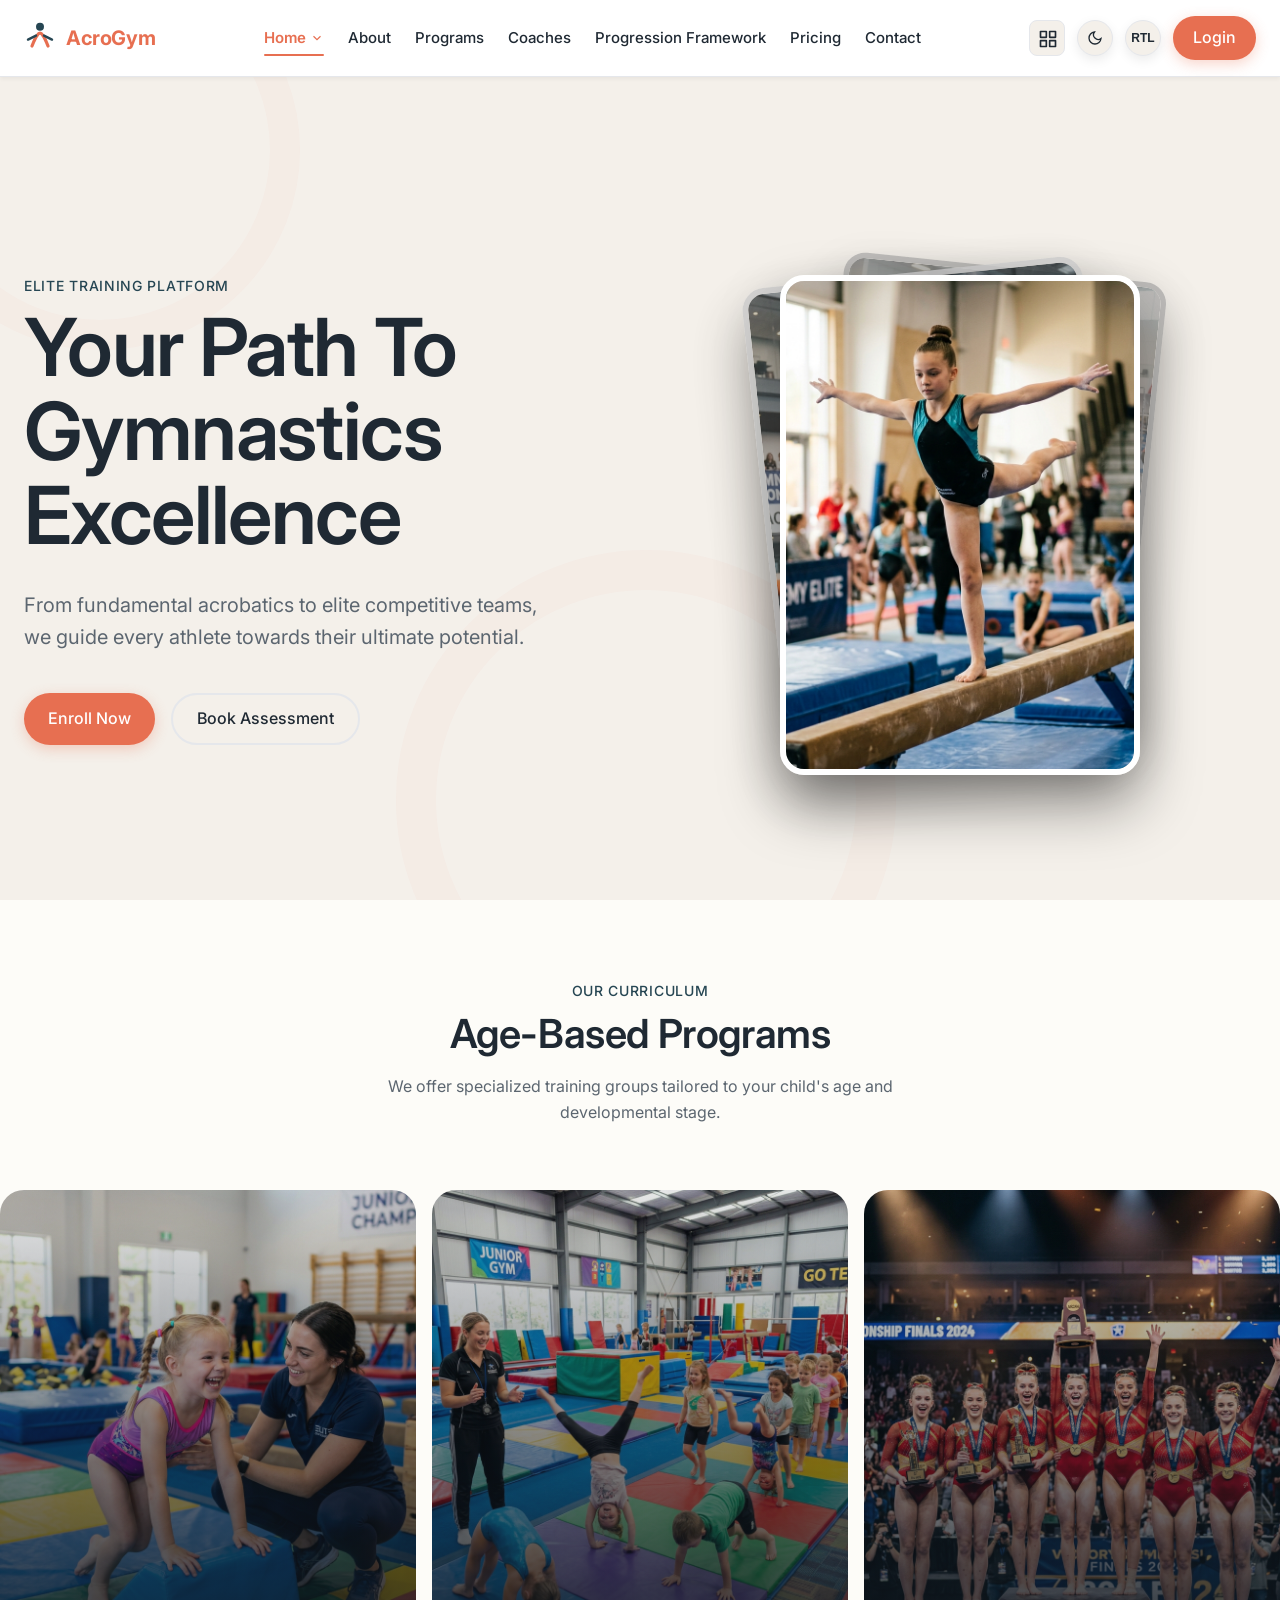
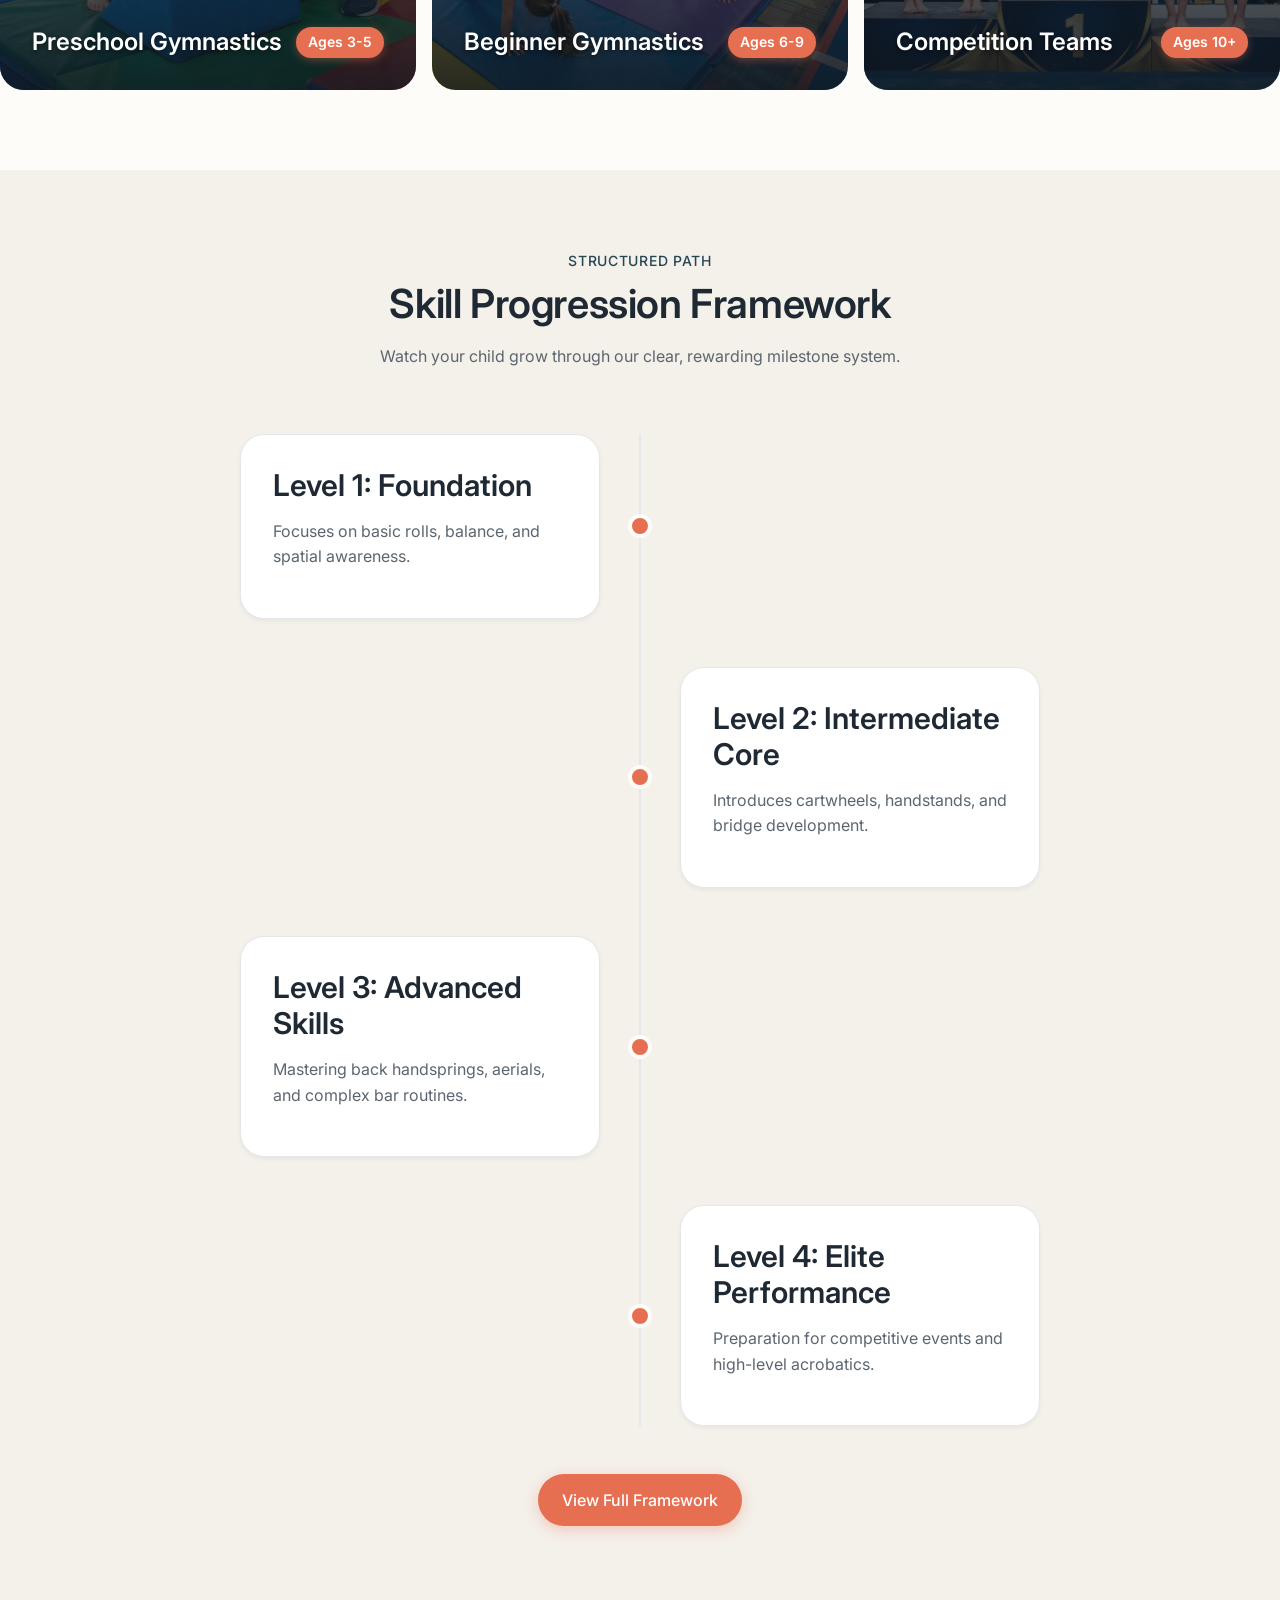
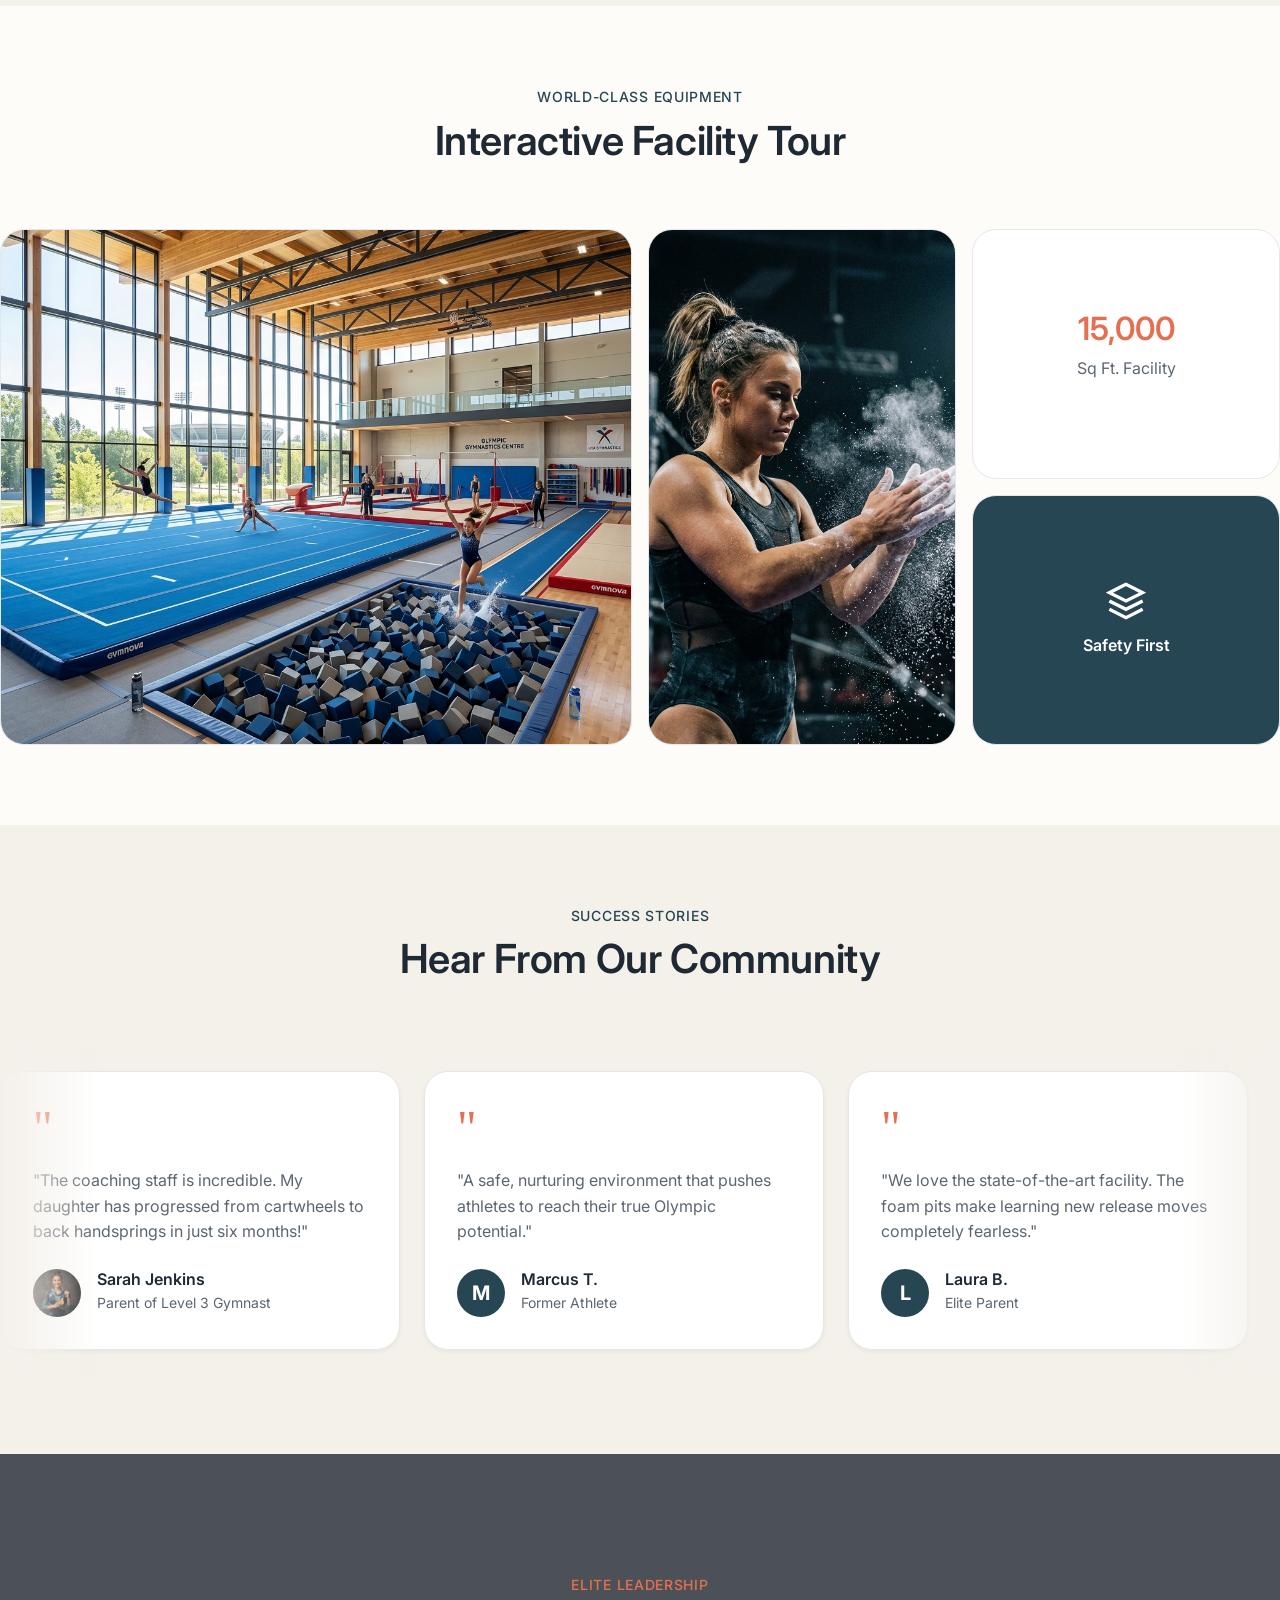
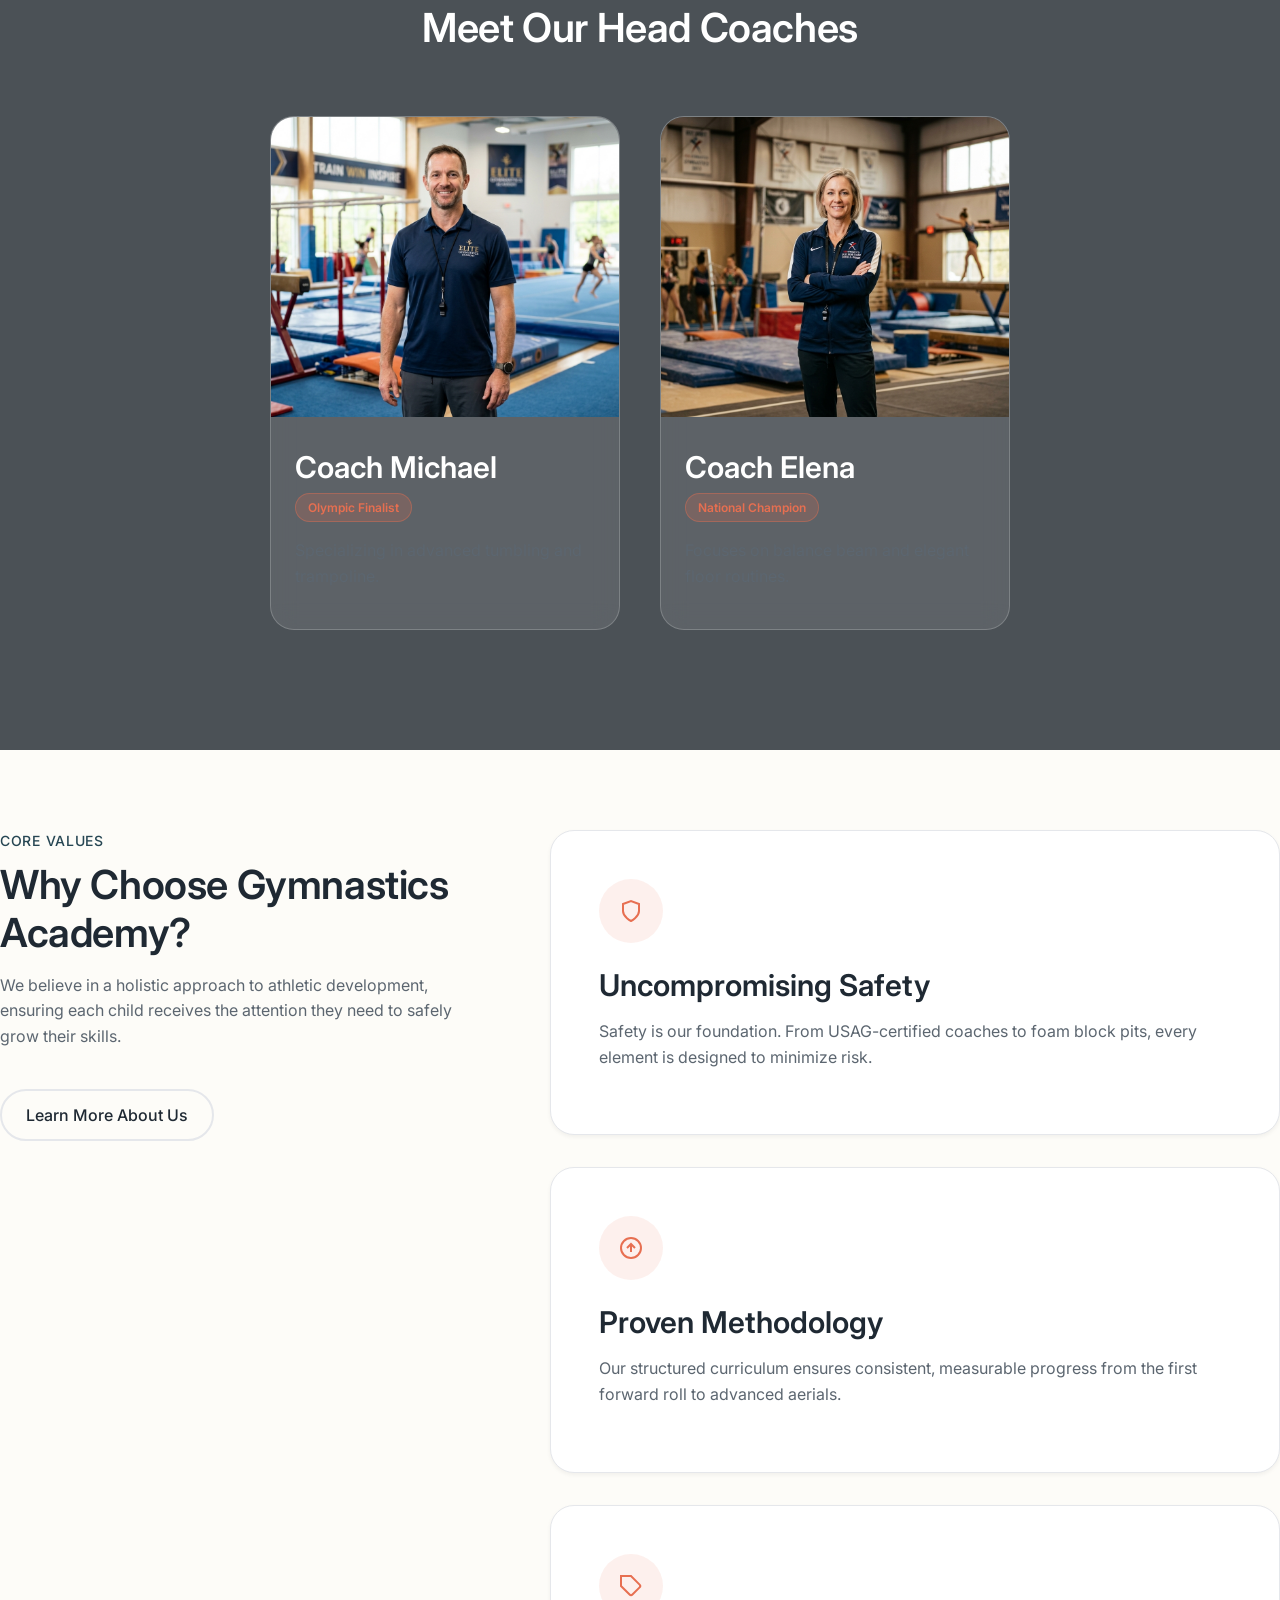
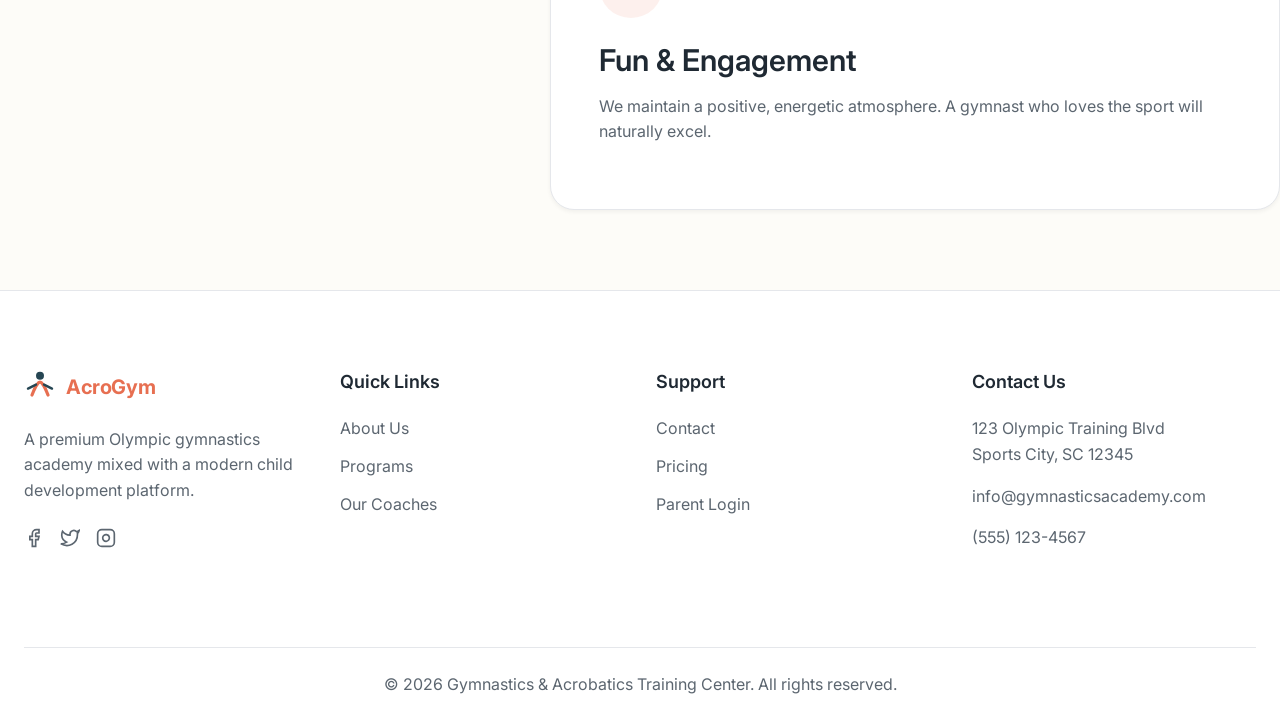
==== index.html @ 995d8a8e "Finalize gymnastics portal responsive design and alignment" ====
<!DOCTYPE html>
<html lang="en" dir="ltr">
<head>
    <meta charset="UTF-8">
    <meta name="viewport" content="width=device-width, initial-width=1.0">
    <title>Gymnastics & Acrobatics Training Center</title>
    <link rel="icon" type="image/svg+xml" href="assets/images/favicon.svg">
    <link rel="stylesheet" href="assets/css/style.css">
    <link rel="stylesheet" href="assets/css/dark-mode.css">
    <link rel="stylesheet" href="assets/css/rtl.css">
    <link rel="stylesheet" href="assets/css/home.css">
</head>
<body>

    <!-- Navbar -->
    <nav class="navbar">
        <div class="container navbar-container">
        <div class="nav-brand">
            <svg class="brand-icon" width="32" height="32" viewBox="0 0 40 40" fill="none" xmlns="http://www.w3.org/2000/svg" style="margin-right: 10px;">
    <path d="M10 30C10 30 16 14 20 14C24 14 30 30 30 30" stroke="var(--primary-accent)" stroke-width="4" stroke-linecap="round" stroke-linejoin="round"/>
    <circle cx="20" cy="6" r="5" fill="var(--secondary-accent)"/>
    <path d="M5 22L15 17M35 22L25 17" stroke="currentColor" stroke-width="3" stroke-linecap="round"/>
</svg><span style="display: inline-flex; align-items: center; letter-spacing: -0.02em; font-weight: 700;">Acro<span style="color: var(--primary-accent);">Gym</span></span>
        </div>
        
        <div class="nav-links" style="display: none;">
            <div class="dropdown">
                <a href="#" class="nav-link dropdown-toggle active">Home <svg width="14" height="14" viewBox="0 0 24 24" fill="none" stroke="currentColor" stroke-width="2"><polyline points="6 9 12 15 18 9"></polyline></svg></a>
                <div class="dropdown-menu">
                    <a href="index.html" class="dropdown-item active">Home 1</a>
                    <a href="home-2.html" class="dropdown-item">Home 2</a>
                </div>
            </div>
            <a href="about.html" class="nav-link">About</a>
            <a href="programs.html" class="nav-link">Programs</a>
            <a href="coaches.html" class="nav-link">Coaches</a>
            <a href="progression-framework.html" class="nav-link">Progression Framework</a>
            <a href="pricing.html" class="nav-link">Pricing</a>
            <a href="contact.html" class="nav-link">Contact</a>
        </div>
        
        <div class="nav-actions">
            <a href="dashboard.html" class="nav-link dashboard-icon-link" aria-label="Dashboard" style="display: none; padding: 8px; border-radius: 8px; display: inline-flex; align-items: center; justify-content: center; height: 36px; width: 36px;">
                <svg width="20" height="20" viewBox="0 0 24 24" fill="none" stroke="currentColor" stroke-width="2" stroke-linecap="round" stroke-linejoin="round">
                    <rect x="3" y="3" width="7" height="7"></rect>
                    <rect x="14" y="3" width="7" height="7"></rect>
                    <rect x="14" y="14" width="7" height="7"></rect>
                    <rect x="3" y="14" width="7" height="7"></rect>
                </svg>
            </a>
            <button class="control-btn" id="theme-toggle" aria-label="Toggle Dark Mode" style="width: 36px; height: 36px;">
                <svg width="16" height="16" viewBox="0 0 24 24" fill="none" stroke="currentColor" stroke-width="2"><path d="M21 12.79A9 9 0 1 1 11.21 3 7 7 0 0 0 21 12.79z"></path></svg>
            </button>
            <button class="control-btn" id="rtl-toggle" aria-label="Toggle RTL" style="width: 36px; height: 36px; font-size: 12px; font-weight: 600;">RTL</button>
            <a href="login.html" class="btn btn-primary" style="height: 44px; padding: 0 20px;">Login</a>
            
            <button class="control-btn mobile-menu-btn" style="display: none; width: 36px; height: 36px;">
                <svg width="20" height="20" viewBox="0 0 24 24" fill="none" stroke="currentColor" stroke-width="2"><line x1="3" y1="12" x2="21" y2="12"></line><line x1="3" y1="6" x2="21" y2="6"></line><line x1="3" y1="18" x2="21" y2="18"></line></svg>
            </button>
        </div>
        </div>
    </nav>

    <style>
        @media (min-width: 1025px) {
            .nav-links { display: flex !important; }
            .mobile-menu-btn { display: none !important; }
            .nav-actions .nav-link { display: block !important; }
        }
        @media (max-width: 1024px) {
            .nav-links { display: none; }
            .mobile-menu-btn { display: flex !important; }
        }
    </style>

    <!-- Hero Section -->
    <header class="hero hero-excellence">
        <!-- Ambient Animated Background Elements -->
        <div class="hero-bg-elements">
            <div class="bg-gym-ring r-left"></div>
            <div class="bg-gym-ring r-right"></div>
            <div class="chalk-particle p1"></div>
            <div class="chalk-particle p2"></div>
            <div class="chalk-particle p3"></div>
            <div class="chalk-particle p4"></div>
            <div class="chalk-particle p5"></div>
            <svg class="hero-ribbon r1" viewBox="0 0 100 100" preserveAspectRatio="none">
                <path d="M-10,50 Q20,100 50,50 T110,50" fill="none" stroke="var(--primary-accent)" stroke-width="0.5" />
            </svg>
            <svg class="hero-ribbon r2" viewBox="0 0 100 100" preserveAspectRatio="none">
                <path d="M-10,80 Q30,10 60,80 T110,20" fill="none" stroke="var(--primary-accent)" stroke-width="0.3" />
            </svg>
        </div>
        
        <div class="container" style="position: relative; width: 100%; height: 100%; display: flex; align-items: center; z-index: 2;">
            <div class="hero-content">
                <span class="subheading">Elite Training Platform</span>
                <h1>Your Path To Gymnastics Excellence</h1>
                <p>From fundamental acrobatics to elite competitive teams,<br>we guide every athlete towards their ultimate potential.</p>
                <style>
                    @media (max-width: 1024px) and (min-width: 601px) {
                        .hero-actions {
                            flex-direction: row !important;
                            justify-content: center;
                        }
                    }
                </style>
                <div class="flex gap-4 hero-actions">
                    <a href="register.html" class="btn btn-primary">Enroll Now</a>
                    <a href="contact.html" class="btn btn-outline">Book Assessment</a>
                </div>
            </div>
            <div class="hero-image-wrapper" style="display: flex; justify-content: center; align-items: center; min-height: 500px;">
                <div class="hero-card-stack">
                    <div class="stack-card c3">
                        <img src="assets/images/competition_team_1781703638660.png" alt="Elite Team">
                        <div class="stack-card-overlay"><span>Elite</span></div>
                    </div>
                    <div class="stack-card c2">
                        <img src="assets/images/acrobatics_tumbling_1781703603597.png" alt="Acrobatics">
                        <div class="stack-card-overlay"><span>Acrobatics</span></div>
                    </div>
                    <div class="stack-card c1">
                        <img src="assets/images/hero_gymnastics_beam_1781703585231.png" alt="Foundation">
                        <div class="stack-card-overlay"><span>Foundation</span></div>
                    </div>
                </div>
            </div>
        </div>
    </header>

    <!-- Age-Based Programs -->
    <section class="section container">
        <div class="section-title">
            <span class="subheading">Our Curriculum</span>
            <h2>Age-Based Programs</h2>
            <p>We offer specialized training groups tailored to your child's age and developmental stage.</p>
        </div>
        
        <div class="premium-curriculum-layout">
            <div class="curriculum-pane" style="background-image: url('assets/images/preschool_gymnastics_1781703621250.png');">
                <div class="curriculum-pane-overlay"></div>
                <div class="curriculum-pane-content">
                    <div class="curriculum-pane-header">
                        <h3>Preschool Gymnastics</h3>
                        <span class="age-badge">Ages 3-5</span>
                    </div>
                    <div class="curriculum-pane-details">
                        <p>Introduction to movement, coordination, and fun basic skills.</p>
                        <a href="programs.html" class="btn btn-primary" style="margin-top: 16px;">Explore Program</a>
                    </div>
                </div>
            </div>
            <div class="curriculum-pane" style="background-image: url('assets/images/beginner_gymnastics_kids.png');">
                <div class="curriculum-pane-overlay"></div>
                <div class="curriculum-pane-content">
                    <div class="curriculum-pane-header">
                        <h3>Beginner Gymnastics</h3>
                        <span class="age-badge">Ages 6-9</span>
                    </div>
                    <div class="curriculum-pane-details">
                        <p>Building foundation, discipline, and core gymnastics skills.</p>
                        <a href="programs.html" class="btn btn-primary" style="margin-top: 16px;">Explore Program</a>
                    </div>
                </div>
            </div>
            <div class="curriculum-pane" style="background-image: url('assets/images/competition_team_stage.png');">
                <div class="curriculum-pane-overlay"></div>
                <div class="curriculum-pane-content">
                    <div class="curriculum-pane-header">
                        <h3>Competition Teams</h3>
                        <span class="age-badge">Ages 10+</span>
                    </div>
                    <div class="curriculum-pane-details">
                        <p>Elite training for competitive gymnastics and performance.</p>
                        <a href="programs.html" class="btn btn-primary" style="margin-top: 16px;">Explore Program</a>
                    </div>
                </div>
            </div>
        </div>
    </section>

    <!-- Skill Progression Framework -->
    <section class="section" style="background-color: var(--secondary-bg);">
        <div class="container">
            <div class="section-title">
                <span class="subheading">Structured Path</span>
                <h2>Skill Progression Framework</h2>
                <p>Watch your child grow through our clear, rewarding milestone system.</p>
            </div>
            
            <div class="timeline">
                <div class="timeline-item">
                    <div class="timeline-dot"></div>
                    <div class="timeline-content">
                        <h3>Level 1: Foundation</h3>
                        <p>Focuses on basic rolls, balance, and spatial awareness.</p>
                    </div>
                </div>
                <div class="timeline-item">
                    <div class="timeline-dot"></div>
                    <div class="timeline-content">
                        <h3>Level 2: Intermediate Core</h3>
                        <p>Introduces cartwheels, handstands, and bridge development.</p>
                    </div>
                </div>
                <div class="timeline-item">
                    <div class="timeline-dot"></div>
                    <div class="timeline-content">
                        <h3>Level 3: Advanced Skills</h3>
                        <p>Mastering back handsprings, aerials, and complex bar routines.</p>
                    </div>
                </div>
                <div class="timeline-item">
                    <div class="timeline-dot"></div>
                    <div class="timeline-content">
                        <h3>Level 4: Elite Performance</h3>
                        <p>Preparation for competitive events and high-level acrobatics.</p>
                    </div>
                </div>
            </div>
            
            <div style="text-align: center; margin-top: 48px;">
                <a href="progression-framework.html" class="btn btn-primary">View Full Framework</a>
            </div>
        </div>
    </section>

    

    <!-- 1. Facility Bento Grid -->
    <section class="section container">
        <div class="section-title">
            <span class="subheading">World-Class Equipment</span>
            <h2>Interactive Facility Tour</h2>
        </div>
        <div class="bento-grid">
            <div class="bento-item bento-large">
                <img src="assets/images/facility_spring_floor.png" alt="Spring Floor" class="bento-img">
                <div class="bento-content">
                    <h3>Olympic Spring Floor</h3>
                    <p>Train safely on our premium resilient surfaces.</p>
                </div>
            </div>
            <div class="bento-item bento-tall">
                <img src="assets/images/gymnastics_chalk_hands.png" alt="Chalk Hands" class="bento-img">
                <div class="bento-content">
                    <h3>Professional Grip</h3>
                    <p>High-grade chalk stations everywhere.</p>
                </div>
            </div>
            <div class="bento-item bento-small">
                <div class="bento-content-center">
                    <h3 style="font-size: 32px; color: var(--primary-accent); margin-bottom: 8px;">15,000</h3>
                    <p>Sq Ft. Facility</p>
                </div>
            </div>
            <div class="bento-item bento-small" style="background: var(--secondary-accent); color: white;">
                <div class="bento-content-center">
                    <svg width="40" height="40" viewBox="0 0 24 24" fill="none" stroke="currentColor" stroke-width="2" style="margin-bottom: 12px;"><path d="M12 2L2 7l10 5 10-5-10-5zM2 17l10 5 10-5M2 12l10 5 10-5"/></svg>
                    <p style="color: white; margin: 0; font-weight: 600;">Safety First</p>
                </div>
            </div>
        </div>
    </section>

    <!-- 2. Infinite Marquee -->
    <section class="section" style="background-color: var(--secondary-bg); overflow: hidden;">
        <div class="section-title">
            <span class="subheading">Success Stories</span>
            <h2>Hear From Our Community</h2>
        </div>
        <div class="marquee-container">
            <div class="marquee-track">
                <!-- Testimonial 1 -->
                <div class="testimonial-card">
                    <div class="quote-icon">"</div>
                    <p>"The coaching staff is incredible. My daughter has progressed from cartwheels to back handsprings in just six months!"</p>
                    <div class="testimonial-author">
                        <img src="assets/images/gymnast_gold_medal.png" alt="Avatar">
                        <div>
                            <h4>Sarah Jenkins</h4>
                            <span>Parent of Level 3 Gymnast</span>
                        </div>
                    </div>
                </div>
                <!-- Testimonial 2 -->
                <div class="testimonial-card">
                    <div class="quote-icon">"</div>
                    <p>"A safe, nurturing environment that pushes athletes to reach their true Olympic potential."</p>
                    <div class="testimonial-author">
                        <div class="author-avatar-placeholder">M</div>
                        <div>
                            <h4>Marcus T.</h4>
                            <span>Former Athlete</span>
                        </div>
                    </div>
                </div>
                <!-- Testimonial 3 -->
                <div class="testimonial-card">
                    <div class="quote-icon">"</div>
                    <p>"We love the state-of-the-art facility. The foam pits make learning new release moves completely fearless."</p>
                    <div class="testimonial-author">
                        <div class="author-avatar-placeholder">L</div>
                        <div>
                            <h4>Laura B.</h4>
                            <span>Elite Parent</span>
                        </div>
                    </div>
                </div>
                <!-- Duplicate for Infinite Loop -->
                <div class="testimonial-card">
                    <div class="quote-icon">"</div>
                    <p>"The coaching staff is incredible. My daughter has progressed from cartwheels to back handsprings in just six months!"</p>
                    <div class="testimonial-author">
                        <img src="assets/images/gymnast_gold_medal.png" alt="Avatar">
                        <div>
                            <h4>Sarah Jenkins</h4>
                            <span>Parent of Level 3 Gymnast</span>
                        </div>
                    </div>
                </div>
                <div class="testimonial-card">
                    <div class="quote-icon">"</div>
                    <p>"A safe, nurturing environment that pushes athletes to reach their true Olympic potential."</p>
                    <div class="testimonial-author">
                        <div class="author-avatar-placeholder">M</div>
                        <div>
                            <h4>Marcus T.</h4>
                            <span>Former Athlete</span>
                        </div>
                    </div>
                </div>
                <div class="testimonial-card">
                    <div class="quote-icon">"</div>
                    <p>"We love the state-of-the-art facility. The foam pits make learning new release moves completely fearless."</p>
                    <div class="testimonial-author">
                        <div class="author-avatar-placeholder">L</div>
                        <div>
                            <h4>Laura B.</h4>
                            <span>Elite Parent</span>
                        </div>
                    </div>
                </div>
            </div>
        </div>
    </section>

    <!-- 3. Head Coaches -->
    <section class="section glass-section" style="background-image: url('assets/images/facility_spring_floor.png');">
        <div class="glass-overlay"></div>
        <div class="container" style="position: relative; z-index: 2;">
            <div class="section-title" style="color: white;">
                <span class="subheading" style="color: var(--primary-accent);">Elite Leadership</span>
                <h2 style="color: white;">Meet Our Head Coaches</h2>
            </div>
            
            <div class="glass-cards-container">
                <div class="glass-card float-up">
                    <img src="assets/images/coach_michael_head.png" alt="Coach Michael" class="glass-card-img">
                    <div class="glass-card-info">
                        <h3>Coach Michael</h3>
                        <span class="glass-badge">Olympic Finalist</span>
                        <p>Specializing in advanced tumbling and trampoline.</p>
                    </div>
                </div>
                <div class="glass-card float-down">
                    <img src="assets/images/coach_portrait_elite.png" alt="Coach Elena" class="glass-card-img" style="object-position: top;">
                    <div class="glass-card-info">
                        <h3>Coach Elena</h3>
                        <span class="glass-badge">National Champion</span>
                        <p>Focuses on balance beam and elegant floor routines.</p>
                    </div>
                </div>
            </div>
        </div>
    </section>

    <!-- 4. Why Choose Us Sticky Scroll -->
    <section class="section container">
        <div class="sticky-layout">
            <div class="sticky-sidebar">
                <span class="subheading">Core Values</span>
                <h2 style="word-break: break-word; overflow-wrap: break-word;">Why Choose Gymnastics Academy?</h2>
                <p>We believe in a holistic approach to athletic development, ensuring each child receives the attention they need to safely grow their skills.</p>
                <a href="about.html" class="btn btn-outline" style="margin-top: 24px;">Learn More About Us</a>
            </div>
            <div class="sticky-content">
                <div class="sticky-card">
                    <div class="sticky-icon"><svg width="24" height="24" viewBox="0 0 24 24" fill="none" stroke="currentColor" stroke-width="2"><path d="M12 22s8-4 8-10V5l-8-3-8 3v7c0 6 8 10 8 10z"/></svg></div>
                    <h3>Uncompromising Safety</h3>
                    <p>Safety is our foundation. From USAG-certified coaches to foam block pits, every element is designed to minimize risk.</p>
                </div>
                <div class="sticky-card">
                    <div class="sticky-icon"><svg width="24" height="24" viewBox="0 0 24 24" fill="none" stroke="currentColor" stroke-width="2"><circle cx="12" cy="12" r="10"/><path d="M16 12l-4-4-4 4M12 8v8"/></svg></div>
                    <h3>Proven Methodology</h3>
                    <p>Our structured curriculum ensures consistent, measurable progress from the first forward roll to advanced aerials.</p>
                </div>
                <div class="sticky-card">
                    <div class="sticky-icon"><svg width="24" height="24" viewBox="0 0 24 24" fill="none" stroke="currentColor" stroke-width="2"><path d="M20.59 13.41l-7.17 7.17a2 2 0 0 1-2.83 0L2 12V2h10l8.59 8.59a2 2 0 0 1 0 2.82z"/><line x1="7" y1="7" x2="7.01" y2="7"/></svg></div>
                    <h3>Fun & Engagement</h3>
                    <p>We maintain a positive, energetic atmosphere. A gymnast who loves the sport will naturally excel.</p>
                </div>
            </div>
        </div>
    </section>

<footer style="background: var(--card-bg); padding: 80px 0 0 0; border-top: 1px solid var(--border-color);">
        <div class="container">
            <div class="grid grid-cols-4 gap-8">
                <div>
                    <div class="nav-brand" style="margin-bottom: 24px;">
                        <svg class="brand-icon" width="32" height="32" viewBox="0 0 40 40" fill="none" xmlns="http://www.w3.org/2000/svg" style="margin-right: 10px;">
    <path d="M10 30C10 30 16 14 20 14C24 14 30 30 30 30" stroke="var(--primary-accent)" stroke-width="4" stroke-linecap="round" stroke-linejoin="round"/>
    <circle cx="20" cy="6" r="5" fill="var(--secondary-accent)"/>
    <path d="M5 22L15 17M35 22L25 17" stroke="currentColor" stroke-width="3" stroke-linecap="round"/>
</svg><span style="display: inline-flex; align-items: center; letter-spacing: -0.02em; font-weight: 700;">Acro<span style="color: var(--primary-accent);">Gym</span></span>
                    </div>
                    <p>A premium Olympic gymnastics academy mixed with a modern child development platform.</p>
                    <div class="social-icons" style="display: flex; gap: 16px; margin-top: 24px;">
                        <a href="#" class="social-icon" aria-label="Facebook"><svg width="20" height="20" viewBox="0 0 24 24" fill="none" stroke="currentColor" stroke-width="2"><path d="M18 2h-3a5 5 0 0 0-5 5v3H7v4h3v8h4v-8h3l1-4h-4V7a1 1 0 0 1 1-1h3z"></path></svg></a>
                        <a href="#" class="social-icon" aria-label="Twitter"><svg width="20" height="20" viewBox="0 0 24 24" fill="none" stroke="currentColor" stroke-width="2"><path d="M23 3a10.9 10.9 0 0 1-3.14 1.53 4.48 4.48 0 0 0-7.86 3v1A10.66 10.66 0 0 1 3 4s-4 9 5 13a11.64 11.64 0 0 1-7 2c9 5 20 0 20-11.5a4.5 4.5 0 0 0-.08-.83A7.72 7.72 0 0 0 23 3z"></path></svg></a>
                        <a href="#" class="social-icon" aria-label="Instagram"><svg width="20" height="20" viewBox="0 0 24 24" fill="none" stroke="currentColor" stroke-width="2"><rect x="2" y="2" width="20" height="20" rx="5" ry="5"></rect><path d="M16 11.37A4 4 0 1 1 12.63 8 4 4 0 0 1 16 11.37z"></path><line x1="17.5" y1="6.5" x2="17.51" y2="6.5"></line></svg></a>
                    </div>
                </div>
                <div>
                    <h3 style="font-size: 18px; margin-bottom: 24px;">Quick Links</h3>
                    <div style="display: flex; flex-direction: column; gap: 12px;">
                        <a href="about.html" style="color: var(--text-secondary);">About Us</a>
                        <a href="programs.html" style="color: var(--text-secondary);">Programs</a>
                        <a href="coaches.html" style="color: var(--text-secondary);">Our Coaches</a>
                    </div>
                </div>
                <div>
                    <h3 style="font-size: 18px; margin-bottom: 24px;">Support</h3>
                    <div style="display: flex; flex-direction: column; gap: 12px;">
                        <a href="contact.html" style="color: var(--text-secondary);">Contact</a>
                        <a href="pricing.html" style="color: var(--text-secondary);">Pricing</a>
                        <a href="login.html" style="color: var(--text-secondary);">Parent Login</a>
                    </div>
                </div>
                <div>
                    <h3 style="font-size: 18px; margin-bottom: 24px;">Contact Us</h3>
                    <p>123 Olympic Training Blvd<br>Sports City, SC 12345</p>
                    <p>info@gymnasticsacademy.com</p>
                    <p>(555) 123-4567</p>
                </div>
            </div>
            <div style="text-align: center; margin-top: 80px; padding: 24px 0; border-top: 1px solid var(--border-color); color: var(--text-secondary);">
                &copy; 2026 Gymnastics & Acrobatics Training Center. All rights reserved.
            </div>
        </div>
    </footer>

    <script src="assets/js/main.js"></script>

    <button id="back-to-top" aria-label="Back to top" class="back-to-top">
        <svg width="24" height="24" viewBox="0 0 24 24" fill="none" stroke="currentColor" stroke-width="2"><polyline points="18 15 12 9 6 15"></polyline></svg>
    </button>

</body>
</html>
---- assets/css/style.css ----
@import url('https://fonts.googleapis.com/css2?family=Inter:wght@400;500;600&display=swap');

:root {
    --primary-bg: #FDFCF8;
    --secondary-bg: #F4F0EA;
    --card-bg: #FFFFFF;
    --primary-accent: #E76F51;
    --secondary-accent: #264653;
    --third-accent: #2A9D8F;
    --highlight: #E9C46A;
    --text-primary: #1F2933;
    --text-secondary: #5C6670;
    --border-color: #E5E7EB;
    
    --font-family: 'Inter', sans-serif;
    --transition-fast: 0.2s ease;
    --transition-normal: 0.3s ease;
    --transition-slow: 0.5s ease;
    
    --border-radius: 12px;
    --border-radius-lg: 24px;
    --border-radius-full: 9999px;
    
    --shadow-sm: 0 2px 4px rgba(0, 0, 0, 0.05);
    --shadow-md: 0 4px 12px rgba(0, 0, 0, 0.08);
    --shadow-lg: 0 12px 32px rgba(38, 70, 83, 0.12);
}

/* Reset */
* {
    margin: 0;
    padding: 0;
    box-sizing: border-box;
}

*, *::before, *::after {
    box-sizing: border-box;
}

body {
    font-family: var(--font-family);
    background-color: var(--primary-bg);
    color: var(--text-primary);
    overflow-x: hidden;
    line-height: 1.6;
    font-weight: 400;
}

/* Typography Hierarchy */
h1, h2, h3, h4, h5, h6 {
    font-weight: 600;
    line-height: 1.2;
    color: var(--text-primary);
    margin-bottom: 1rem;
}

h1 {
    font-size: 60px;
    letter-spacing: -0.02em;
}

h2 {
    font-size: 40px;
    letter-spacing: -0.01em;
}

h3 {
    font-size: 30px;
}

p {
    font-weight: 400;
    color: var(--text-secondary);
    margin-bottom: 1rem;
}

.subheading {
    font-weight: 500;
    color: var(--secondary-accent);
    text-transform: uppercase;
    letter-spacing: 0.05em;
    font-size: 14px;
    margin-bottom: 0.5rem;
    display: block;
}

a {
    text-decoration: none;
    color: var(--primary-accent);
    transition: color var(--transition-fast);
}

/* Responsive Typography */
@media (max-width: 1024px) {
    .container {
        padding-left: 24px !important;
        padding-right: 24px !important;
        width: 100%;
    }
    .section-title, .hero-content, .page-header, .about-content, .text-content, .contact-info, .pricing-header, .card, .bento-content, .stat-item, .sticky-sidebar, .glass-card, .glass-card-info, .curriculum-pane-header, .step-item, .glass-testimonial {
        text-align: center !important;
        align-items: center !important;
    }
    .section-title p, .hero-content p, .page-header p, .about-content p, .text-content p, .contact-info p, .pricing-header p, .subheading {
        margin-left: auto !important;
        margin-right: auto !important;
        text-align: center !important;
    }
    h1, h2, h3 {
        text-align: center !important;
    }
    p {
        text-align: center;
    }
    .btn-group {
        justify-content: center !important;
        width: 100%;
    }
    footer h3, footer p, footer .social-icons, footer .nav-brand {
        text-align: left !important;
        justify-content: flex-start !important;
        align-items: flex-start !important;
    }
    .grid-cols-3 {
        display: flex;
        flex-wrap: wrap;
        justify-content: center;
    }
    .grid-cols-3 > * {
        flex: 1 1 calc(50% - 32px);
        max-width: calc(50% - 16px);
        min-width: 280px;
    }
    h1 { font-size: 48px; }
    h2 { font-size: 36px; }
    h3 { font-size: 26px; }
    .center-mobile { text-align: center; }
    .hero-actions { flex-direction: column !important; width: 100% !important; gap: 16px !important; }
    .hero-actions .btn { width: 100% !important; margin: 0 !important; }
    .step-item { justify-content: center !important; flex-direction: column !important; }
    .dashboard-text-wrapper { text-align: center !important; }
    .dashboard-text-wrapper ul { align-items: center !important; }
}

@media (max-width: 768px) {
    h1 { font-size: 38px; }
    h2 { font-size: 30px; }
    h3 { font-size: 22px; }
    

}

/* Layout Utilities */
.container {
    max-width: 1280px;
    margin: 0 auto;
    padding: 0 24px;
    width: 100%;
}

.section {
    padding: 80px 0;
}

.flex { display: flex; }
.flex-col { display: flex; flex-direction: column; }
.items-center { align-items: center; }
.justify-center { justify-content: center; }
.justify-between { justify-content: space-between; }
.gap-4 { gap: 1rem; }
.gap-6 { gap: 1.5rem; }
.gap-8 { gap: 2rem; }

.grid { display: grid; }
.grid-cols-2 { grid-template-columns: repeat(2, 1fr); }
.grid-cols-3 { grid-template-columns: repeat(3, 1fr); }
.grid-cols-4 { grid-template-columns: repeat(4, 1fr); }

@media (max-width: 768px) {
    .container {
        padding-left: 20px !important;
        padding-right: 20px !important;
        width: 100%;
    }
    .grid-cols-2, .grid-cols-3, .grid-cols-4 {
        grid-template-columns: 1fr;
    }
    .flex-md-col {
        flex-direction: column;
    }
    .card {
        padding: 20px;
    }
    
    /* Schedule Calendar Mobile Optimizations */
    #schedule .card > div[style*="flex-direction: column"] > div > div:first-child {
        width: 72px !important;
        padding: 12px 8px !important;
    }
    #schedule .card > div[style*="flex-direction: column"] > div > div:first-child span:first-child {
        font-size: 18px !important;
    }
    #schedule .card > div[style*="flex-direction: column"] > div > div:first-child span:last-child {
        font-size: 12px !important;
    }
    #schedule .card > div[style*="flex-direction: column"] > div > div:last-child {
        padding: 12px !important;
    }
    #schedule .card > div[style*="flex-direction: column"] > div > div:last-child h4 {
        font-size: 15px !important;
    }
    #schedule .card > div[style*="flex-direction: column"] > div > div:last-child p {
        font-size: 12px !important;
    }
}

/* Button System */
.btn {
    display: inline-flex;
    align-items: center;
    justify-content: center;
    padding: 0 24px;
    height: 52px;
    border-radius: var(--border-radius-full);
    font-weight: 500;
    font-size: 16px;
    cursor: pointer;
    transition: all var(--transition-normal);
    border: none;
    outline: none;
}

.btn-primary {
    background-color: var(--primary-accent);
    color: #FFFFFF;
    box-shadow: 0 4px 14px rgba(231, 111, 81, 0.3);
}

.btn-primary:hover {
    background-color: #D65A3D;
    transform: translateY(-2px);
    box-shadow: 0 6px 20px rgba(231, 111, 81, 0.4);
    color: #FFFFFF;
}

.btn-secondary {
    background-color: var(--secondary-accent);
    color: #FFFFFF;
}

.btn-secondary:hover {
    background-color: #1A323D;
    transform: translateY(-2px);
    color: #FFFFFF;
}

.btn-outline {
    background-color: transparent;
    border: 2px solid var(--border-color);
    color: var(--text-primary);
}

.btn-outline:hover {
    border-color: var(--primary-accent);
    color: var(--primary-accent);
}

.btn-block {
    width: 100%;
}

/* Forms */
.form-group {
    margin-bottom: 1.5rem;
    display: flex;
    flex-direction: column;
}

.form-label {
    font-weight: 500;
    margin-bottom: 0.5rem;
    color: var(--text-primary);
    font-size: 14px;
}

.form-control {
    width: 100%;
    height: 52px;
    padding: 0 16px;
    border: 1px solid var(--border-color);
    border-radius: var(--border-radius);
    background-color: var(--card-bg);
    color: var(--text-primary);
    font-family: var(--font-family);
    font-size: 16px;
    transition: border-color var(--transition-fast), box-shadow var(--transition-fast);
}

.form-control:focus {
    outline: none;
    border-color: var(--primary-accent);
    box-shadow: 0 0 0 4px rgba(231, 111, 81, 0.1);
}

.form-control::placeholder {
    color: #A0AEC0;
}

/* Cards */
.card {
    background-color: var(--card-bg);
    border-radius: var(--border-radius-lg);
    padding: 32px;
    box-shadow: var(--shadow-sm);
    border: 1px solid var(--border-color);
    transition: transform var(--transition-normal), box-shadow var(--transition-normal);
    height: 100%;
    display: flex;
    flex-direction: column;
}

.card:hover {
    transform: translateY(-8px);
    box-shadow: var(--shadow-lg);
}

.card-img-top {
    width: 100%;
    height: 240px;
    object-fit: cover;
    border-radius: calc(var(--border-radius-lg) - 8px) calc(var(--border-radius-lg) - 8px) 0 0;
    margin: -32px -32px 24px -32px;
    width: calc(100% + 64px);
}

/* Auth Pages Specific */
.auth-wrapper {
    min-height: 100vh;
    display: flex;
    align-items: center;
    justify-content: center;
    padding: 24px;
    background-color: var(--secondary-bg);
    position: relative;
}

.auth-card {
    width: 100%;
    max-width: 500px;
    background: var(--card-bg);
    border-radius: var(--border-radius-lg);
    padding: 48px;
    box-shadow: var(--shadow-lg);
    position: relative;
    z-index: 10;
}

.auth-logo {
    text-align: center;
    margin-bottom: 32px;
}

.auth-logo h2 {
    font-size: 24px;
    margin-bottom: 0;
    color: var(--secondary-accent);
}

.auth-logo span {
    color: var(--primary-accent);
}

.social-login {
    display: flex;
    flex-direction: column;
    gap: 12px;
    margin-bottom: 24px;
}

.btn-social {
    background-color: transparent;
    border: 1.5px solid var(--border-color);
    color: var(--text-primary);
    display: flex;
    align-items: center;
    justify-content: center;
    gap: 12px;
    font-weight: 500;
    transition: background-color 0.25s ease, border-color 0.25s ease, color 0.25s ease, transform 0.2s ease, box-shadow 0.25s ease;
}

.btn-social:hover {
    background-color: var(--primary-accent);
    border-color: var(--primary-accent);
    color: white;
    box-shadow: 0 6px 20px rgba(231, 111, 81, 0.35);
    transform: translateY(-2px);
}
.btn-social:hover img {
    filter: brightness(0) invert(1);
}

.btn-social img {
    width: 20px;
    height: 20px;
}

.auth-divider {
    display: flex;
    align-items: center;
    text-align: center;
    color: var(--text-secondary);
    font-size: 14px;
    margin: 24px 0;
}

.auth-divider::before,
.auth-divider::after {
    content: '';
    flex: 1;
    border-bottom: 1px solid var(--border-color);
}

.auth-divider:not(:empty)::before {
    margin-right: .25em;
}

.auth-divider:not(:empty)::after {
    margin-left: .25em;
}

.password-input-wrapper {
    position: relative;
}

.password-toggle {
    position: absolute;
    right: 16px;
    top: 50%;
    transform: translateY(-50%);
    cursor: pointer;
    color: var(--text-secondary);
    background: none;
    border: none;
    padding: 0;
}

.auth-actions {
    display: flex;
    justify-content: space-between;
    align-items: center;
    margin-bottom: 24px;
    font-size: 14px;
}

.checkbox-wrapper {
    display: flex;
    align-items: center;
    gap: 8px;
}

.checkbox-wrapper input[type="checkbox"] {
    width: 16px;
    height: 16px;
    accent-color: var(--primary-accent);
}

.auth-footer {
    text-align: center;
    margin-top: 24px;
    font-size: 14px;
    color: var(--text-secondary);
}

/* Auth page links hover — brand accent color */
.auth-footer a,
.auth-actions a,
.auth-card a {
    color: var(--primary-accent);
    text-decoration: none;
    transition: color 0.2s ease, opacity 0.2s ease;
}

.auth-footer a:hover,
.auth-actions a:hover,
.auth-card a:hover {
    color: var(--secondary-accent);
    text-decoration: underline;
    opacity: 0.9;
}

/* Floating Controls */
.floating-controls {
    position: fixed;
    top: 24px;
    right: 24px;
    display: flex;
    gap: 12px;
    z-index: 100;
}

.control-btn {
    width: 44px;
    height: 44px;
    border-radius: 50%;
    background: var(--card-bg);
    border: 1px solid var(--border-color);
    color: var(--text-primary);
    display: flex;
    align-items: center;
    justify-content: center;
    cursor: pointer;
    box-shadow: var(--shadow-md);
    transition: all var(--transition-fast);
}

.control-btn:hover {
    transform: translateY(-2px);
    box-shadow: var(--shadow-lg);
}

/* Navigation */
.navbar {
    position: fixed;
    top: 0;
    left: 0;
    width: 100%;
    background: var(--card-bg);
    border-bottom: 1px solid var(--border-color);
    padding: 16px 0;
    z-index: 1000;
    box-shadow: var(--shadow-sm);
}

.navbar-container {
    display: flex;
    justify-content: space-between;
    align-items: center;
    width: 100%;
}

.nav-brand {
    font-size: 20px;
    font-weight: 600;
    color: var(--secondary-accent);
    display: flex;
    align-items: center;
}

.nav-brand span {
    color: var(--primary-accent);
}

.nav-links {
    display: flex;
    gap: 24px;
    align-items: center;
}

.nav-link {
    color: var(--text-primary);
    font-weight: 500;
    font-size: 15px;
}

.nav-link:hover {
    color: var(--primary-accent);
}

.nav-link.active {
    color: var(--primary-accent);
    position: relative;
    font-weight: 600;
}

.nav-link.active::after {
    content: '';
    position: absolute;
    bottom: -6px;
    left: 0;
    width: 100%;
    height: 2px;
    background-color: var(--primary-accent);
    border-radius: 2px;
}

.nav-actions {
    display: flex;
    gap: 12px;
    align-items: center;
}

/* --- Mobile Menu Styles & Overrides --- */
@media (min-width: 1025px) {
    .nav-links { display: flex !important; }
    .mobile-menu-btn { display: none !important; }
    .mobile-actions-wrapper { display: none !important; }
}

@media (max-width: 1024px) {
    .nav-links {
        display: none !important;
        position: absolute;
        top: 100%;
        left: 0;
        width: 100%;
        background-color: var(--card-bg);
        flex-direction: column;
        padding: 20px;
        box-shadow: 0 10px 20px rgba(0,0,0,0.1);
        z-index: 1000;
        align-items: flex-start;
        border-top: 1px solid var(--border-color);
    }
    .nav-links.active {
        display: flex !important;
    }
    .mobile-menu-btn {
        display: inline-flex !important;
    }
    .nav-actions > *:not(.mobile-menu-btn) {
        display: none !important;
    }
    .mobile-actions-wrapper {
        display: flex;
        flex-wrap: wrap;
        gap: 12px;
        width: 100%;
        margin-top: 20px;
        padding-top: 20px;
        border-top: 1px solid var(--border-color);
        align-items: center;
    }
}
/* -------------------------------------- */

.dashboard-icon-link,
.control-btn {
    width: 38px;
    height: 38px;
    border-radius: 50%;
    border: 1.5px solid var(--border-color);
    background: var(--secondary-bg);
    color: var(--text-primary);
    display: inline-flex;
    align-items: center;
    justify-content: center;
    cursor: pointer;
    font-size: 13px;
    font-weight: 700;
    transition: background var(--transition-fast), color var(--transition-fast), border-color var(--transition-fast), transform var(--transition-fast), box-shadow var(--transition-fast);
    text-decoration: none;
    padding: 0;
    line-height: 1;
    flex-shrink: 0;
}

.dashboard-icon-link:hover,
.control-btn:hover {
    background: var(--primary-accent);
    color: white;
    border-color: var(--primary-accent);
    transform: translateY(-2px);
    box-shadow: 0 4px 14px rgba(231, 111, 81, 0.35);
}

/* Hero Section */
.hero {
    min-height: 100vh;
    padding-top: 120px;
    display: flex;
    align-items: center;
    position: relative;
    overflow: hidden;
}

.hero-content {
    max-width: 600px;
    position: relative;
    z-index: 10;
}

.hero-image-wrapper {
    position: absolute;
    right: 0;
    top: 0;
    width: 50%;
    height: 100%;
    clip-path: polygon(10% 0, 100% 0, 100% 100%, 0 100%);
}

.hero-image {
    width: 100%;
    height: 100%;
    object-fit: cover;
}

@media (max-width: 1024px) {
    .hero-image-wrapper {
        position: relative;
        width: 100%;
        height: 400px;
        clip-path: none;
        border-radius: var(--border-radius-lg);
        margin-top: 40px;
    }
    .hero {
        flex-direction: column;
        justify-content: center;
        text-align: center;
        padding-top: 140px;
    }
    .hero-content {
        max-width: 100%;
        display: flex;
        flex-direction: column;
        align-items: center;
    }
    .hero-actions {
        justify-content: center;
    }
}

/* Dashboard Layout */
.dashboard-layout {
    display: flex;
    min-height: 100vh;
    background-color: var(--secondary-bg);
}

.dashboard-sidebar {
    width: 280px;
    background: var(--card-bg);
    border-right: 1px solid var(--border-color);
    display: flex;
    flex-direction: column;
    position: fixed;
    top: 0;
    bottom: 0;
    left: 0;
    z-index: 1000;
    transition: transform var(--transition-normal);
}

.dashboard-logo {
    padding: 24px;
    border-bottom: 1px solid var(--border-color);
}

.dashboard-logo h2 {
    font-size: 20px;
    margin-bottom: 0;
    color: var(--secondary-accent);
    display: flex;
    align-items: center;
}

.dashboard-logo span {
    color: var(--primary-accent);
}

.sidebar-nav {
    padding: 24px 16px;
    flex: 1;
    overflow-y: auto;
    display: flex;
    flex-direction: column;
}

.sidebar-nav-link {
    display: flex;
    align-items: center;
    gap: 12px;
    padding: 12px 16px;
    color: var(--text-secondary);
    text-decoration: none;
    border-radius: var(--border-radius);
    margin-bottom: 8px;
    font-weight: 500;
    transition: all var(--transition-fast);
}

.sidebar-nav-link:hover, .sidebar-nav-link.active {
    background: rgba(231, 111, 81, 0.1);
    color: var(--primary-accent);
}

.sidebar-nav-link svg {
    width: 20px;
    height: 20px;
}

.dashboard-main {
    flex: 1;
    margin-left: 280px;
    padding: 112px 48px 32px;
    transition: margin var(--transition-normal);
}

.dashboard-header {
    position: fixed;
    top: 0;
    right: 0;
    width: calc(100% - 280px);
    height: 80px;
    background: var(--card-bg);
    border-bottom: 1px solid var(--border-color);
    z-index: 90;
    padding: 0 48px;
    display: flex;
    justify-content: space-between;
    align-items: center;
    transition: width var(--transition-normal);
}

.dashboard-title h1 {
    font-size: 24px;
    margin-bottom: 2px;
}

.dashboard-title p {
    font-size: 14px;
    margin-bottom: 0;
}

.header-actions {
    display: flex;
    align-items: center;
    gap: 16px;
}

.profile-widget {
    display: flex;
    align-items: center;
    gap: 12px;
    padding: 8px 16px;
    background: var(--card-bg);
    border: 1px solid var(--border-color);
    border-radius: var(--border-radius-full);
    cursor: pointer;
}

.profile-avatar {
    width: 32px;
    height: 32px;
    border-radius: 50%;
    background: var(--primary-accent);
    color: #fff;
    display: flex;
    align-items: center;
    justify-content: center;
    font-weight: 600;
    font-size: 14px;
}

.tab-content {
    position: relative;
}

.tab-pane {
    display: none;
    animation: fadeIn var(--transition-normal);
}

.tab-pane.active {
    display: block;
}

@keyframes fadeIn {
    from { opacity: 0; transform: translateY(10px); }
    to { opacity: 1; transform: translateY(0); }
}

/* Dashboard Specific UI */
.stat-card {
    padding: 24px;
    display: flex;
    align-items: center;
    gap: 20px;
}

.stat-icon {
    width: 56px;
    height: 56px;
    border-radius: 16px;
    background: rgba(231, 111, 81, 0.1);
    color: var(--primary-accent);
    display: flex;
    align-items: center;
    justify-content: center;
}

.stat-icon svg {
    width: 28px;
    height: 28px;
}

.stat-info h3 {
    font-size: 28px;
    margin-bottom: 4px;
    color: var(--text-primary);
}

.stat-info p {
    margin-bottom: 0;
    font-size: 14px;
}

.table-responsive {
    overflow-x: auto;
}

.table {
    width: 100%;
    border-collapse: collapse;
}

.table th, .table td {
    padding: 16px;
    text-align: left;
    border-bottom: 1px solid var(--border-color);
}

.table th {
    font-weight: 600;
    color: var(--text-secondary);
    background: var(--secondary-bg);
}

.badge {
    padding: 4px 12px;
    border-radius: var(--border-radius-full);
    font-size: 12px;
    font-weight: 600;
    white-space: nowrap;
}

.badge-success {
    background: rgba(42, 157, 143, 0.1);
    color: var(--third-accent);
}

.badge-warning {
    background: rgba(233, 196, 106, 0.1);
    color: #D4A373;
}

/* Mobile Dashboard */
#sidebar-toggle {
    display: none;
    background: none;
    border: none;
    color: var(--text-primary);
    cursor: pointer;
}

@media (max-width: 1024px) {
    .dashboard-layout {
        background-color: var(--primary-bg);
    }

    .dashboard-sidebar {
        transform: translateX(-100%);
    }
    
    .dashboard-sidebar.active {
        transform: translateX(0);
    }
    
    .dashboard-main {
        margin-left: 0;
        padding: 104px 16px 24px;
    }
    
    .dashboard-layout,
    .dashboard-main {
        overflow-x: hidden;
        max-width: 100vw;
    }

    .dashboard-header {
        width: 100vw;
        max-width: 100%;
        padding: 0 16px;
    }
    
    .dashboard-header > div:first-child {
        gap: 8px;
        min-width: 0;
        flex: 1;
    }

    .dashboard-title {
        display: flex;
        flex-direction: column;
        justify-content: center;
        min-width: 0;
        flex: 1;
    }

    .dashboard-title h1 {
        font-size: 16px;
        line-height: 1.2;
        margin-bottom: 2px;
        white-space: nowrap;
        overflow: hidden;
        text-overflow: ellipsis;
    }
    
    .dashboard-title p {
        font-size: 11px;
        line-height: 1.2;
        white-space: nowrap;
        margin-bottom: 0;
        overflow: hidden;
        text-overflow: ellipsis;
    }

    .header-actions {
        gap: 8px !important;
        flex-shrink: 0;
    }

    .control-btn {
        width: 32px !important;
        height: 32px !important;
    }

    .profile-avatar {
        width: 32px;
        height: 32px;
    }

    .profile-widget {
        margin-left: 0 !important;
    }

    #sidebar-toggle {
        display: block;
    }

    .profile-widget span {
        display: none;
    }

    .profile-widget {
        background: transparent;
        border: none;
        padding: 0;
    }
}

[dir="rtl"] .dashboard-sidebar {
    left: auto;
    right: 0;
    border-right: none;
    border-left: 1px solid var(--border-color);
}

[dir="rtl"] .dashboard-main {
    margin-left: 0;
    margin-right: 280px;
}

[dir="rtl"] .dashboard-header {
    left: 0;
    right: auto;
}

@media (max-width: 1024px) {
    [dir="rtl"] .dashboard-sidebar {
        transform: translateX(100%);
    }
    [dir="rtl"] .dashboard-sidebar.active {
        transform: translateX(0);
    }
    [dir="rtl"] .dashboard-main {
        margin-right: 0;
    }
}

/* Social Icons */
.social-icon {
    color: var(--text-secondary);
    transition: color var(--transition-fast), transform var(--transition-fast);
}

.social-icon:hover {
    color: var(--primary-accent);
    transform: translateY(-2px);
}

/* Back to Top */
.back-to-top {
    position: fixed;
    bottom: 32px;
    right: 32px;
    width: 48px;
    height: 48px;
    background: var(--primary-accent);
    color: white;
    border: none;
    border-radius: 50%;
    display: flex;
    align-items: center;
    justify-content: center;
    cursor: pointer;
    box-shadow: var(--shadow-md);
    opacity: 0;
    visibility: hidden;
    transform: translateY(20px);
    transition: all var(--transition-normal);
    z-index: 999;
}

.back-to-top.visible {
    opacity: 1;
    visibility: visible;
    transform: translateY(0);
}

.back-to-top:hover {
    background: #D65A3D;
    transform: translateY(-4px);
    box-shadow: var(--shadow-lg);
}

[dir="rtl"] .back-to-top {
    right: auto;
    left: 32px;
}

/* Dropdown Menu */
.dropdown {
    position: relative;
    display: inline-block;
}

.dropdown-toggle {
    display: flex;
    align-items: center;
    gap: 4px;
}

.dropdown-menu {
    position: absolute;
    top: 100%;
    left: 0;
    min-width: 160px;
    background-color: var(--card-bg);
    border: 1px solid var(--border-color);
    border-radius: var(--border-radius);
    box-shadow: var(--shadow-md);
    padding: 8px 0;
    opacity: 0;
    visibility: hidden;
    transform: translateY(10px);
    transition: all var(--transition-fast);
    z-index: 1000;
}

.dropdown:hover .dropdown-menu {
    opacity: 1;
    visibility: visible;
    transform: translateY(0);
}

.dropdown-item {
    display: block;
    padding: 8px 24px;
    color: var(--text-primary);
    text-decoration: none;
    transition: background-color var(--transition-fast), color var(--transition-fast);
    font-weight: 500;
    font-size: 14px;
}

.dropdown-item:hover, .dropdown-item.active {
    background-color: var(--secondary-bg);
    color: var(--primary-accent);
}

[dir="rtl"] .dropdown-menu {
    left: auto;
    right: 0;
}



/* Stats Container Responsive Overrides */
@media (max-width: 1024px) {
    .stats-container {
        grid-template-columns: repeat(4, 1fr) !important;
    }
}
@media (max-width: 600px) {
    .stats-container {
        grid-template-columns: repeat(2, 1fr) !important;
    }
}
---- assets/css/dark-mode.css ----
/* dark-mode.css */
[data-theme="dark"] {
    --primary-bg: #101820;
    --secondary-bg: #17212B;
    --card-bg: #17212B;
    --text-primary: #F8FAFC;
    --text-secondary: #CBD5E1;
    --border-color: #2A3B4C;
    --secondary-accent: #A8DADC; /* Lighter teal for dark mode visibility */
    --third-accent: #45B0A2;     /* Lighter green for dark mode visibility */
}

[data-theme="dark"] body {
    background-color: var(--primary-bg);
    color: var(--text-primary);
}

[data-theme="dark"] .card, 
[data-theme="dark"] .auth-card {
    background-color: var(--card-bg);
    border-color: var(--border-color);
}

[data-theme="dark"] .navbar {
    background: var(--card-bg);
    border-color: var(--border-color);
}

[data-theme="dark"] .form-control {
    background-color: var(--card-bg);
    border-color: var(--border-color);
    color: var(--text-primary);
}

[data-theme="dark"] .form-control::placeholder {
    color: #4B5563;
}

[data-theme="dark"] .control-btn {
    background-color: var(--card-bg);
    border-color: var(--border-color);
    color: var(--text-primary);
}

[data-theme="dark"] .btn-outline {
    border-color: var(--border-color);
    color: var(--text-primary);
}

[data-theme="dark"] .btn-outline:hover {
    border-color: var(--primary-accent);
    color: var(--primary-accent);
}

[data-theme="dark"] .auth-divider::before,
[data-theme="dark"] .auth-divider::after {
    border-color: var(--border-color);
}
---- assets/css/rtl.css ----
/* rtl.css */
[dir="rtl"] {
    text-align: right;
}

[dir="rtl"] .nav-links {
    flex-direction: row-reverse;
}

[dir="rtl"] .password-toggle {
    right: auto;
    left: 16px;
}

[dir="rtl"] .floating-controls {
    right: auto;
    left: 24px;
    flex-direction: row-reverse;
}

[dir="rtl"] .hero-image-wrapper {
    right: auto;
    left: 0;
    clip-path: polygon(0 0, 90% 0, 100% 100%, 0 100%);
}

@media (max-width: 1024px) {
    [dir="rtl"] .hero-image-wrapper {
        clip-path: none;
    }
}

[dir="rtl"] .checkbox-wrapper {
    flex-direction: row-reverse;
}

[dir="rtl"] .auth-actions {
    flex-direction: row-reverse;
}

[dir="rtl"] .btn-social img {
    margin-left: 12px;
    margin-right: 0;
}
---- assets/css/home.css ----
/* home.css */

/* Hero Animation #1: Skill Progression Journey */
.hero-journey {
    position: relative;
    z-index: 1;
}

.hero-badges {
    position: absolute;
    top: 0;
    left: 0;
    width: 100%;
    height: 100%;
    pointer-events: none;
    z-index: 20;
}

.floating-badge {
    position: absolute;
    background: rgba(255, 255, 255, 0.9);
    backdrop-filter: blur(8px);
    border: 1px solid var(--border-color);
    padding: 12px 20px;
    border-radius: var(--border-radius-full);
    display: flex;
    align-items: center;
    gap: 12px;
    box-shadow: var(--shadow-lg);
    animation: float 6s ease-in-out infinite;
}

.floating-badge.b1 { top: 20%; right: 10%; animation-delay: 0s; }
.floating-badge.b2 { top: 50%; right: 30%; animation-delay: 2s; }
.floating-badge.b3 { bottom: 20%; right: 15%; animation-delay: 4s; }

[data-theme="dark"] .floating-badge {
    background: rgba(23, 33, 43, 0.9);
}

.badge-icon {
    width: 32px;
    height: 32px;
    border-radius: 50%;
    background: var(--highlight);
    color: var(--text-primary);
    display: flex;
    align-items: center;
    justify-content: center;
}

.badge-text {
    font-weight: 600;
    font-size: 14px;
    color: var(--text-primary);
}

.motion-trail {
    position: absolute;
    width: 200%;
    height: 200%;
    top: -50%;
    left: -50%;
    background: radial-gradient(circle, rgba(231,111,81,0.05) 0%, rgba(253,252,248,0) 70%);
    z-index: -1;
    animation: spin 20s linear infinite;
}

@keyframes float {
    0% { transform: translateY(0px); }
    50% { transform: translateY(-15px); }
    100% { transform: translateY(0px); }
}

@keyframes spin {
    100% { transform: rotate(360deg); }
}

/* Sections */
.section-title {
    text-align: center;
    margin-bottom: 64px;
}

.section-title h2 {
    margin-bottom: 16px;
}

.section-title p {
    max-width: 600px;
    margin: 0 auto;
}

/* Program Cards */
.program-card {
    text-align: center;
}

.program-card h3 {
    margin-bottom: 12px;
}

.program-card p {
    margin-bottom: 24px;
}

.program-card .btn {
    width: 100%;
}

/* Timeline */
.timeline {
    position: relative;
    max-width: 800px;
    margin: 0 auto;
}

.timeline::before {
    content: '';
    position: absolute;
    top: 0;
    bottom: 0;
    left: 50%;
    width: 2px;
    background: linear-gradient(to bottom, 
        var(--border-color) 0%, 
        var(--border-color) 40%, 
        var(--primary-accent) 50%, 
        var(--border-color) 60%, 
        var(--border-color) 100%);
    background-size: 100% 300%;
    transform: translateX(-50%);
    animation: pulseLine 3s linear infinite;
}

@keyframes pulseLine {
    0% { background-position: 0% 0%; }
    100% { background-position: 0% 100%; }
}

.timeline-item {
    display: flex;
    justify-content: space-between;
    align-items: center;
    margin-bottom: 48px;
    position: relative;
}

.timeline-item:nth-child(even) {
    flex-direction: row-reverse;
}

.timeline-content {
    width: 45%;
    background: var(--card-bg);
    padding: 32px;
    border-radius: var(--border-radius-lg);
    box-shadow: var(--shadow-sm);
    border: 1px solid var(--border-color);
    position: relative;
    overflow: hidden;
    cursor: pointer;
    transition: transform var(--transition-fast);
}

.timeline-content:hover, .timeline-content:active {
    transform: translateY(-4px);
}

.timeline-content::before {
    content: '';
    position: absolute;
    top: -50%;
    left: -50%;
    width: 200%;
    height: 200%;
    background: conic-gradient(transparent, rgba(231, 111, 81, 0.2), var(--primary-accent), transparent 30%);
    animation: borderSpin 4s linear infinite;
    opacity: 0;
    transition: opacity var(--transition-fast);
    z-index: 0;
}

.timeline-content::after {
    content: '';
    position: absolute;
    inset: 2px;
    background: var(--card-bg);
    border-radius: calc(var(--border-radius-lg) - 2px);
    z-index: 1;
}

.timeline-content > * {
    position: relative;
    z-index: 2;
}

.timeline-content:hover::before,
.timeline-content:active::before {
    opacity: 1;
}

@keyframes borderSpin {
    100% { transform: rotate(360deg); }
}

.timeline-dot {
    position: absolute;
    left: 50%;
    top: 50%;
    transform: translate(-50%, -50%);
    width: 24px;
    height: 24px;
    background: var(--primary-accent);
    border: 4px solid var(--primary-bg);
    border-radius: 50%;
    z-index: 2;
    transition: transform var(--transition-fast), box-shadow var(--transition-fast);
}

.timeline-item:hover .timeline-dot {
    transform: translate(-50%, -50%) scale(1.2);
    box-shadow: 0 0 12px rgba(231, 111, 81, 0.4);
}

@media (max-width: 768px) {
    .timeline::before {
        left: 24px;
    }
    .timeline-item, .timeline-item:nth-child(even) {
        flex-direction: column;
        align-items: flex-start;
        padding-left: 64px;
    }
    .timeline-content {
        width: 100%;
    }
    .timeline-dot {
        left: 24px;
    }
    
    [dir="rtl"] .timeline::before {
        left: auto;
        right: 24px;
    }
    [dir="rtl"] .timeline-item, [dir="rtl"] .timeline-item:nth-child(even) {
        padding-left: 0;
        padding-right: 64px;
    }
    [dir="rtl"] .timeline-dot {
        left: auto;
        right: 24px;
    }
}

/* Hero 2: Path To Excellence */
.hero-excellence {
    background: transparent;
}

.hero-excellence::before {
    content: '';
    position: absolute;
    top: 0;
    left: 50%;
    transform: translateX(-50%);
    width: 100vw;
    height: 100%;
    background: var(--secondary-bg);
    z-index: -1;
}

/* Ambient Animated Background Elements */
.hero-bg-elements {
    position: absolute;
    top: 0;
    left: 0;
    width: 100%;
    height: 100%;
    overflow: hidden;
    z-index: 0;
    pointer-events: none;
}

/* Glowing Gymnastic Rings */
.bg-gym-ring {
    position: absolute;
    border: 30px solid rgba(231, 111, 81, 0.03);
    border-radius: 50%;
    animation: float 8s ease-in-out infinite;
}
.bg-gym-ring.r-left {
    top: -50px;
    left: -100px;
    width: 400px;
    height: 400px;
    animation-delay: 1s;
}
.bg-gym-ring.r-right {
    bottom: -150px;
    right: 30%;
    width: 500px;
    height: 500px;
    border-width: 40px;
    animation-delay: 3s;
}

/* Floating Chalk Particles */
.chalk-particle {
    position: absolute;
    width: 6px;
    height: 6px;
    background: white;
    border-radius: 50%;
    filter: blur(2px);
    opacity: 0;
}
.chalk-particle.p1 { left: 15%; bottom: -10px; animation: floatUp 8s ease-in-out infinite; }
.chalk-particle.p2 { left: 35%; bottom: -10px; animation: floatUp 12s ease-in-out infinite 2s; }
.chalk-particle.p3 { left: 55%; bottom: -10px; animation: floatUp 10s ease-in-out infinite 1s; width: 8px; height: 8px; }
.chalk-particle.p4 { left: 75%; bottom: -10px; animation: floatUp 15s ease-in-out infinite 3s; }
.chalk-particle.p5 { left: 90%; bottom: -10px; animation: floatUp 11s ease-in-out infinite 5s; }

@keyframes floatUp {
    0% { transform: translateY(0) translateX(0); opacity: 0; }
    20% { opacity: 0.3; }
    80% { opacity: 0.3; }
    100% { transform: translateY(-400px) translateX(100px); opacity: 0; }
}

/* Waving Ribbon Arcs */
.hero-ribbon {
    position: absolute;
    width: 150%;
    height: 100%;
    left: -25%;
    top: 0;
    opacity: 0.15;
}
.hero-ribbon path {
    stroke-dasharray: 200;
    stroke-dashoffset: 200;
    animation: dashWave 8s linear infinite;
}
.hero-ribbon.r2 path {
    animation-duration: 12s;
    animation-direction: reverse;
}

@keyframes dashWave {
    0% { stroke-dashoffset: 200; }
    100% { stroke-dashoffset: -200; }
}

/* Hero 2 Specific Text Styling to fill viewport */
.hero-excellence .hero-content {
    max-width: 700px;
}

.hero-excellence .hero-content h1 {
    font-size: 80px;
    line-height: 1.05;
    margin-bottom: 32px;
}

.hero-excellence .hero-content p {
    font-size: 20px;
    line-height: 1.6;
    margin-bottom: 40px;
}

.hero-excellence .hero-image-wrapper {
    clip-path: none;
    display: flex;
    justify-content: center;
    align-items: center;
}

/* Hero 2: Interactive Fanning Card Stack */
.hero-card-stack {
    position: relative;
    width: 360px;
    height: 500px;
    margin: 0 auto;
    perspective: 1000px;
}

.stack-card {
    position: absolute;
    width: 100%;
    height: 100%;
    border-radius: var(--border-radius-lg);
    overflow: hidden;
    box-shadow: 0 30px 60px rgba(0,0,0,0.4);
    transition: all 0.6s cubic-bezier(0.25, 1, 0.5, 1);
    border: 6px solid var(--card-bg);
    cursor: pointer;
    transform-origin: bottom center;
}

.stack-card img {
    width: 100%;
    height: 100%;
    object-fit: cover;
    transition: transform 0.6s ease;
}

.stack-card-overlay {
    position: absolute;
    bottom: 0;
    left: 0;
    width: 100%;
    padding: 30px;
    background: linear-gradient(transparent, rgba(0,0,0,0.95));
    color: white;
    font-weight: 700;
    font-size: 28px;
    opacity: 0;
    transition: opacity 0.4s ease;
    text-align: center;
}

/* Base Stack Positioning */
.stack-card.c1 { transform: translateY(0) scale(1) rotate(0deg); z-index: 5; opacity: 1; filter: brightness(1); }
.stack-card.c2 { transform: translateY(-30px) scale(0.95) rotate(-6deg); z-index: 4; opacity: 0.8; filter: brightness(0.8); }
.stack-card.c3 { transform: translateY(-60px) scale(0.9) rotate(6deg); z-index: 3; opacity: 0.6; filter: brightness(0.6); }

/* Fanning Hover Effect */
.hero-image-wrapper:hover .stack-card.c1 { transform: translateX(0) translateY(-15px) scale(1.05) rotate(0deg); z-index: 5; filter: brightness(1); }
.hero-image-wrapper:hover .stack-card.c2 { transform: translateX(-160px) translateY(15px) rotate(-14deg); z-index: 4; opacity: 1; filter: brightness(0.9); }
.hero-image-wrapper:hover .stack-card.c3 { transform: translateX(160px) translateY(15px) rotate(14deg); z-index: 3; opacity: 1; filter: brightness(0.9); }

.hero-image-wrapper:hover .stack-card-overlay { opacity: 1; }
.hero-image-wrapper:hover .stack-card img { transform: scale(1.05); }

@media (max-width: 1200px) {
    .hero-excellence .hero-content h1 { font-size: 64px; }
    .hero-card-stack { width: 300px; height: 420px; }
    .hero-image-wrapper:hover .stack-card.c2 { transform: translateX(-130px) translateY(10px) rotate(-12deg); }
    .hero-image-wrapper:hover .stack-card.c3 { transform: translateX(130px) translateY(10px) rotate(12deg); }
}

@media (max-width: 1024px) {
    .hero-excellence .container {
        flex-direction: column !important;
        justify-content: center !important;
        gap: 60px;
        padding-top: 120px !important;
    }
    .hero-excellence .hero-content {
        text-align: center;
        max-width: 100%;
        display: flex;
        flex-direction: column;
        align-items: center;
    }
}

@media (max-width: 768px) {
    .hero-excellence .hero-content h1 { font-size: 48px; }
    .hero-excellence .hero-content p { font-size: 16px; }
    .hero-card-stack { width: 260px; height: 360px; }
    .hero-image-wrapper:hover .stack-card.c2 { transform: translateX(-100px) translateY(10px) rotate(-10deg); }
    .hero-image-wrapper:hover .stack-card.c3 { transform: translateX(100px) translateY(10px) rotate(10deg); }
}

/* Premium Curriculum Accordion */
.premium-curriculum-layout {
    display: flex;
    height: 500px;
    gap: 16px;
    width: 100%;
}

.curriculum-pane {
    flex: 1;
    position: relative;
    border-radius: var(--border-radius-lg);
    background-size: cover;
    background-position: center;
    overflow: hidden;
    cursor: pointer;
    transition: flex 0.6s cubic-bezier(0.25, 1, 0.5, 1);
}

.curriculum-pane:hover, .curriculum-pane:focus-within {
    flex: 3;
}

.curriculum-pane-overlay {
    position: absolute;
    inset: 0;
    background: linear-gradient(to top, rgba(16, 24, 32, 0.9) 0%, rgba(16, 24, 32, 0.1) 100%);
    transition: background 0.6s ease;
}

.curriculum-pane:hover .curriculum-pane-overlay, 
.curriculum-pane:focus-within .curriculum-pane-overlay {
    background: linear-gradient(to top, rgba(16, 24, 32, 0.95) 0%, rgba(16, 24, 32, 0.4) 100%);
}

.curriculum-pane-content {
    position: absolute;
    bottom: 0;
    left: 0;
    width: 100%;
    padding: 32px;
    color: white;
    display: flex;
    flex-direction: column;
    justify-content: flex-end;
    height: 100%;
}

.curriculum-pane-header {
    display: flex;
    flex-direction: column;
    align-items: flex-start;
    gap: 12px;
    transition: transform 0.6s ease;
}

.curriculum-pane-header h3 {
    margin: 0;
    font-size: 24px;
    color: white;
    white-space: nowrap;
    text-shadow: 0 2px 4px rgba(0,0,0,0.5);
}

.age-badge {
    background: var(--primary-accent);
    color: white;
    padding: 4px 12px;
    border-radius: 20px;
    font-size: 14px;
    font-weight: 600;
    white-space: nowrap;
    box-shadow: 0 2px 8px rgba(231, 111, 81, 0.4);
}

.curriculum-pane-details {
    opacity: 0;
    max-height: 0;
    overflow: hidden;
    transition: all 0.5s ease;
    transform: translateY(20px);
}

.curriculum-pane:hover .curriculum-pane-details,
.curriculum-pane:focus-within .curriculum-pane-details {
    opacity: 1;
    max-height: 200px;
    transform: translateY(0);
    margin-top: 16px;
}

.curriculum-pane-details p {
    color: rgba(255, 255, 255, 0.9);
    margin-bottom: 0;
}

@media (min-width: 769px) {
    .curriculum-pane-header {
        flex-direction: row;
        align-items: center;
        justify-content: space-between;
    }
}

@media (max-width: 1024px) {
    .premium-curriculum-layout {
        flex-direction: row;
        flex-wrap: wrap;
        justify-content: center;
        height: auto;
    }
    .curriculum-pane {
        flex: 1 1 calc(50% - 16px);
        max-width: calc(50% - 8px);
        height: 350px;
    }
    .curriculum-pane:hover, .curriculum-pane:focus-within {
        flex: 1 1 calc(50% - 16px);
        transform: scale(1.02);
    }
    .curriculum-pane-header h3 {
        font-size: 20px;
        white-space: normal;
    }
}
@media (max-width: 600px) {
    .premium-curriculum-layout {
        flex-direction: column;
        flex-wrap: nowrap;
        height: auto;
    }
    .curriculum-pane {
        flex: 1 1 100%;
        max-width: 100%;
        height: 250px;
    }
    .curriculum-pane:hover, .curriculum-pane:focus-within {
        flex: 1 1 100%;
    }
}

/* =========================================
   NEW PREMIUM SECTIONS CSS
   ========================================= */

/* 1. Bento Grid */
.bento-grid {
    display: grid;
    grid-template-columns: repeat(4, 1fr);
    grid-template-rows: repeat(2, 250px);
    gap: 16px;
}
.bento-item {
    position: relative;
    border-radius: var(--border-radius-lg);
    overflow: hidden;
    background: var(--card-bg);
    border: 1px solid var(--border-color);
}
.bento-large {
    grid-column: span 2;
    grid-row: span 2;
}
.bento-tall {
    grid-column: span 1;
    grid-row: span 2;
}
.bento-small {
    grid-column: span 1;
    grid-row: span 1;
}
.bento-img {
    width: 100%;
    height: 100%;
    object-fit: cover;
    transition: transform 0.6s ease;
}
.bento-item:hover .bento-img {
    transform: scale(1.05);
}
.bento-content {
    position: absolute;
    bottom: 0;
    left: 0;
    width: 100%;
    padding: 24px;
    background: linear-gradient(to top, rgba(0,0,0,0.8), transparent);
    color: white;
    transform: translateY(20px);
    opacity: 0;
    transition: all 0.4s ease;
}
.bento-item:hover .bento-content {
    transform: translateY(0);
    opacity: 1;
}
.bento-content h3 { margin: 0 0 8px 0; color: white; }
.bento-content p { margin: 0; font-size: 14px; opacity: 0.9; }
.bento-content-center {
    display: flex;
    flex-direction: column;
    align-items: center;
    justify-content: center;
    height: 100%;
    text-align: center;
    padding: 24px;
}

@media (max-width: 1024px) {
    .bento-grid {
        grid-template-columns: repeat(2, 1fr);
        grid-template-rows: auto;
    }
    .bento-large { grid-column: span 2; grid-row: span 1; height: 300px; }
    .bento-tall { grid-column: span 1; grid-row: span 1; height: 250px; }
    .bento-small { height: 250px; }
    .bento-small:last-child { grid-column: span 2; height: 160px; }
}
@media (max-width: 600px) {
    .bento-grid { grid-template-columns: 1fr; }
    .bento-large, .bento-tall, .bento-small, .bento-small:last-child { grid-column: span 1 !important; grid-row: span 1 !important; height: 250px !important; }
    .bento-content { transform: translateY(0); opacity: 1; }
}

/* 2. Infinite Marquee */
.marquee-container {
    width: 100%;
    display: flex;
    overflow: hidden;
    position: relative;
    padding: 24px 0;
}
.marquee-container::before, .marquee-container::after {
    content: '';
    position: absolute;
    top: 0;
    width: 100px;
    height: 100%;
    z-index: 2;
    pointer-events: none;
}
.marquee-container::before {
    left: 0;
    background: linear-gradient(to right, var(--secondary-bg), transparent);
}
.marquee-container::after {
    right: 0;
    background: linear-gradient(to left, var(--secondary-bg), transparent);
}
.marquee-track {
    display: flex;
    gap: 24px;
    animation: marqueeScroll 20s linear infinite;
    width: max-content;
}
.marquee-track:hover {
    animation-play-state: paused;
}
@keyframes marqueeScroll {
    0% { transform: translateX(0); }
    100% { transform: translateX(calc(-50% - 12px)); }
}
.testimonial-card {
    width: 400px;
    background: var(--card-bg);
    padding: 32px;
    border-radius: var(--border-radius-lg);
    box-shadow: var(--shadow-sm);
    border: 1px solid var(--border-color);
    flex-shrink: 0;
}
.quote-icon {
    font-size: 48px;
    color: var(--primary-accent);
    line-height: 1;
    margin-bottom: 16px;
    font-family: serif;
}
.testimonial-author {
    display: flex;
    align-items: center;
    gap: 16px;
    margin-top: 24px;
}
.testimonial-author img, .author-avatar-placeholder {
    width: 48px;
    height: 48px;
    border-radius: 50%;
    object-fit: cover;
}
.author-avatar-placeholder {
    background: var(--secondary-accent);
    color: white;
    display: flex;
    align-items: center;
    justify-content: center;
    font-weight: bold;
    font-size: 20px;
}
.testimonial-author h4 { margin: 0; font-size: 16px; }
.testimonial-author span { font-size: 14px; color: var(--text-secondary); }
@media (max-width: 768px) {
    .testimonial-card { width: 300px; padding: 24px; }
}

/* 3. Glassmorphism Sections */
.glass-section {
    position: relative;
    background-size: cover;
    background-position: center;
    background-attachment: fixed;
    padding: 120px 0;
}
.glass-overlay {
    position: absolute;
    inset: 0;
    background: rgba(16, 24, 32, 0.75);
}
.glass-cards-container {
    display: flex;
    gap: 40px;
    justify-content: center;
    margin-top: 64px;
}
.glass-card {
    background: rgba(255, 255, 255, 0.1);
    backdrop-filter: blur(12px);
    -webkit-backdrop-filter: blur(12px);
    border: 1px solid rgba(255, 255, 255, 0.2);
    border-radius: var(--border-radius-lg);
    overflow: hidden;
    width: 350px;
    color: white;
    transition: transform 0.4s ease;
}
.glass-card:hover {
    transform: translateY(-10px);
    background: rgba(255, 255, 255, 0.15);
}
.glass-card.float-up { animation: floatVertical 6s ease-in-out infinite; }
.glass-card.float-down { animation: floatVertical 6s ease-in-out infinite reverse; }
@keyframes floatVertical {
    0%, 100% { transform: translateY(0); }
    50% { transform: translateY(-15px); }
}
.glass-card:hover { animation-play-state: paused; }
.glass-card-img {
    width: 100%;
    height: 300px;
    object-fit: cover;
}
.glass-card-info {
    padding: 24px;
}
.glass-card-info h3 { color: white; margin-bottom: 8px; }
.glass-badge {
    display: inline-block;
    background: rgba(231, 111, 81, 0.2);
    color: var(--primary-accent);
    padding: 4px 12px;
    border-radius: 20px;
    font-size: 12px;
    font-weight: 600;
    margin-bottom: 16px;
    border: 1px solid rgba(231, 111, 81, 0.4);
}
@media (max-width: 768px) {
    .glass-cards-container { flex-direction: column; align-items: center; gap: 24px; }
    .glass-section { background-attachment: scroll; }
}

/* 4. Sticky Scroll */
.sticky-layout {
    display: flex;
    gap: 64px;
    align-items: flex-start;
}
.sticky-sidebar {
    flex: 1;
    position: sticky;
    top: 120px;
}
.sticky-content {
    flex: 1.5;
    display: flex;
    flex-direction: column;
    gap: 32px;
}
.sticky-card {
    background: var(--card-bg);
    padding: 48px;
    border-radius: var(--border-radius-lg);
    box-shadow: var(--shadow-sm);
    border: 1px solid var(--border-color);
    transition: transform 0.4s ease, box-shadow 0.4s ease;
}
.sticky-card:hover {
    transform: translateX(10px);
    box-shadow: var(--shadow-md);
    border-color: var(--primary-accent);
}
.sticky-icon {
    width: 64px;
    height: 64px;
    background: rgba(231, 111, 81, 0.1);
    color: var(--primary-accent);
    display: flex;
    align-items: center;
    justify-content: center;
    border-radius: 50%;
    margin-bottom: 24px;
}
[dir="rtl"] .sticky-card:hover { transform: translateX(-10px); }
@media (max-width: 1024px) {
    .sticky-layout { flex-direction: column; }
    .sticky-sidebar { position: static; margin-bottom: 40px; }
    .sticky-content {
        flex-direction: row;
        flex-wrap: wrap;
        justify-content: center;
        gap: 24px;
    }
    .sticky-card {
        flex: 1 1 calc(50% - 32px);
        max-width: calc(50% - 12px);
        min-width: 280px;
    }
}

@media (max-width: 600px) {
    .sticky-card {
        flex: 1 1 100%;
        max-width: 100%;
    }
}
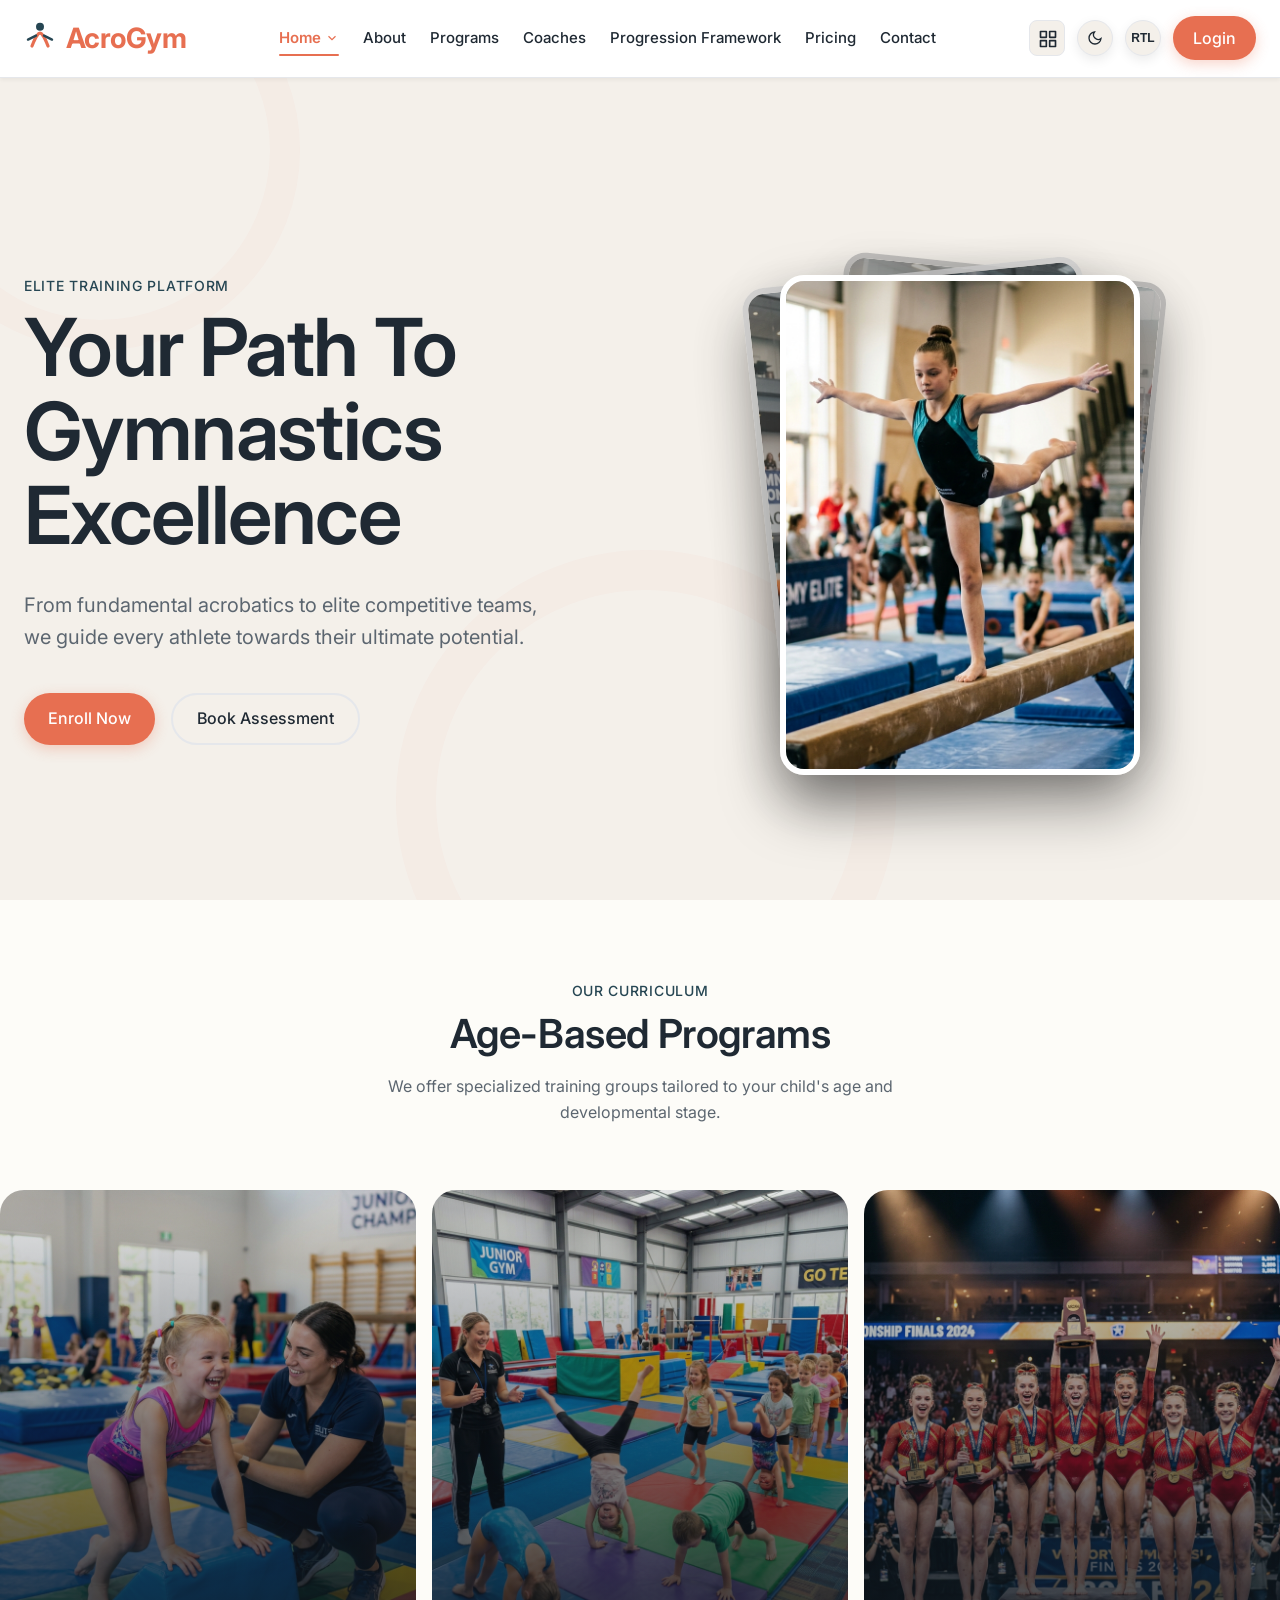
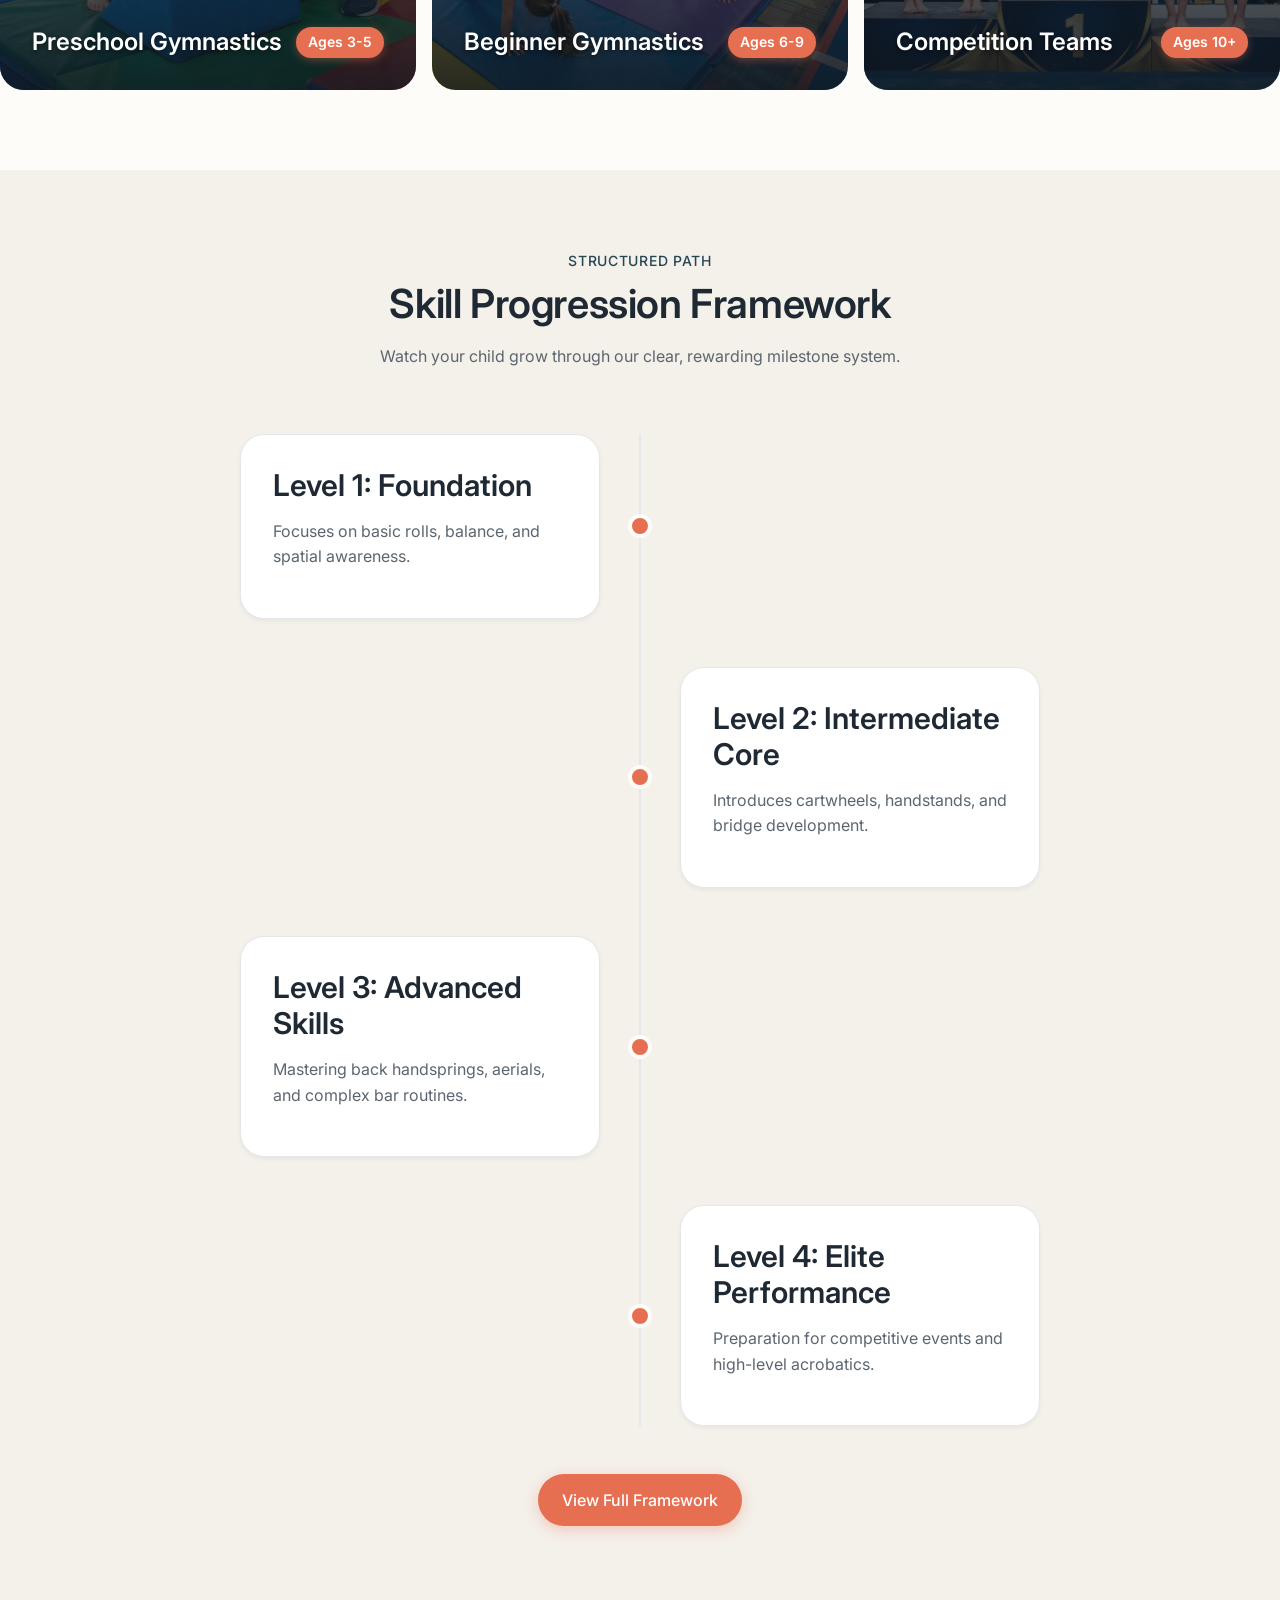
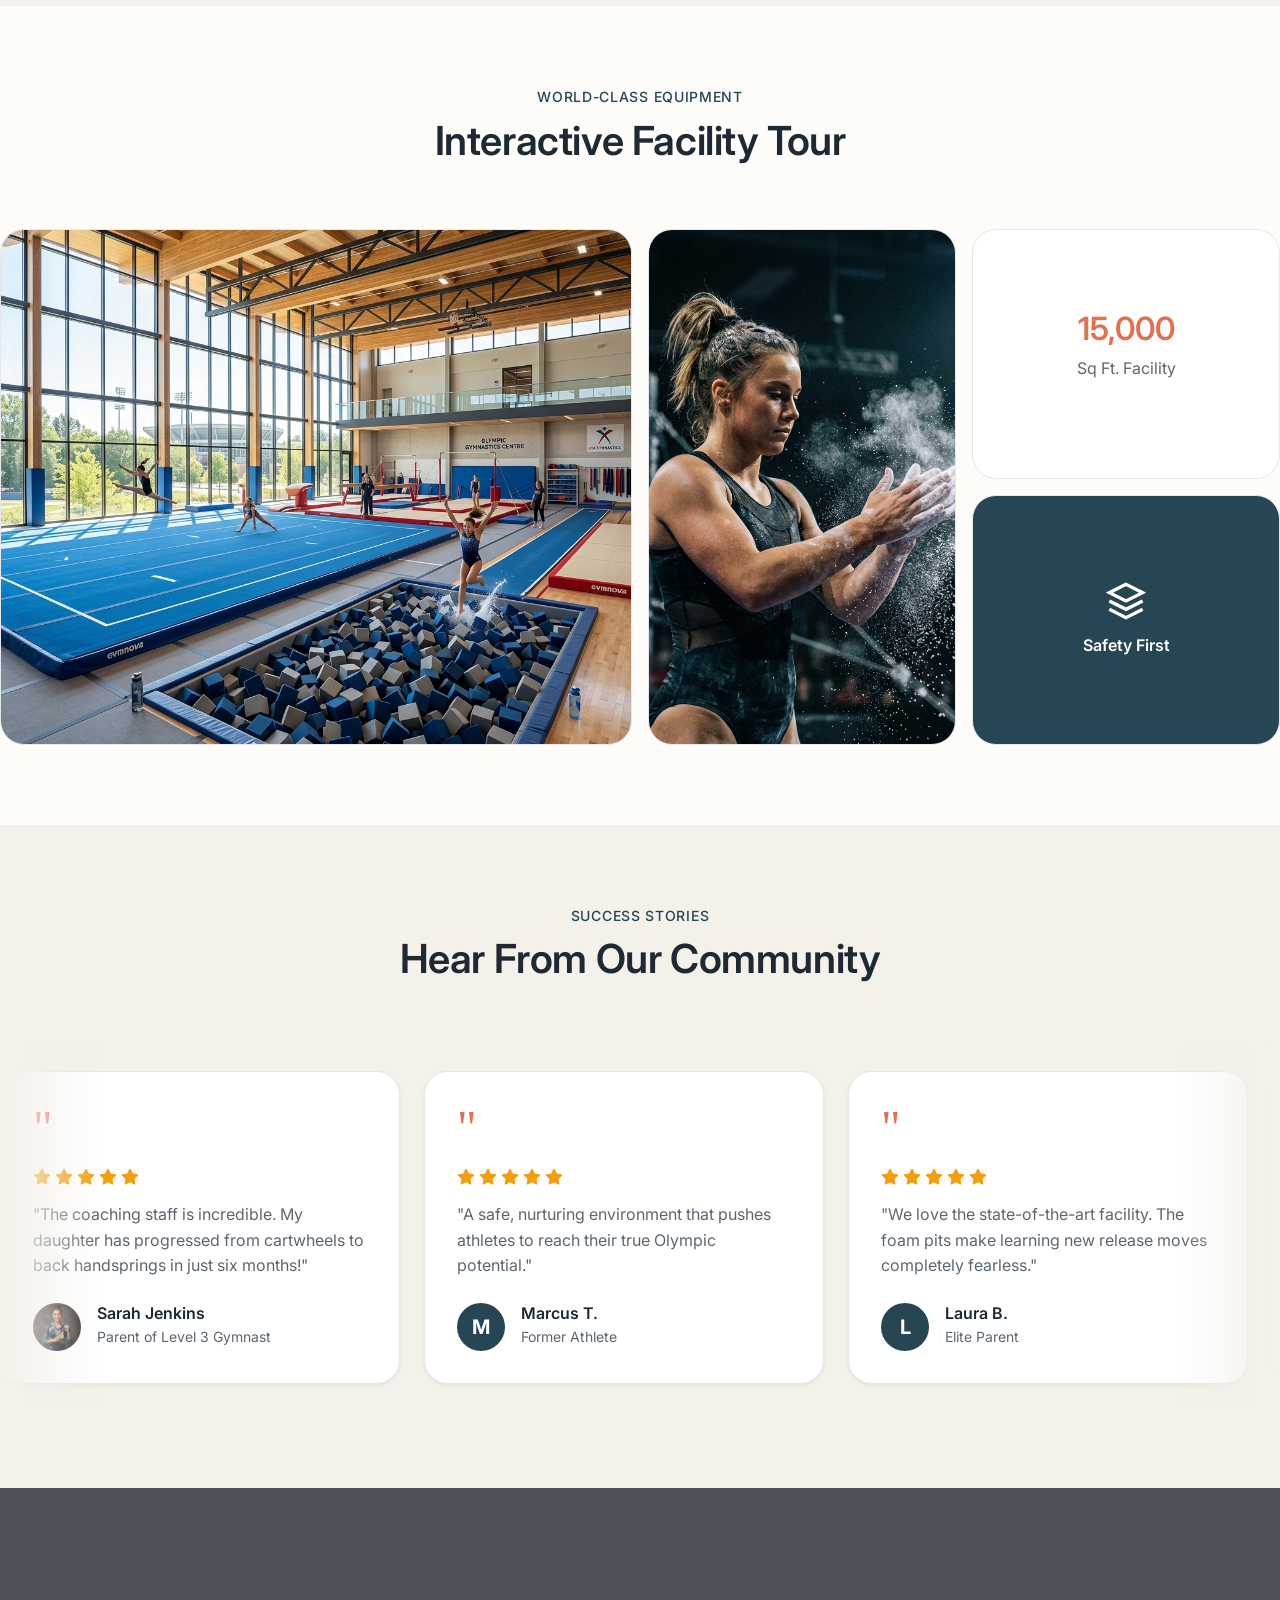
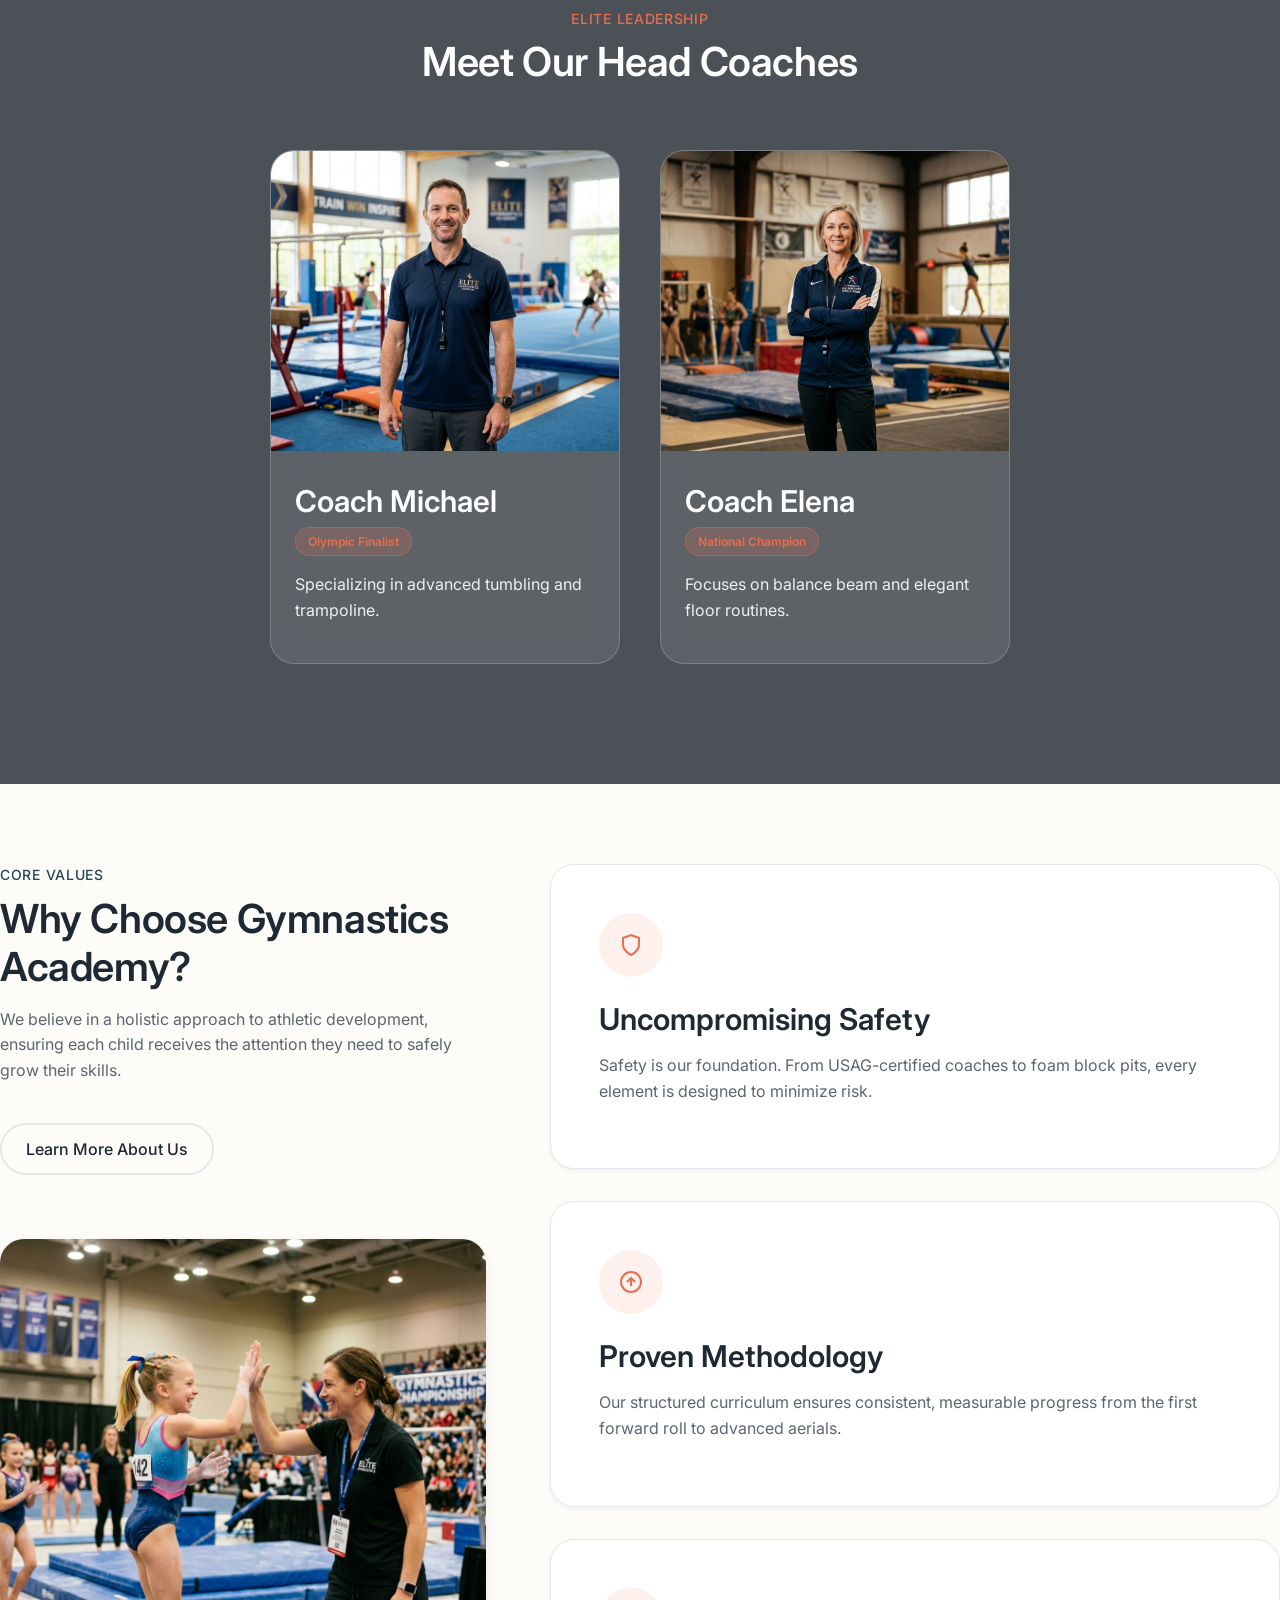
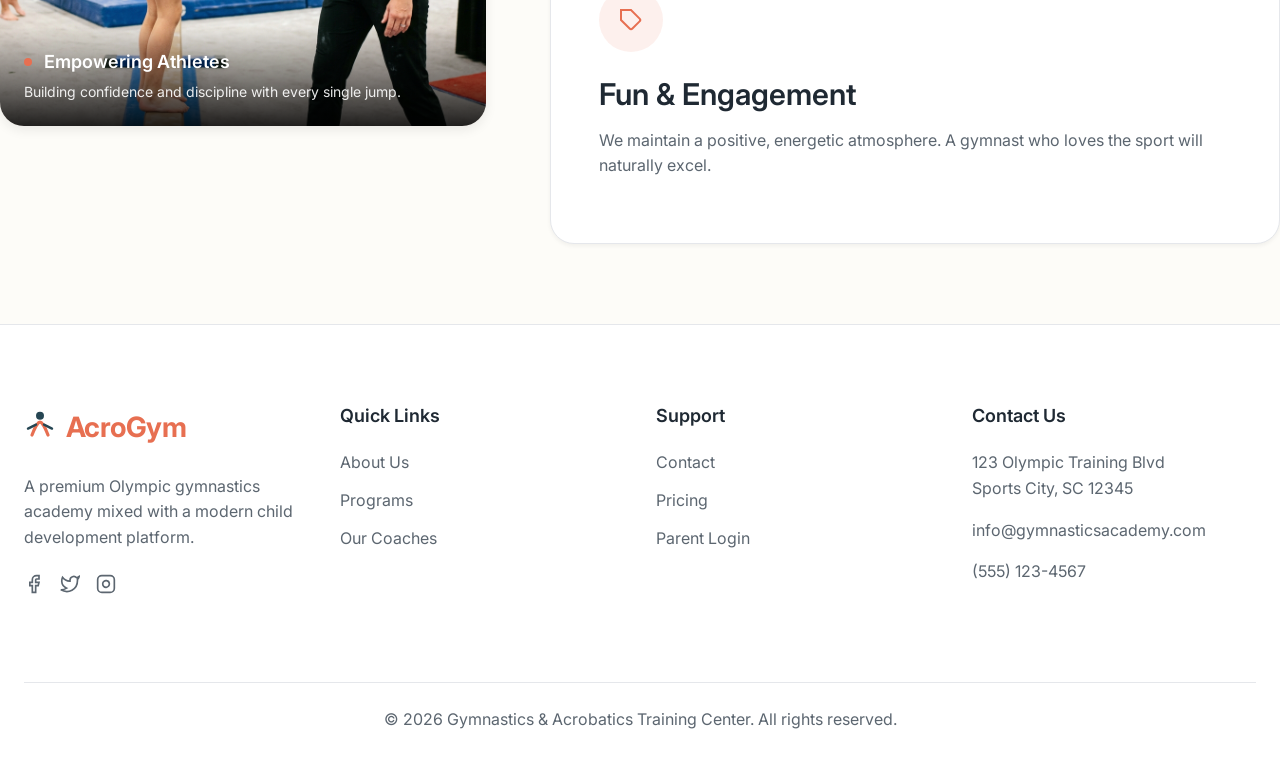
==== commit d1357716: "1st commit" ====
--- a/index.html
+++ b/index.html
@@ -8,20 +8,20 @@
     <link rel="stylesheet" href="assets/css/style.css">
     <link rel="stylesheet" href="assets/css/dark-mode.css">
     <link rel="stylesheet" href="assets/css/rtl.css">
-    <link rel="stylesheet" href="assets/css/home.css">
+
 </head>
 <body>
 
     <!-- Navbar -->
     <nav class="navbar">
         <div class="container navbar-container">
-        <div class="nav-brand">
+        <a href="index.html" class="nav-brand" style="text-decoration: none;">
             <svg class="brand-icon" width="32" height="32" viewBox="0 0 40 40" fill="none" xmlns="http://www.w3.org/2000/svg" style="margin-right: 10px;">
     <path d="M10 30C10 30 16 14 20 14C24 14 30 30 30 30" stroke="var(--primary-accent)" stroke-width="4" stroke-linecap="round" stroke-linejoin="round"/>
     <circle cx="20" cy="6" r="5" fill="var(--secondary-accent)"/>
     <path d="M5 22L15 17M35 22L25 17" stroke="currentColor" stroke-width="3" stroke-linecap="round"/>
 </svg><span style="display: inline-flex; align-items: center; letter-spacing: -0.02em; font-weight: 700;">Acro<span style="color: var(--primary-accent);">Gym</span></span>
-        </div>
+        </a>
         
         <div class="nav-links" style="display: none;">
             <div class="dropdown">
@@ -275,6 +275,13 @@
                 <!-- Testimonial 1 -->
                 <div class="testimonial-card">
                     <div class="quote-icon">"</div>
+                    <div class="rating-stars" style="display: flex; gap: 4px; margin-bottom: 16px; color: #F59E0B;">
+                        <svg width="18" height="18" viewBox="0 0 24 24" fill="currentColor" stroke="currentColor" stroke-width="2" stroke-linecap="round" stroke-linejoin="round"><polygon points="12 2 15.09 8.26 22 9.27 17 14.14 18.18 21.02 12 17.77 5.82 21.02 7 14.14 2 9.27 8.91 8.26 12 2"></polygon></svg>
+                        <svg width="18" height="18" viewBox="0 0 24 24" fill="currentColor" stroke="currentColor" stroke-width="2" stroke-linecap="round" stroke-linejoin="round"><polygon points="12 2 15.09 8.26 22 9.27 17 14.14 18.18 21.02 12 17.77 5.82 21.02 7 14.14 2 9.27 8.91 8.26 12 2"></polygon></svg>
+                        <svg width="18" height="18" viewBox="0 0 24 24" fill="currentColor" stroke="currentColor" stroke-width="2" stroke-linecap="round" stroke-linejoin="round"><polygon points="12 2 15.09 8.26 22 9.27 17 14.14 18.18 21.02 12 17.77 5.82 21.02 7 14.14 2 9.27 8.91 8.26 12 2"></polygon></svg>
+                        <svg width="18" height="18" viewBox="0 0 24 24" fill="currentColor" stroke="currentColor" stroke-width="2" stroke-linecap="round" stroke-linejoin="round"><polygon points="12 2 15.09 8.26 22 9.27 17 14.14 18.18 21.02 12 17.77 5.82 21.02 7 14.14 2 9.27 8.91 8.26 12 2"></polygon></svg>
+                        <svg width="18" height="18" viewBox="0 0 24 24" fill="currentColor" stroke="currentColor" stroke-width="2" stroke-linecap="round" stroke-linejoin="round"><polygon points="12 2 15.09 8.26 22 9.27 17 14.14 18.18 21.02 12 17.77 5.82 21.02 7 14.14 2 9.27 8.91 8.26 12 2"></polygon></svg>
+                    </div>
                     <p>"The coaching staff is incredible. My daughter has progressed from cartwheels to back handsprings in just six months!"</p>
                     <div class="testimonial-author">
                         <img src="assets/images/gymnast_gold_medal.png" alt="Avatar">
@@ -287,6 +294,13 @@
                 <!-- Testimonial 2 -->
                 <div class="testimonial-card">
                     <div class="quote-icon">"</div>
+                    <div class="rating-stars" style="display: flex; gap: 4px; margin-bottom: 16px; color: #F59E0B;">
+                        <svg width="18" height="18" viewBox="0 0 24 24" fill="currentColor" stroke="currentColor" stroke-width="2" stroke-linecap="round" stroke-linejoin="round"><polygon points="12 2 15.09 8.26 22 9.27 17 14.14 18.18 21.02 12 17.77 5.82 21.02 7 14.14 2 9.27 8.91 8.26 12 2"></polygon></svg>
+                        <svg width="18" height="18" viewBox="0 0 24 24" fill="currentColor" stroke="currentColor" stroke-width="2" stroke-linecap="round" stroke-linejoin="round"><polygon points="12 2 15.09 8.26 22 9.27 17 14.14 18.18 21.02 12 17.77 5.82 21.02 7 14.14 2 9.27 8.91 8.26 12 2"></polygon></svg>
+                        <svg width="18" height="18" viewBox="0 0 24 24" fill="currentColor" stroke="currentColor" stroke-width="2" stroke-linecap="round" stroke-linejoin="round"><polygon points="12 2 15.09 8.26 22 9.27 17 14.14 18.18 21.02 12 17.77 5.82 21.02 7 14.14 2 9.27 8.91 8.26 12 2"></polygon></svg>
+                        <svg width="18" height="18" viewBox="0 0 24 24" fill="currentColor" stroke="currentColor" stroke-width="2" stroke-linecap="round" stroke-linejoin="round"><polygon points="12 2 15.09 8.26 22 9.27 17 14.14 18.18 21.02 12 17.77 5.82 21.02 7 14.14 2 9.27 8.91 8.26 12 2"></polygon></svg>
+                        <svg width="18" height="18" viewBox="0 0 24 24" fill="currentColor" stroke="currentColor" stroke-width="2" stroke-linecap="round" stroke-linejoin="round"><polygon points="12 2 15.09 8.26 22 9.27 17 14.14 18.18 21.02 12 17.77 5.82 21.02 7 14.14 2 9.27 8.91 8.26 12 2"></polygon></svg>
+                    </div>
                     <p>"A safe, nurturing environment that pushes athletes to reach their true Olympic potential."</p>
                     <div class="testimonial-author">
                         <div class="author-avatar-placeholder">M</div>
@@ -299,6 +313,13 @@
                 <!-- Testimonial 3 -->
                 <div class="testimonial-card">
                     <div class="quote-icon">"</div>
+                    <div class="rating-stars" style="display: flex; gap: 4px; margin-bottom: 16px; color: #F59E0B;">
+                        <svg width="18" height="18" viewBox="0 0 24 24" fill="currentColor" stroke="currentColor" stroke-width="2" stroke-linecap="round" stroke-linejoin="round"><polygon points="12 2 15.09 8.26 22 9.27 17 14.14 18.18 21.02 12 17.77 5.82 21.02 7 14.14 2 9.27 8.91 8.26 12 2"></polygon></svg>
+                        <svg width="18" height="18" viewBox="0 0 24 24" fill="currentColor" stroke="currentColor" stroke-width="2" stroke-linecap="round" stroke-linejoin="round"><polygon points="12 2 15.09 8.26 22 9.27 17 14.14 18.18 21.02 12 17.77 5.82 21.02 7 14.14 2 9.27 8.91 8.26 12 2"></polygon></svg>
+                        <svg width="18" height="18" viewBox="0 0 24 24" fill="currentColor" stroke="currentColor" stroke-width="2" stroke-linecap="round" stroke-linejoin="round"><polygon points="12 2 15.09 8.26 22 9.27 17 14.14 18.18 21.02 12 17.77 5.82 21.02 7 14.14 2 9.27 8.91 8.26 12 2"></polygon></svg>
+                        <svg width="18" height="18" viewBox="0 0 24 24" fill="currentColor" stroke="currentColor" stroke-width="2" stroke-linecap="round" stroke-linejoin="round"><polygon points="12 2 15.09 8.26 22 9.27 17 14.14 18.18 21.02 12 17.77 5.82 21.02 7 14.14 2 9.27 8.91 8.26 12 2"></polygon></svg>
+                        <svg width="18" height="18" viewBox="0 0 24 24" fill="currentColor" stroke="currentColor" stroke-width="2" stroke-linecap="round" stroke-linejoin="round"><polygon points="12 2 15.09 8.26 22 9.27 17 14.14 18.18 21.02 12 17.77 5.82 21.02 7 14.14 2 9.27 8.91 8.26 12 2"></polygon></svg>
+                    </div>
                     <p>"We love the state-of-the-art facility. The foam pits make learning new release moves completely fearless."</p>
                     <div class="testimonial-author">
                         <div class="author-avatar-placeholder">L</div>
@@ -311,6 +332,13 @@
                 <!-- Duplicate for Infinite Loop -->
                 <div class="testimonial-card">
                     <div class="quote-icon">"</div>
+                    <div class="rating-stars" style="display: flex; gap: 4px; margin-bottom: 16px; color: #F59E0B;">
+                        <svg width="18" height="18" viewBox="0 0 24 24" fill="currentColor" stroke="currentColor" stroke-width="2" stroke-linecap="round" stroke-linejoin="round"><polygon points="12 2 15.09 8.26 22 9.27 17 14.14 18.18 21.02 12 17.77 5.82 21.02 7 14.14 2 9.27 8.91 8.26 12 2"></polygon></svg>
+                        <svg width="18" height="18" viewBox="0 0 24 24" fill="currentColor" stroke="currentColor" stroke-width="2" stroke-linecap="round" stroke-linejoin="round"><polygon points="12 2 15.09 8.26 22 9.27 17 14.14 18.18 21.02 12 17.77 5.82 21.02 7 14.14 2 9.27 8.91 8.26 12 2"></polygon></svg>
+                        <svg width="18" height="18" viewBox="0 0 24 24" fill="currentColor" stroke="currentColor" stroke-width="2" stroke-linecap="round" stroke-linejoin="round"><polygon points="12 2 15.09 8.26 22 9.27 17 14.14 18.18 21.02 12 17.77 5.82 21.02 7 14.14 2 9.27 8.91 8.26 12 2"></polygon></svg>
+                        <svg width="18" height="18" viewBox="0 0 24 24" fill="currentColor" stroke="currentColor" stroke-width="2" stroke-linecap="round" stroke-linejoin="round"><polygon points="12 2 15.09 8.26 22 9.27 17 14.14 18.18 21.02 12 17.77 5.82 21.02 7 14.14 2 9.27 8.91 8.26 12 2"></polygon></svg>
+                        <svg width="18" height="18" viewBox="0 0 24 24" fill="currentColor" stroke="currentColor" stroke-width="2" stroke-linecap="round" stroke-linejoin="round"><polygon points="12 2 15.09 8.26 22 9.27 17 14.14 18.18 21.02 12 17.77 5.82 21.02 7 14.14 2 9.27 8.91 8.26 12 2"></polygon></svg>
+                    </div>
                     <p>"The coaching staff is incredible. My daughter has progressed from cartwheels to back handsprings in just six months!"</p>
                     <div class="testimonial-author">
                         <img src="assets/images/gymnast_gold_medal.png" alt="Avatar">
@@ -322,6 +350,13 @@
                 </div>
                 <div class="testimonial-card">
                     <div class="quote-icon">"</div>
+                    <div class="rating-stars" style="display: flex; gap: 4px; margin-bottom: 16px; color: #F59E0B;">
+                        <svg width="18" height="18" viewBox="0 0 24 24" fill="currentColor" stroke="currentColor" stroke-width="2" stroke-linecap="round" stroke-linejoin="round"><polygon points="12 2 15.09 8.26 22 9.27 17 14.14 18.18 21.02 12 17.77 5.82 21.02 7 14.14 2 9.27 8.91 8.26 12 2"></polygon></svg>
+                        <svg width="18" height="18" viewBox="0 0 24 24" fill="currentColor" stroke="currentColor" stroke-width="2" stroke-linecap="round" stroke-linejoin="round"><polygon points="12 2 15.09 8.26 22 9.27 17 14.14 18.18 21.02 12 17.77 5.82 21.02 7 14.14 2 9.27 8.91 8.26 12 2"></polygon></svg>
+                        <svg width="18" height="18" viewBox="0 0 24 24" fill="currentColor" stroke="currentColor" stroke-width="2" stroke-linecap="round" stroke-linejoin="round"><polygon points="12 2 15.09 8.26 22 9.27 17 14.14 18.18 21.02 12 17.77 5.82 21.02 7 14.14 2 9.27 8.91 8.26 12 2"></polygon></svg>
+                        <svg width="18" height="18" viewBox="0 0 24 24" fill="currentColor" stroke="currentColor" stroke-width="2" stroke-linecap="round" stroke-linejoin="round"><polygon points="12 2 15.09 8.26 22 9.27 17 14.14 18.18 21.02 12 17.77 5.82 21.02 7 14.14 2 9.27 8.91 8.26 12 2"></polygon></svg>
+                        <svg width="18" height="18" viewBox="0 0 24 24" fill="currentColor" stroke="currentColor" stroke-width="2" stroke-linecap="round" stroke-linejoin="round"><polygon points="12 2 15.09 8.26 22 9.27 17 14.14 18.18 21.02 12 17.77 5.82 21.02 7 14.14 2 9.27 8.91 8.26 12 2"></polygon></svg>
+                    </div>
                     <p>"A safe, nurturing environment that pushes athletes to reach their true Olympic potential."</p>
                     <div class="testimonial-author">
                         <div class="author-avatar-placeholder">M</div>
@@ -333,6 +368,13 @@
                 </div>
                 <div class="testimonial-card">
                     <div class="quote-icon">"</div>
+                    <div class="rating-stars" style="display: flex; gap: 4px; margin-bottom: 16px; color: #F59E0B;">
+                        <svg width="18" height="18" viewBox="0 0 24 24" fill="currentColor" stroke="currentColor" stroke-width="2" stroke-linecap="round" stroke-linejoin="round"><polygon points="12 2 15.09 8.26 22 9.27 17 14.14 18.18 21.02 12 17.77 5.82 21.02 7 14.14 2 9.27 8.91 8.26 12 2"></polygon></svg>
+                        <svg width="18" height="18" viewBox="0 0 24 24" fill="currentColor" stroke="currentColor" stroke-width="2" stroke-linecap="round" stroke-linejoin="round"><polygon points="12 2 15.09 8.26 22 9.27 17 14.14 18.18 21.02 12 17.77 5.82 21.02 7 14.14 2 9.27 8.91 8.26 12 2"></polygon></svg>
+                        <svg width="18" height="18" viewBox="0 0 24 24" fill="currentColor" stroke="currentColor" stroke-width="2" stroke-linecap="round" stroke-linejoin="round"><polygon points="12 2 15.09 8.26 22 9.27 17 14.14 18.18 21.02 12 17.77 5.82 21.02 7 14.14 2 9.27 8.91 8.26 12 2"></polygon></svg>
+                        <svg width="18" height="18" viewBox="0 0 24 24" fill="currentColor" stroke="currentColor" stroke-width="2" stroke-linecap="round" stroke-linejoin="round"><polygon points="12 2 15.09 8.26 22 9.27 17 14.14 18.18 21.02 12 17.77 5.82 21.02 7 14.14 2 9.27 8.91 8.26 12 2"></polygon></svg>
+                        <svg width="18" height="18" viewBox="0 0 24 24" fill="currentColor" stroke="currentColor" stroke-width="2" stroke-linecap="round" stroke-linejoin="round"><polygon points="12 2 15.09 8.26 22 9.27 17 14.14 18.18 21.02 12 17.77 5.82 21.02 7 14.14 2 9.27 8.91 8.26 12 2"></polygon></svg>
+                    </div>
                     <p>"We love the state-of-the-art facility. The foam pits make learning new release moves completely fearless."</p>
                     <div class="testimonial-author">
                         <div class="author-avatar-placeholder">L</div>
@@ -380,10 +422,23 @@
     <section class="section container">
         <div class="sticky-layout">
             <div class="sticky-sidebar">
-                <span class="subheading">Core Values</span>
-                <h2 style="word-break: break-word; overflow-wrap: break-word;">Why Choose Gymnastics Academy?</h2>
-                <p>We believe in a holistic approach to athletic development, ensuring each child receives the attention they need to safely grow their skills.</p>
-                <a href="about.html" class="btn btn-outline" style="margin-top: 24px;">Learn More About Us</a>
+                <div class="sticky-sidebar-text">
+                    <span class="subheading">Core Values</span>
+                    <h2 style="word-break: break-word; overflow-wrap: break-word;">Why Choose Gymnastics Academy?</h2>
+                    <p>We believe in a holistic approach to athletic development, ensuring each child receives the attention they need to safely grow their skills.</p>
+                    <a href="about.html" class="btn btn-outline" style="margin-top: 24px; margin-bottom: 40px;">Learn More About Us</a>
+                </div>
+                
+                <div class="sticky-image-card" style="position: relative; border-radius: var(--border-radius-lg); overflow: hidden; box-shadow: var(--shadow-md); margin-top: 24px;">
+                    <img src="assets/images/coach_high_five.png" alt="Coach high fiving gymnast" style="width: 100%; height: 100%; min-height: 280px; object-fit: cover; display: block; transition: transform 0.4s ease;" onmouseover="this.style.transform='scale(1.05)'" onmouseout="this.style.transform='scale(1)'">
+                    <div style="position: absolute; bottom: 0; left: 0; width: 100%; padding: 24px; background: linear-gradient(to top, rgba(0,0,0,0.85) 0%, transparent 100%);">
+                        <div style="display: flex; align-items: center; gap: 12px; margin-bottom: 8px;">
+                            <div style="background: var(--primary-accent); width: 8px; height: 8px; border-radius: 50%;"></div>
+                            <h4 style="margin: 0; color: white; font-size: 18px; text-align: left !important;">Empowering Athletes</h4>
+                        </div>
+                        <p style="margin: 0; color: rgba(255, 255, 255, 0.9); font-size: 14px; line-height: 1.5; text-align: left !important;">Building confidence and discipline with every single jump.</p>
+                    </div>
+                </div>
             </div>
             <div class="sticky-content">
                 <div class="sticky-card">
@@ -409,13 +464,13 @@
         <div class="container">
             <div class="grid grid-cols-4 gap-8">
                 <div>
-                    <div class="nav-brand" style="margin-bottom: 24px;">
+                    <a href="index.html" class="nav-brand" style="margin-bottom: 24px; text-decoration: none; display: flex;">
                         <svg class="brand-icon" width="32" height="32" viewBox="0 0 40 40" fill="none" xmlns="http://www.w3.org/2000/svg" style="margin-right: 10px;">
     <path d="M10 30C10 30 16 14 20 14C24 14 30 30 30 30" stroke="var(--primary-accent)" stroke-width="4" stroke-linecap="round" stroke-linejoin="round"/>
     <circle cx="20" cy="6" r="5" fill="var(--secondary-accent)"/>
     <path d="M5 22L15 17M35 22L25 17" stroke="currentColor" stroke-width="3" stroke-linecap="round"/>
 </svg><span style="display: inline-flex; align-items: center; letter-spacing: -0.02em; font-weight: 700;">Acro<span style="color: var(--primary-accent);">Gym</span></span>
-                    </div>
+                    </a>
                     <p>A premium Olympic gymnastics academy mixed with a modern child development platform.</p>
                     <div class="social-icons" style="display: flex; gap: 16px; margin-top: 24px;">
                         <a href="#" class="social-icon" aria-label="Facebook"><svg width="20" height="20" viewBox="0 0 24 24" fill="none" stroke="currentColor" stroke-width="2"><path d="M18 2h-3a5 5 0 0 0-5 5v3H7v4h3v8h4v-8h3l1-4h-4V7a1 1 0 0 1 1-1h3z"></path></svg></a>
--- a/assets/css/style.css
+++ b/assets/css/style.css
@@ -519,6 +519,39 @@
     box-shadow: var(--shadow-lg);
 }
 
+@media (max-width: 768px) {
+    .auth-wrapper {
+        padding: 80px 16px 24px 16px;
+    }
+    .auth-card {
+        padding: 32px 20px;
+    }
+    .floating-controls {
+        top: 16px;
+        right: 16px;
+    }
+    .btn-social {
+        font-size: 14px;
+        padding: 0 16px;
+    }
+    .auth-actions {
+        font-size: 13px;
+        flex-wrap: nowrap;
+    }
+    .auth-actions a {
+        font-size: 13px !important;
+        white-space: nowrap;
+    }
+    .checkbox-wrapper span {
+        font-size: 13px;
+        white-space: nowrap;
+    }
+    .auth-footer {
+        font-size: 13px;
+        white-space: nowrap;
+    }
+}
+
 /* Navigation */
 .navbar {
     position: fixed;
@@ -540,8 +573,8 @@
 }
 
 .nav-brand {
-    font-size: 20px;
-    font-weight: 600;
+    font-size: 28px;
+    font-weight: 700;
     color: var(--secondary-accent);
     display: flex;
     align-items: center;
@@ -708,7 +741,7 @@
         flex-direction: column;
         justify-content: center;
         text-align: center;
-        padding-top: 140px;
+        padding-top: 100px;
     }
     .hero-content {
         max-width: 100%;
@@ -906,8 +939,37 @@
     font-size: 14px;
 }
 
+@media (max-width: 768px) {
+    .stat-card {
+        flex-direction: column;
+        align-items: center;
+        text-align: center;
+        padding: 24px 16px;
+        gap: 12px;
+    }
+    .stat-info {
+        text-align: center;
+    }
+    /* Override the flex layout applied at 1024px — force true single column */
+    #overview > div:first-child {
+        display: flex !important;
+        flex-direction: column !important;
+        align-items: stretch !important;
+        flex-wrap: nowrap !important;
+        gap: 16px !important;
+    }
+    #overview > div:first-child > * {
+        flex: none !important;
+        width: 100% !important;
+        max-width: 100% !important;
+        min-width: 0 !important;
+    }
+}
+
 .table-responsive {
     overflow-x: auto;
+    max-width: 100%;
+    width: 100%;
 }
 
 .table {
@@ -925,6 +987,31 @@
     font-weight: 600;
     color: var(--text-secondary);
     background: var(--secondary-bg);
+    white-space: nowrap;
+}
+
+.table td {
+    white-space: nowrap;
+}
+
+@media (max-width: 768px) {
+    .table-responsive {
+        -webkit-overflow-scrolling: touch;
+        border-radius: var(--border-radius);
+    }
+    .table th,
+    .table td {
+        padding: 12px 10px;
+        font-size: 13px;
+    }
+    .table-responsive {
+        display: block;
+        overflow-x: auto;
+        max-width: 100%;
+    }
+    .table {
+        min-width: 480px;
+    }
 }
 
 .badge {
@@ -1079,15 +1166,29 @@
     }
 }
 
-/* Social Icons */
+/* Social Icons & Footer Links */
 .social-icon {
     color: var(--text-secondary);
     transition: color var(--transition-fast), transform var(--transition-fast);
 }
 
 .social-icon:hover {
-    color: var(--primary-accent);
+    color: var(--primary-accent) !important;
     transform: translateY(-2px);
+}
+
+footer a {
+    transition: color var(--transition-fast), transform var(--transition-fast);
+    display: inline-block;
+}
+
+footer a:hover {
+    color: var(--primary-accent) !important;
+    transform: translateX(4px);
+}
+
+footer .social-icon:hover {
+    transform: translateY(-4px) translateX(0);
 }
 
 /* Back to Top */
@@ -1198,3 +1299,1047 @@
         grid-template-columns: repeat(2, 1fr) !important;
     }
 }
+
+/* MERGED FROM home.css */
+/* home.css */
+
+/* Hero Animation #1: Skill Progression Journey */
+.hero-journey {
+    position: relative;
+    z-index: 1;
+}
+
+.hero-badges {
+    position: absolute;
+    top: 0;
+    left: 0;
+    width: 100%;
+    height: 100%;
+    pointer-events: none;
+    z-index: 20;
+}
+
+.floating-badge {
+    position: absolute;
+    background: rgba(255, 255, 255, 0.9);
+    backdrop-filter: blur(8px);
+    border: 1px solid var(--border-color);
+    padding: 12px 20px;
+    border-radius: var(--border-radius-full);
+    display: flex;
+    align-items: center;
+    gap: 12px;
+    box-shadow: var(--shadow-lg);
+    animation: float 6s ease-in-out infinite;
+}
+
+.floating-badge.b1 { top: 20%; right: 10%; animation-delay: 0s; }
+.floating-badge.b2 { top: 50%; right: 30%; animation-delay: 2s; }
+.floating-badge.b3 { bottom: 20%; right: 15%; animation-delay: 4s; }
+
+[data-theme="dark"] .floating-badge {
+    background: rgba(23, 33, 43, 0.9);
+}
+
+.badge-icon {
+    width: 32px;
+    height: 32px;
+    border-radius: 50%;
+    background: var(--highlight);
+    color: var(--text-primary);
+    display: flex;
+    align-items: center;
+    justify-content: center;
+}
+
+.badge-text {
+    font-weight: 600;
+    font-size: 14px;
+    color: var(--text-primary);
+}
+
+.motion-trail {
+    position: absolute;
+    width: 200%;
+    height: 200%;
+    top: -50%;
+    left: -50%;
+    background: radial-gradient(circle, rgba(231,111,81,0.05) 0%, rgba(253,252,248,0) 70%);
+    z-index: -1;
+    animation: spin 20s linear infinite;
+}
+
+@keyframes float {
+    0% { transform: translateY(0px); }
+    50% { transform: translateY(-15px); }
+    100% { transform: translateY(0px); }
+}
+
+@keyframes spin {
+    100% { transform: rotate(360deg); }
+}
+
+/* Sections */
+.section-title {
+    text-align: center;
+    margin-bottom: 64px;
+}
+
+.section-title h2 {
+    margin-bottom: 16px;
+}
+
+.section-title p {
+    max-width: 600px;
+    margin: 0 auto;
+}
+
+/* Program Cards */
+.program-card {
+    text-align: center;
+}
+
+.program-card h3 {
+    margin-bottom: 12px;
+}
+
+.program-card p {
+    margin-bottom: 24px;
+}
+
+.program-card .btn {
+    width: 100%;
+}
+
+/* Timeline */
+.timeline {
+    position: relative;
+    max-width: 800px;
+    margin: 0 auto;
+}
+
+.timeline::before {
+    content: '';
+    position: absolute;
+    top: 0;
+    bottom: 0;
+    left: 50%;
+    width: 2px;
+    background: linear-gradient(to bottom, 
+        var(--border-color) 0%, 
+        var(--border-color) 40%, 
+        var(--primary-accent) 50%, 
+        var(--border-color) 60%, 
+        var(--border-color) 100%);
+    background-size: 100% 300%;
+    transform: translateX(-50%);
+    animation: pulseLine 3s linear infinite;
+}
+
+@keyframes pulseLine {
+    0% { background-position: 0% 0%; }
+    100% { background-position: 0% 100%; }
+}
+
+.timeline-item {
+    display: flex;
+    justify-content: space-between;
+    align-items: center;
+    margin-bottom: 48px;
+    position: relative;
+}
+
+.timeline-item:nth-child(even) {
+    flex-direction: row-reverse;
+}
+
+.timeline-content {
+    width: 45%;
+    background: var(--card-bg);
+    padding: 32px;
+    border-radius: var(--border-radius-lg);
+    box-shadow: var(--shadow-sm);
+    border: 1px solid var(--border-color);
+    position: relative;
+    overflow: hidden;
+    cursor: pointer;
+    transition: transform var(--transition-fast);
+}
+
+.timeline-content:hover, .timeline-content:active {
+    transform: translateY(-4px);
+}
+
+.timeline-content::before {
+    content: '';
+    position: absolute;
+    top: -50%;
+    left: -50%;
+    width: 200%;
+    height: 200%;
+    background: conic-gradient(transparent, rgba(231, 111, 81, 0.2), var(--primary-accent), transparent 30%);
+    animation: borderSpin 4s linear infinite;
+    opacity: 0;
+    transition: opacity var(--transition-fast);
+    z-index: 0;
+}
+
+.timeline-content::after {
+    content: '';
+    position: absolute;
+    inset: 2px;
+    background: var(--card-bg);
+    border-radius: calc(var(--border-radius-lg) - 2px);
+    z-index: 1;
+}
+
+.timeline-content > * {
+    position: relative;
+    z-index: 2;
+}
+
+.timeline-content:hover::before,
+.timeline-content:active::before {
+    opacity: 1;
+}
+
+@keyframes borderSpin {
+    100% { transform: rotate(360deg); }
+}
+
+.timeline-dot {
+    position: absolute;
+    left: 50%;
+    top: 50%;
+    transform: translate(-50%, -50%);
+    width: 24px;
+    height: 24px;
+    background: var(--primary-accent);
+    border: 4px solid var(--primary-bg);
+    border-radius: 50%;
+    z-index: 2;
+    transition: transform var(--transition-fast), box-shadow var(--transition-fast);
+}
+
+.timeline-item:hover .timeline-dot {
+    transform: translate(-50%, -50%) scale(1.2);
+    box-shadow: 0 0 12px rgba(231, 111, 81, 0.4);
+}
+
+@media (max-width: 768px) {
+    .timeline::before {
+        left: 24px;
+    }
+    .timeline-item, .timeline-item:nth-child(even) {
+        flex-direction: column;
+        align-items: flex-start;
+        padding-left: 64px;
+    }
+    .timeline-content {
+        width: 100%;
+    }
+    .timeline-dot {
+        left: 24px;
+    }
+    
+    [dir="rtl"] .timeline::before {
+        left: auto;
+        right: 24px;
+    }
+    [dir="rtl"] .timeline-item, [dir="rtl"] .timeline-item:nth-child(even) {
+        padding-left: 0;
+        padding-right: 64px;
+    }
+    [dir="rtl"] .timeline-dot {
+        left: auto;
+        right: 24px;
+    }
+}
+
+/* Hero 2: Path To Excellence */
+.hero-excellence {
+    background: transparent;
+}
+
+.hero-excellence::before {
+    content: '';
+    position: absolute;
+    top: 0;
+    left: 50%;
+    transform: translateX(-50%);
+    width: 100vw;
+    height: 100%;
+    background: var(--secondary-bg);
+    z-index: -1;
+}
+
+/* Ambient Animated Background Elements */
+.hero-bg-elements {
+    position: absolute;
+    top: 0;
+    left: 0;
+    width: 100%;
+    height: 100%;
+    overflow: hidden;
+    z-index: 0;
+    pointer-events: none;
+}
+
+/* Glowing Gymnastic Rings */
+.bg-gym-ring {
+    position: absolute;
+    border: 30px solid rgba(231, 111, 81, 0.03);
+    border-radius: 50%;
+    animation: float 8s ease-in-out infinite;
+}
+.bg-gym-ring.r-left {
+    top: -50px;
+    left: -100px;
+    width: 400px;
+    height: 400px;
+    animation-delay: 1s;
+}
+.bg-gym-ring.r-right {
+    bottom: -150px;
+    right: 30%;
+    width: 500px;
+    height: 500px;
+    border-width: 40px;
+    animation-delay: 3s;
+}
+
+/* Floating Chalk Particles */
+.chalk-particle {
+    position: absolute;
+    width: 6px;
+    height: 6px;
+    background: white;
+    border-radius: 50%;
+    filter: blur(2px);
+    opacity: 0;
+}
+.chalk-particle.p1 { left: 15%; bottom: -10px; animation: floatUp 8s ease-in-out infinite; }
+.chalk-particle.p2 { left: 35%; bottom: -10px; animation: floatUp 12s ease-in-out infinite 2s; }
+.chalk-particle.p3 { left: 55%; bottom: -10px; animation: floatUp 10s ease-in-out infinite 1s; width: 8px; height: 8px; }
+.chalk-particle.p4 { left: 75%; bottom: -10px; animation: floatUp 15s ease-in-out infinite 3s; }
+.chalk-particle.p5 { left: 90%; bottom: -10px; animation: floatUp 11s ease-in-out infinite 5s; }
+
+@keyframes floatUp {
+    0% { transform: translateY(0) translateX(0); opacity: 0; }
+    20% { opacity: 0.3; }
+    80% { opacity: 0.3; }
+    100% { transform: translateY(-400px) translateX(100px); opacity: 0; }
+}
+
+/* Waving Ribbon Arcs */
+.hero-ribbon {
+    position: absolute;
+    width: 150%;
+    height: 100%;
+    left: -25%;
+    top: 0;
+    opacity: 0.15;
+}
+.hero-ribbon path {
+    stroke-dasharray: 200;
+    stroke-dashoffset: 200;
+    animation: dashWave 8s linear infinite;
+}
+.hero-ribbon.r2 path {
+    animation-duration: 12s;
+    animation-direction: reverse;
+}
+
+@keyframes dashWave {
+    0% { stroke-dashoffset: 200; }
+    100% { stroke-dashoffset: -200; }
+}
+
+/* Hero 2 Specific Text Styling to fill viewport */
+.hero-excellence .hero-content {
+    max-width: 700px;
+}
+
+.hero-excellence .hero-content h1 {
+    font-size: 80px;
+    line-height: 1.05;
+    margin-bottom: 32px;
+}
+
+.hero-excellence .hero-content p {
+    font-size: 20px;
+    line-height: 1.6;
+    margin-bottom: 40px;
+}
+
+.hero-excellence .hero-image-wrapper {
+    clip-path: none;
+    display: flex;
+    justify-content: center;
+    align-items: center;
+}
+
+/* Hero 2: Interactive Fanning Card Stack */
+.hero-card-stack {
+    position: relative;
+    width: 360px;
+    height: 500px;
+    margin: 0 auto;
+    perspective: 1000px;
+}
+
+.stack-card {
+    position: absolute;
+    width: 100%;
+    height: 100%;
+    border-radius: var(--border-radius-lg);
+    overflow: hidden;
+    box-shadow: 0 30px 60px rgba(0,0,0,0.4);
+    transition: all 0.6s cubic-bezier(0.25, 1, 0.5, 1);
+    border: 6px solid var(--card-bg);
+    cursor: pointer;
+    transform-origin: bottom center;
+}
+
+.stack-card img {
+    width: 100%;
+    height: 100%;
+    object-fit: cover;
+    transition: transform 0.6s ease;
+}
+
+.stack-card-overlay {
+    position: absolute;
+    bottom: 0;
+    left: 0;
+    width: 100%;
+    padding: 30px;
+    background: linear-gradient(transparent, rgba(0,0,0,0.95));
+    color: white;
+    font-weight: 700;
+    font-size: 28px;
+    opacity: 0;
+    transition: opacity 0.4s ease;
+    text-align: center;
+}
+
+/* Base Stack Positioning */
+.stack-card.c1 { transform: translateY(0) scale(1) rotate(0deg); z-index: 5; opacity: 1; filter: brightness(1); }
+.stack-card.c2 { transform: translateY(-30px) scale(0.95) rotate(-6deg); z-index: 4; opacity: 0.8; filter: brightness(0.8); }
+.stack-card.c3 { transform: translateY(-60px) scale(0.9) rotate(6deg); z-index: 3; opacity: 0.6; filter: brightness(0.6); }
+
+/* Fanning Hover Effect */
+.hero-image-wrapper:hover .stack-card.c1 { transform: translateX(0) translateY(-15px) scale(1.05) rotate(0deg); z-index: 5; filter: brightness(1); }
+.hero-image-wrapper:hover .stack-card.c2 { transform: translateX(-160px) translateY(15px) rotate(-14deg); z-index: 4; opacity: 1; filter: brightness(0.9); }
+.hero-image-wrapper:hover .stack-card.c3 { transform: translateX(160px) translateY(15px) rotate(14deg); z-index: 3; opacity: 1; filter: brightness(0.9); }
+
+.hero-image-wrapper:hover .stack-card-overlay { opacity: 1; }
+.hero-image-wrapper:hover .stack-card img { transform: scale(1.05); }
+
+@media (max-width: 1200px) {
+    .hero-excellence .hero-content h1 { font-size: 64px; }
+    .hero-card-stack { width: 300px; height: 420px; }
+    .hero-image-wrapper:hover .stack-card.c2 { transform: translateX(-130px) translateY(10px) rotate(-12deg); }
+    .hero-image-wrapper:hover .stack-card.c3 { transform: translateX(130px) translateY(10px) rotate(12deg); }
+}
+
+@media (max-width: 1024px) {
+    .hero-excellence .container {
+        flex-direction: column !important;
+        justify-content: center !important;
+        gap: 60px;
+        padding-top: 120px !important;
+    }
+    .hero-excellence .hero-content {
+        text-align: center;
+        max-width: 100%;
+        display: flex;
+        flex-direction: column;
+        align-items: center;
+    }
+}
+
+@media (max-width: 768px) {
+    .hero-excellence .container {
+        padding-top: 60px !important;
+        gap: 40px;
+    }
+    .hero-excellence .hero-content h1 { font-size: 48px; }
+    .hero-excellence .hero-content p { font-size: 16px; }
+    .hero-card-stack { width: 260px; height: 360px; }
+    .hero-image-wrapper:hover .stack-card.c2 { transform: translateX(-100px) translateY(10px) rotate(-10deg); }
+    .hero-image-wrapper:hover .stack-card.c3 { transform: translateX(100px) translateY(10px) rotate(10deg); }
+}
+
+/* Premium Curriculum Accordion */
+.premium-curriculum-layout {
+    display: flex;
+    height: 500px;
+    gap: 16px;
+    width: 100%;
+}
+
+.curriculum-pane {
+    flex: 1;
+    position: relative;
+    border-radius: var(--border-radius-lg);
+    background-size: cover;
+    background-position: center;
+    overflow: hidden;
+    cursor: pointer;
+    transition: flex 0.6s cubic-bezier(0.25, 1, 0.5, 1);
+}
+
+.curriculum-pane:hover, .curriculum-pane:focus-within {
+    flex: 3;
+}
+
+.curriculum-pane-overlay {
+    position: absolute;
+    inset: 0;
+    background: linear-gradient(to top, rgba(16, 24, 32, 0.9) 0%, rgba(16, 24, 32, 0.1) 100%);
+    transition: background 0.6s ease;
+}
+
+.curriculum-pane:hover .curriculum-pane-overlay, 
+.curriculum-pane:focus-within .curriculum-pane-overlay {
+    background: linear-gradient(to top, rgba(16, 24, 32, 0.95) 0%, rgba(16, 24, 32, 0.4) 100%);
+}
+
+.curriculum-pane-content {
+    position: absolute;
+    bottom: 0;
+    left: 0;
+    width: 100%;
+    padding: 32px;
+    color: white;
+    display: flex;
+    flex-direction: column;
+    justify-content: flex-end;
+    height: 100%;
+}
+
+.curriculum-pane-header {
+    display: flex;
+    flex-direction: column;
+    align-items: flex-start;
+    gap: 12px;
+    transition: transform 0.6s ease;
+}
+
+.curriculum-pane-header h3 {
+    margin: 0;
+    font-size: 24px;
+    color: white;
+    white-space: nowrap;
+    text-shadow: 0 2px 4px rgba(0,0,0,0.5);
+}
+
+.age-badge {
+    background: var(--primary-accent);
+    color: white;
+    padding: 4px 12px;
+    border-radius: 20px;
+    font-size: 14px;
+    font-weight: 600;
+    white-space: nowrap;
+    box-shadow: 0 2px 8px rgba(231, 111, 81, 0.4);
+}
+
+.curriculum-pane-details {
+    opacity: 0;
+    max-height: 0;
+    overflow: hidden;
+    transition: all 0.5s ease;
+    transform: translateY(20px);
+}
+
+.curriculum-pane:hover .curriculum-pane-details,
+.curriculum-pane:focus-within .curriculum-pane-details {
+    opacity: 1;
+    max-height: 200px;
+    transform: translateY(0);
+    margin-top: 16px;
+}
+
+.curriculum-pane-details p {
+    color: rgba(255, 255, 255, 0.9);
+    margin-bottom: 0;
+}
+
+@media (min-width: 769px) {
+    .curriculum-pane-header {
+        flex-direction: row;
+        align-items: center;
+        justify-content: space-between;
+    }
+}
+
+@media (max-width: 1024px) {
+    .premium-curriculum-layout {
+        flex-direction: row;
+        flex-wrap: wrap;
+        justify-content: center;
+        height: auto;
+    }
+    .curriculum-pane {
+        flex: 1 1 calc(50% - 16px);
+        max-width: calc(50% - 8px);
+        height: 350px;
+    }
+    .curriculum-pane:hover, .curriculum-pane:focus-within {
+        flex: 1 1 calc(50% - 16px);
+        transform: scale(1.02);
+    }
+    .curriculum-pane-header h3 {
+        font-size: 20px;
+        white-space: normal;
+    }
+}
+@media (max-width: 600px) {
+    .premium-curriculum-layout {
+        flex-direction: column;
+        flex-wrap: nowrap;
+        height: auto;
+    }
+    .curriculum-pane {
+        flex: 1 1 100%;
+        max-width: 100%;
+        height: 250px;
+    }
+    .curriculum-pane:hover, .curriculum-pane:focus-within {
+        flex: 1 1 100%;
+    }
+}
+
+/* =========================================
+   NEW PREMIUM SECTIONS CSS
+   ========================================= */
+
+/* 1. Bento Grid */
+.bento-grid {
+    display: grid;
+    grid-template-columns: repeat(4, 1fr);
+    grid-template-rows: repeat(2, 250px);
+    gap: 16px;
+}
+.bento-item {
+    position: relative;
+    border-radius: var(--border-radius-lg);
+    overflow: hidden;
+    background: var(--card-bg);
+    border: 1px solid var(--border-color);
+}
+.bento-large {
+    grid-column: span 2;
+    grid-row: span 2;
+}
+.bento-tall {
+    grid-column: span 1;
+    grid-row: span 2;
+}
+.bento-small {
+    grid-column: span 1;
+    grid-row: span 1;
+}
+.bento-img {
+    width: 100%;
+    height: 100%;
+    object-fit: cover;
+    transition: transform 0.6s ease;
+}
+.bento-item:hover .bento-img {
+    transform: scale(1.05);
+}
+.bento-content {
+    position: absolute;
+    bottom: 0;
+    left: 0;
+    width: 100%;
+    padding: 24px;
+    background: linear-gradient(to top, rgba(0,0,0,0.8), transparent);
+    color: white;
+    transform: translateY(20px);
+    opacity: 0;
+    transition: all 0.4s ease;
+}
+.bento-item:hover .bento-content {
+    transform: translateY(0);
+    opacity: 1;
+}
+.bento-content h3 { margin: 0 0 8px 0; color: white; }
+.bento-content p { margin: 0; font-size: 14px; opacity: 0.9; color: white; }
+.bento-content-center {
+    display: flex;
+    flex-direction: column;
+    align-items: center;
+    justify-content: center;
+    height: 100%;
+    text-align: center;
+    padding: 24px;
+}
+
+@media (max-width: 1024px) {
+    .bento-grid {
+        grid-template-columns: repeat(2, 1fr);
+        grid-template-rows: auto;
+    }
+    .bento-large { grid-column: span 2; grid-row: span 1; height: 300px; }
+    .bento-tall { grid-column: span 1; grid-row: span 1; height: 250px; }
+    .bento-small { height: 250px; }
+    .bento-small:last-child { grid-column: span 2; height: 160px; }
+}
+@media (max-width: 600px) {
+    .bento-grid { grid-template-columns: 1fr; }
+    .bento-large, .bento-tall, .bento-small, .bento-small:last-child { grid-column: span 1 !important; grid-row: span 1 !important; height: 250px !important; }
+    .bento-content { transform: translateY(0); opacity: 1; }
+}
+
+/* 2. Infinite Marquee */
+.marquee-container {
+    width: 100%;
+    display: flex;
+    overflow: hidden;
+    position: relative;
+    padding: 24px 0;
+}
+.marquee-container::before, .marquee-container::after {
+    content: '';
+    position: absolute;
+    top: 0;
+    width: 100px;
+    height: 100%;
+    z-index: 2;
+    pointer-events: none;
+}
+.marquee-container::before {
+    left: 0;
+    background: linear-gradient(to right, var(--secondary-bg), transparent);
+}
+.marquee-container::after {
+    right: 0;
+    background: linear-gradient(to left, var(--secondary-bg), transparent);
+}
+.marquee-track {
+    display: flex;
+    gap: 24px;
+    animation: marqueeScroll 20s linear infinite;
+    width: max-content;
+}
+.marquee-track:hover {
+    animation-play-state: paused;
+}
+@keyframes marqueeScroll {
+    0% { transform: translateX(0); }
+    100% { transform: translateX(calc(-50% - 12px)); }
+}
+.testimonial-card {
+    width: 400px;
+    background: var(--card-bg);
+    padding: 32px;
+    border-radius: var(--border-radius-lg);
+    box-shadow: var(--shadow-sm);
+    border: 1px solid var(--border-color);
+    flex-shrink: 0;
+}
+.quote-icon {
+    font-size: 48px;
+    color: var(--primary-accent);
+    line-height: 1;
+    margin-bottom: 16px;
+    font-family: serif;
+}
+.testimonial-author {
+    display: flex;
+    align-items: center;
+    gap: 16px;
+    margin-top: 24px;
+}
+.testimonial-author img, .author-avatar-placeholder {
+    width: 48px;
+    height: 48px;
+    border-radius: 50%;
+    object-fit: cover;
+}
+.author-avatar-placeholder {
+    background: var(--secondary-accent);
+    color: white;
+    display: flex;
+    align-items: center;
+    justify-content: center;
+    font-weight: bold;
+    font-size: 20px;
+}
+.testimonial-author h4 { margin: 0; font-size: 16px; }
+.testimonial-author span { font-size: 14px; color: var(--text-secondary); }
+@media (max-width: 768px) {
+    .testimonial-card { width: 300px; padding: 24px; }
+}
+
+/* 3. Glassmorphism Sections */
+.glass-section {
+    position: relative;
+    background-size: cover;
+    background-position: center;
+    background-attachment: fixed;
+    padding: 120px 0;
+}
+.glass-overlay {
+    position: absolute;
+    inset: 0;
+    background: rgba(16, 24, 32, 0.75);
+}
+.glass-cards-container {
+    display: flex;
+    gap: 40px;
+    justify-content: center;
+    margin-top: 64px;
+}
+.glass-card {
+    background: rgba(255, 255, 255, 0.1);
+    backdrop-filter: blur(12px);
+    -webkit-backdrop-filter: blur(12px);
+    border: 1px solid rgba(255, 255, 255, 0.2);
+    border-radius: var(--border-radius-lg);
+    overflow: hidden;
+    width: 350px;
+    color: white;
+    transition: transform 0.4s ease;
+}
+.glass-card:hover {
+    transform: translateY(-10px);
+    background: rgba(255, 255, 255, 0.15);
+}
+.glass-card.float-up { animation: floatVertical 6s ease-in-out infinite; }
+.glass-card.float-down { animation: floatVertical 6s ease-in-out infinite reverse; }
+@keyframes floatVertical {
+    0%, 100% { transform: translateY(0); }
+    50% { transform: translateY(-15px); }
+}
+.glass-card:hover { animation-play-state: paused; }
+.glass-card-img {
+    width: 100%;
+    height: 300px;
+    object-fit: cover;
+}
+.glass-card-info {
+    padding: 24px;
+}
+.glass-card-info h3 { color: white; margin-bottom: 8px; }
+.glass-card-info p { color: rgba(255, 255, 255, 0.9); }
+.glass-badge {
+    display: inline-block;
+    background: rgba(231, 111, 81, 0.2);
+    color: var(--primary-accent);
+    padding: 4px 12px;
+    border-radius: 20px;
+    font-size: 12px;
+    font-weight: 600;
+    margin-bottom: 16px;
+    border: 1px solid rgba(231, 111, 81, 0.4);
+}
+@media (max-width: 768px) {
+    .glass-cards-container { flex-direction: column; align-items: center; gap: 24px; }
+    .glass-section { background-attachment: scroll; }
+}
+
+/* 4. Sticky Scroll */
+.sticky-layout {
+    display: flex;
+    gap: 64px;
+    align-items: flex-start;
+}
+.sticky-sidebar {
+    flex: 1;
+    position: sticky;
+    top: 120px;
+}
+.sticky-content {
+    flex: 1.5;
+    display: flex;
+    flex-direction: column;
+    gap: 32px;
+}
+.sticky-card {
+    background: var(--card-bg);
+    padding: 48px;
+    border-radius: var(--border-radius-lg);
+    box-shadow: var(--shadow-sm);
+    border: 1px solid var(--border-color);
+    transition: transform 0.4s ease, box-shadow 0.4s ease;
+}
+.sticky-card:hover {
+    transform: translateX(10px);
+    box-shadow: var(--shadow-md);
+    border-color: var(--primary-accent);
+}
+.sticky-icon {
+    width: 64px;
+    height: 64px;
+    background: rgba(231, 111, 81, 0.1);
+    color: var(--primary-accent);
+    display: flex;
+    align-items: center;
+    justify-content: center;
+    border-radius: 50%;
+    margin-bottom: 24px;
+}
+[dir="rtl"] .sticky-card:hover { transform: translateX(-10px); }
+@media (max-width: 1024px) {
+    .sticky-layout {
+        flex-direction: row;
+        flex-wrap: wrap;
+        justify-content: center;
+        gap: 24px;
+    }
+    .sticky-sidebar, .sticky-content { display: contents; }
+    .sticky-sidebar-text { width: 100%; flex: 1 1 100%; margin-bottom: 16px; }
+
+    .sticky-card, .sticky-image-card {
+        flex: 1 1 calc(50% - 32px);
+        max-width: calc(50% - 12px);
+        min-width: 280px;
+        margin-top: 0 !important;
+    }
+    .sticky-icon {
+        margin-left: auto;
+        margin-right: auto;
+    }
+}
+
+@media (max-width: 600px) {
+    .sticky-card, .sticky-image-card {
+        flex: 1 1 100%;
+        max-width: 100%;
+    }
+}
+
+
+/* MERGED FROM pages.css */
+/* pages.css */
+.page-hero {
+    position: relative;
+    background: transparent;
+}
+
+.image-reveal-wrapper {
+    position: relative;
+    overflow: hidden;
+    border-radius: var(--border-radius-lg);
+}
+
+.image-reveal-wrapper::after {
+    content: '';
+    position: absolute;
+    top: 0;
+    left: 0;
+    width: 100%;
+    height: 100%;
+    background: var(--primary-accent);
+    animation: revealImage 1.5s cubic-bezier(0.77, 0, 0.175, 1) forwards;
+    transform-origin: left;
+}
+
+.rounded-image {
+    opacity: 0;
+    animation: fadeInImage 0.1s 0.75s forwards;
+}
+
+.shadow-img {
+    box-shadow: var(--shadow-lg);
+}
+
+@keyframes revealImage {
+    0% { transform: scaleX(0); transform-origin: left; }
+    50% { transform: scaleX(1); transform-origin: left; }
+    50.1% { transform-origin: right; }
+    100% { transform: scaleX(0); transform-origin: right; }
+}
+
+@keyframes fadeInImage {
+    to { opacity: 1; }
+}
+
+.custom-list {
+    list-style: none;
+    padding: 0;
+}
+
+.custom-list li {
+    position: relative;
+    padding-left: 32px;
+    margin-bottom: 16px;
+    font-size: 16px;
+    color: var(--text-secondary);
+}
+
+.custom-list li::before {
+    content: '✓';
+    position: absolute;
+    left: 0;
+    top: 0;
+    width: 24px;
+    height: 24px;
+    background: var(--highlight);
+    color: var(--text-primary);
+    border-radius: 50%;
+    display: flex;
+    align-items: center;
+    justify-content: center;
+    font-size: 12px;
+    font-weight: bold;
+}
+
+[dir="rtl"] .custom-list li {
+    padding-left: 0;
+    padding-right: 32px;
+}
+
+[dir="rtl"] .custom-list li::before {
+    left: auto;
+    right: 0;
+}
+
+.premium-card {
+    transition: transform 0.4s cubic-bezier(0.175, 0.885, 0.32, 1.275), box-shadow 0.4s ease;
+}
+
+.hover-lift:hover {
+    transform: translateY(-12px);
+    box-shadow: var(--shadow-lg);
+    border-color: var(--primary-accent);
+}
+
+.pricing-card {
+    padding: 48px;
+    text-align: center;
+    position: relative;
+    overflow: hidden;
+}
+
+.pricing-card.popular::before {
+    content: 'Most Popular';
+    position: absolute;
+    top: 24px;
+    right: -40px;
+    background: var(--primary-accent);
+    color: white;
+    padding: 8px 48px;
+    transform: rotate(45deg);
+    font-size: 12px;
+    font-weight: bold;
+    text-transform: uppercase;
+}
+
+.price-display {
+    font-size: 48px;
+    font-weight: 600;
+    color: var(--text-primary);
+    margin: 24px 0;
+}
+
+.price-display span {
+    font-size: 16px;
+    color: var(--text-secondary);
+    font-weight: 400;
+}
--- a/assets/css/dark-mode.css
+++ b/assets/css/dark-mode.css
@@ -42,6 +42,12 @@
     color: var(--text-primary);
 }
 
+[data-theme="dark"] .control-btn:hover {
+    background-color: var(--primary-accent);
+    border-color: var(--primary-accent);
+    color: white;
+}
+
 [data-theme="dark"] .btn-outline {
     border-color: var(--border-color);
     color: var(--text-primary);
--- a/assets/css/rtl.css
+++ b/assets/css/rtl.css
@@ -5,6 +5,20 @@
 
 [dir="rtl"] .nav-links {
     flex-direction: row-reverse;
+}
+
+@media (max-width: 1024px) {
+    [dir="rtl"] .nav-links {
+        flex-direction: column;
+        align-items: flex-start;
+    }
+    
+    [dir="rtl"] footer h3, 
+    [dir="rtl"] footer p, 
+    [dir="rtl"] footer .social-icons, 
+    [dir="rtl"] footer .nav-brand {
+        text-align: right !important;
+    }
 }
 
 [dir="rtl"] .password-toggle {
@@ -16,6 +30,12 @@
     right: auto;
     left: 24px;
     flex-direction: row-reverse;
+}
+
+@media (max-width: 768px) {
+    [dir="rtl"] .floating-controls {
+        left: 16px;
+    }
 }
 
 [dir="rtl"] .hero-image-wrapper {
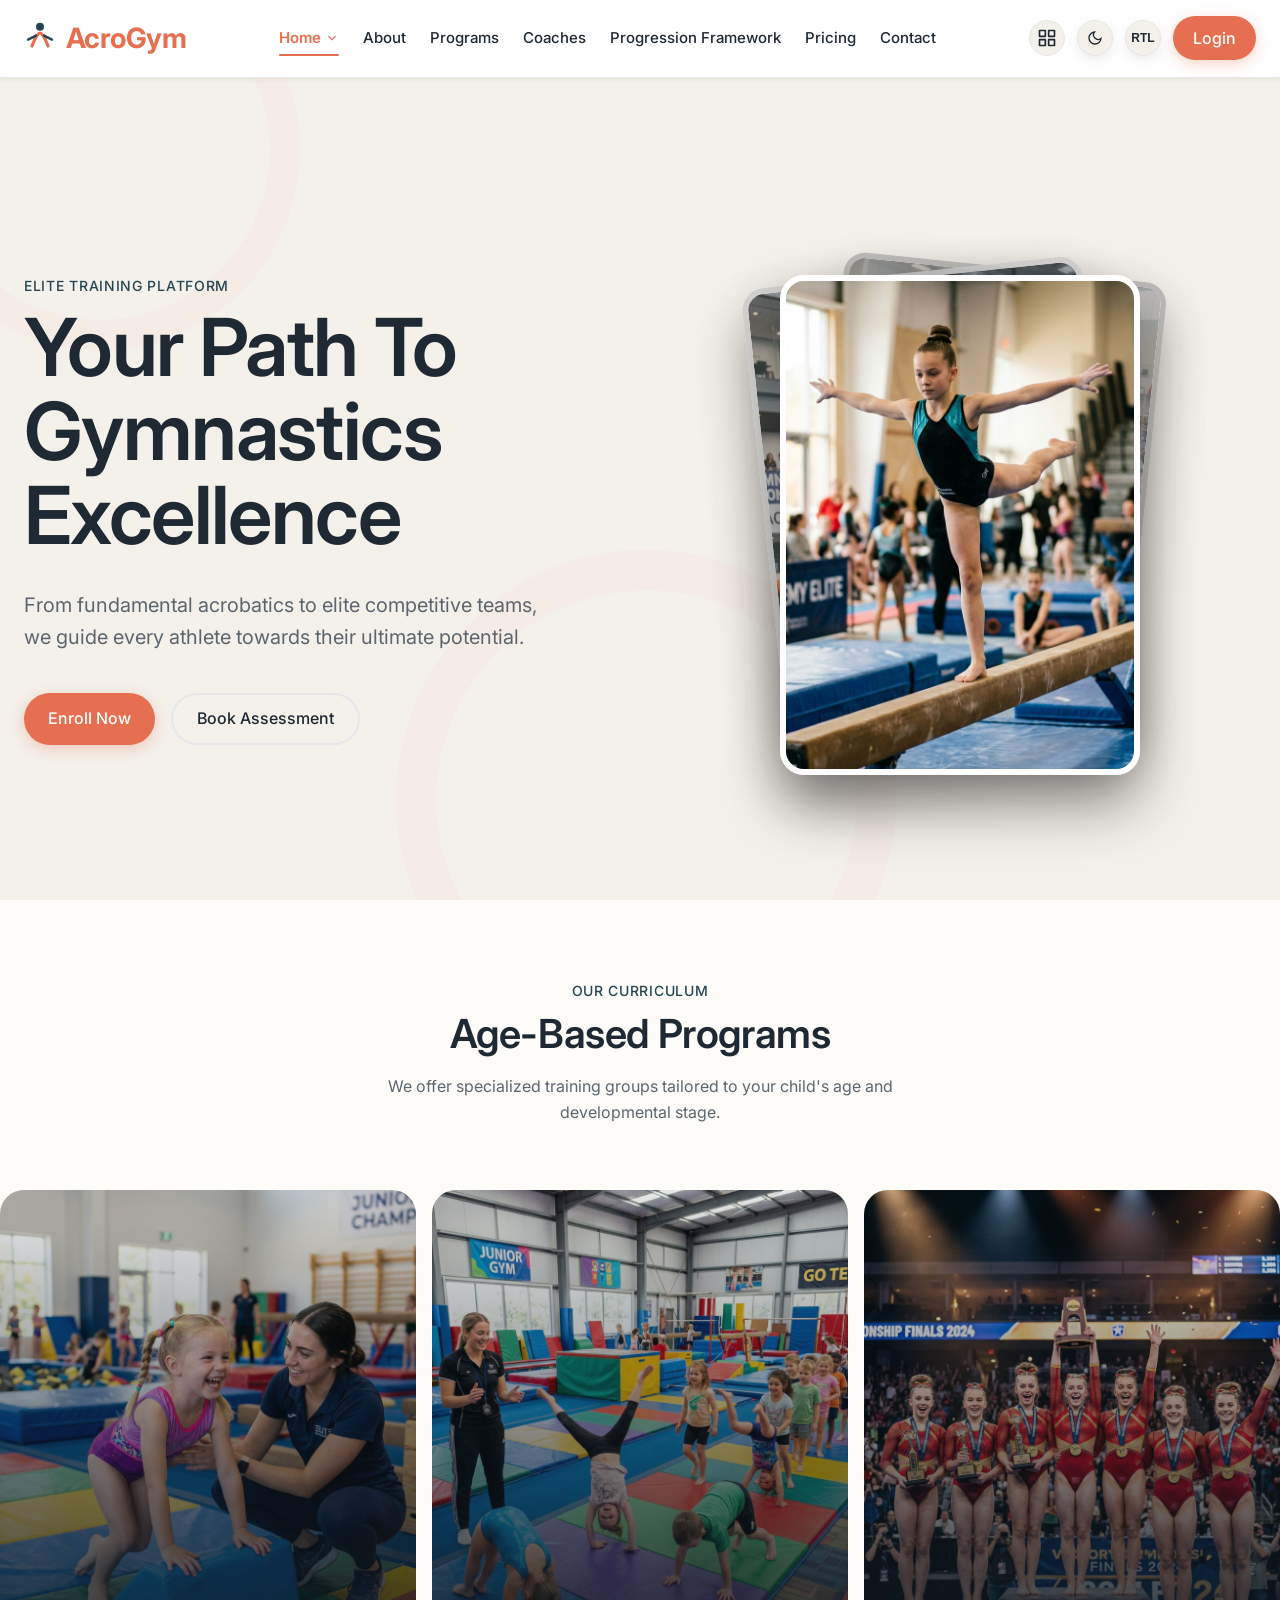
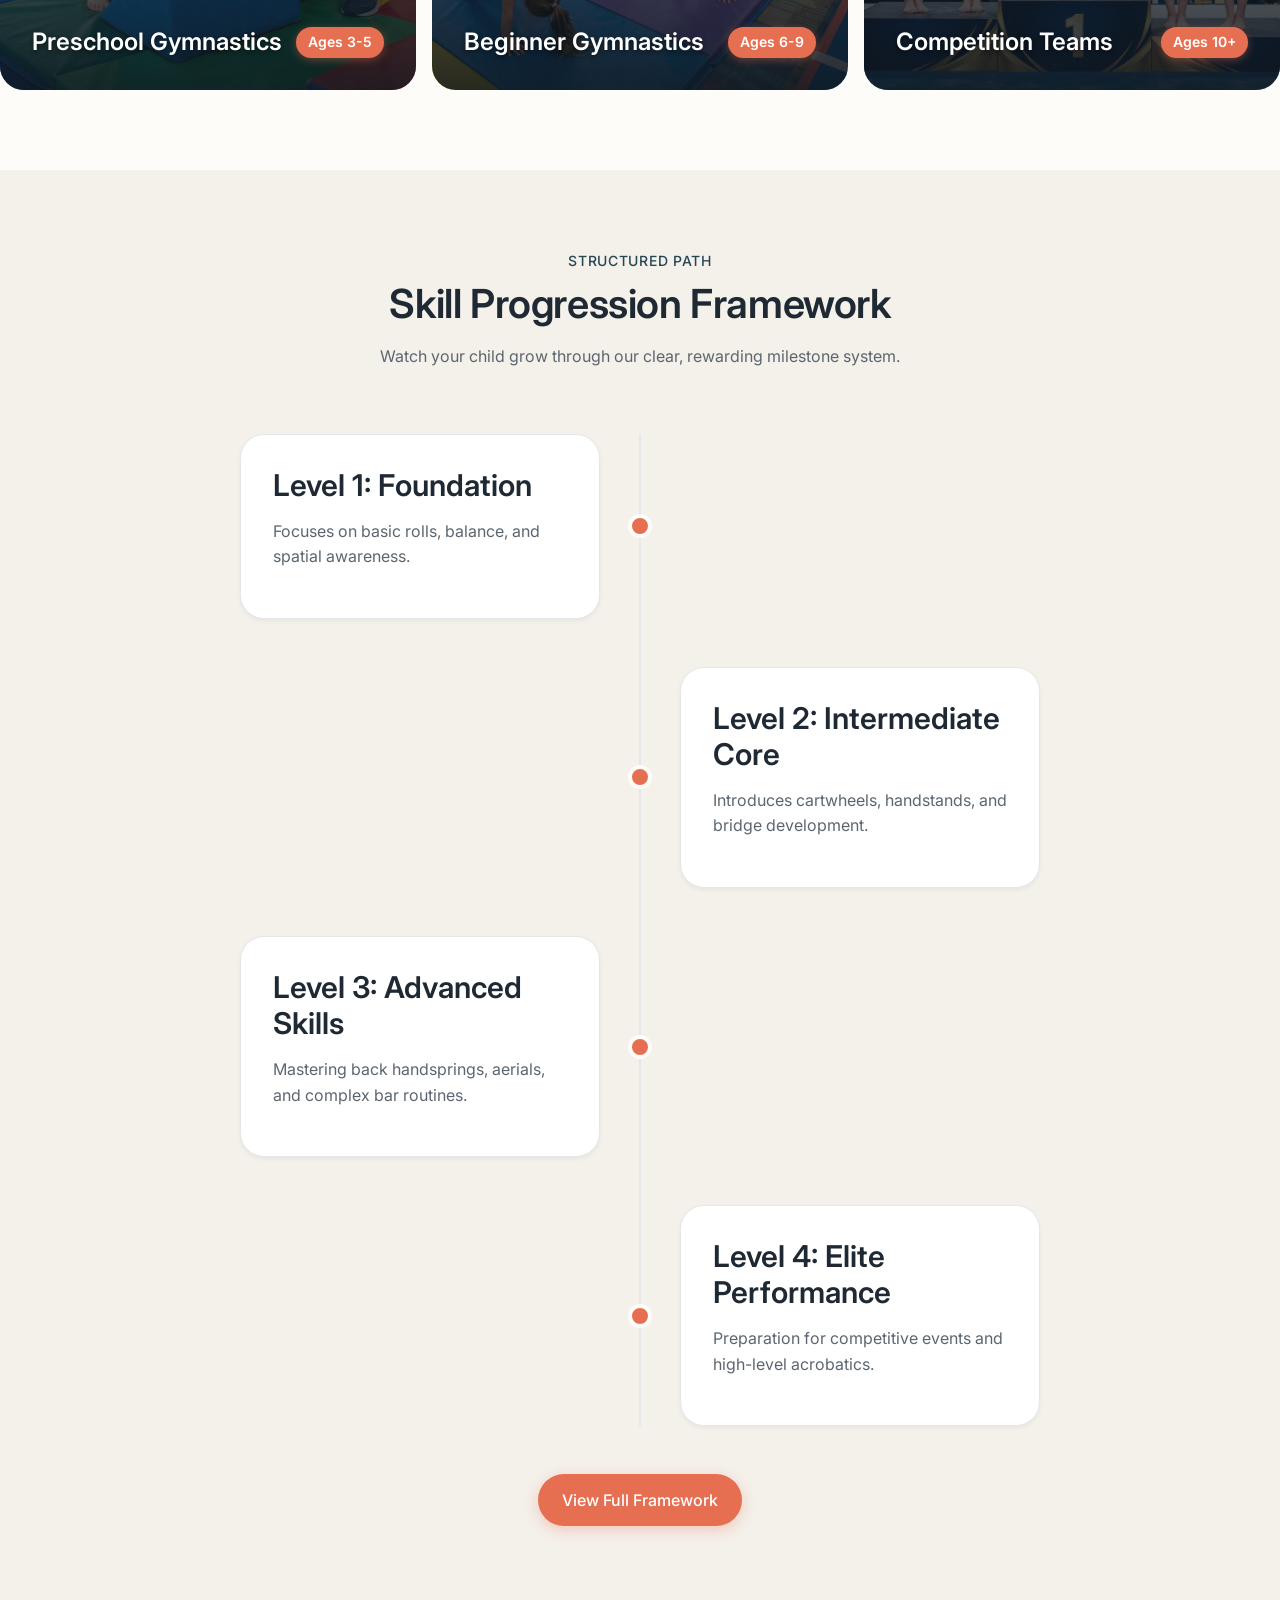
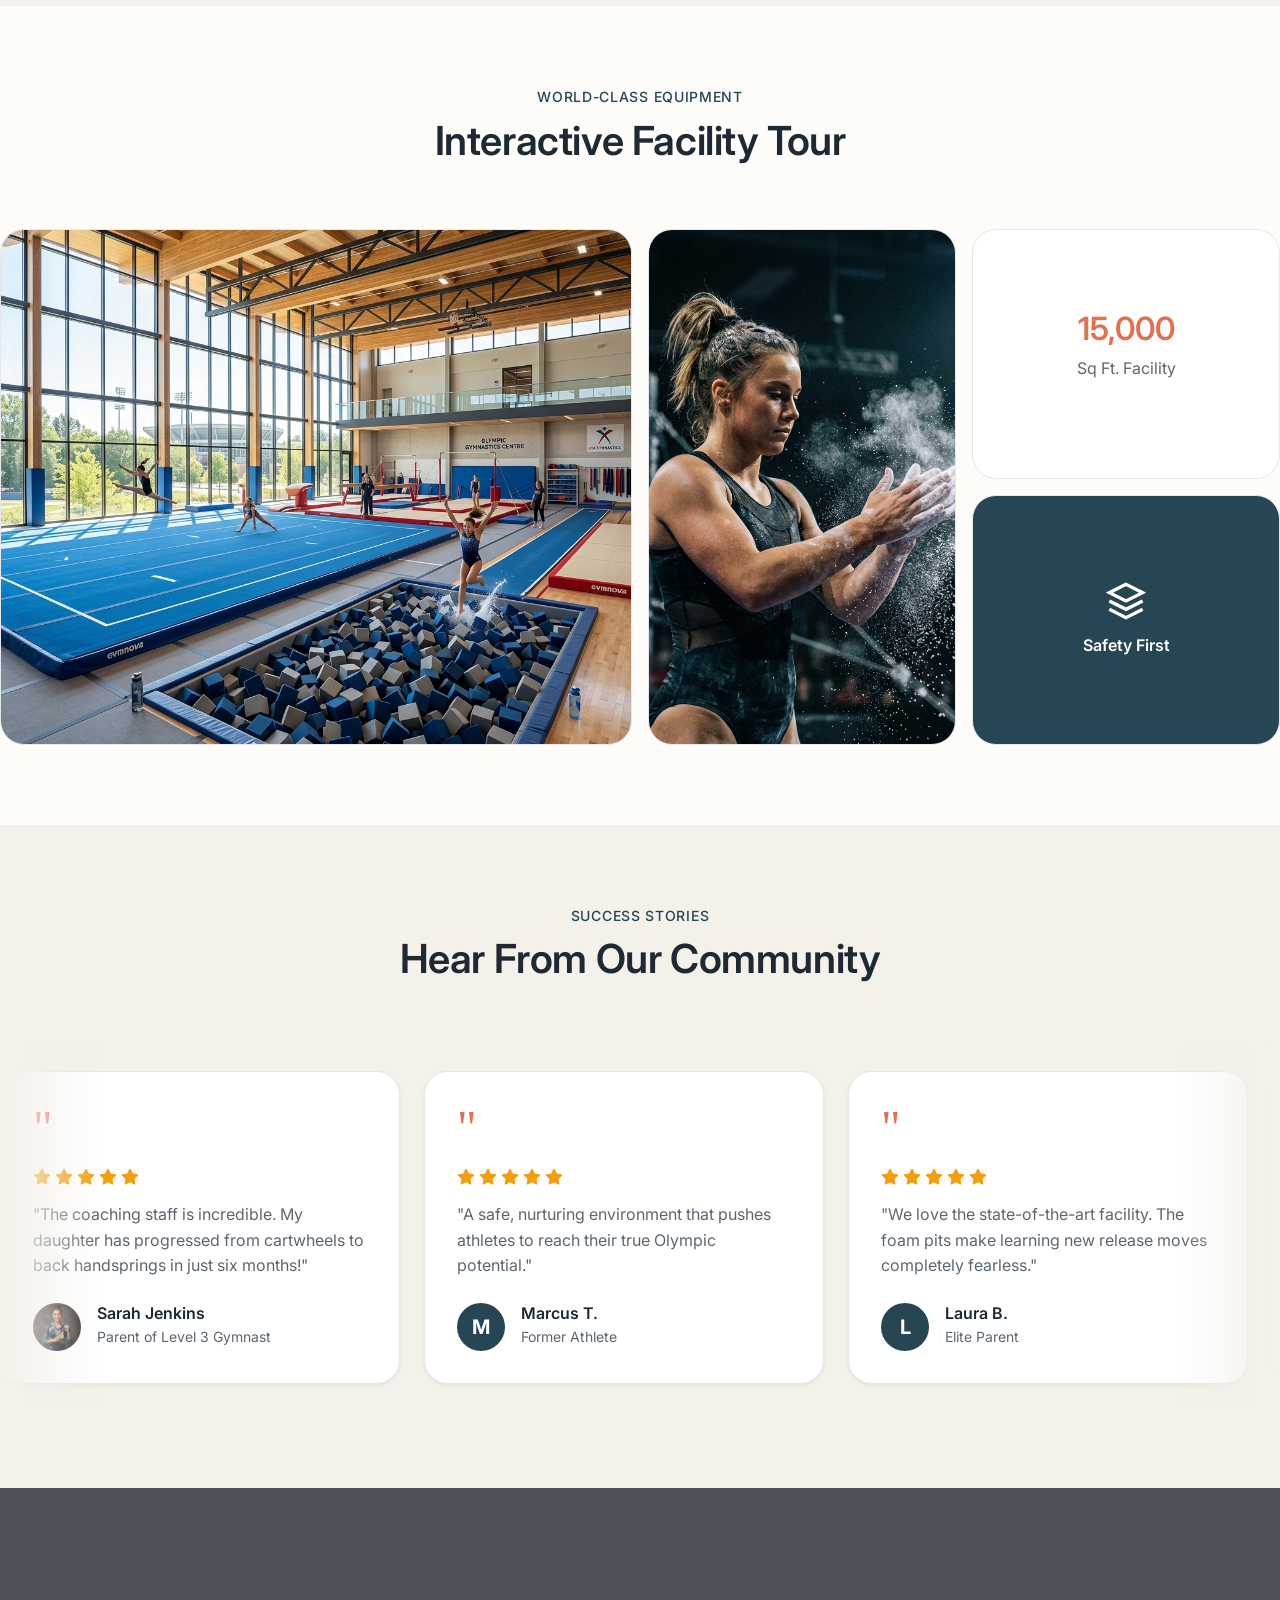
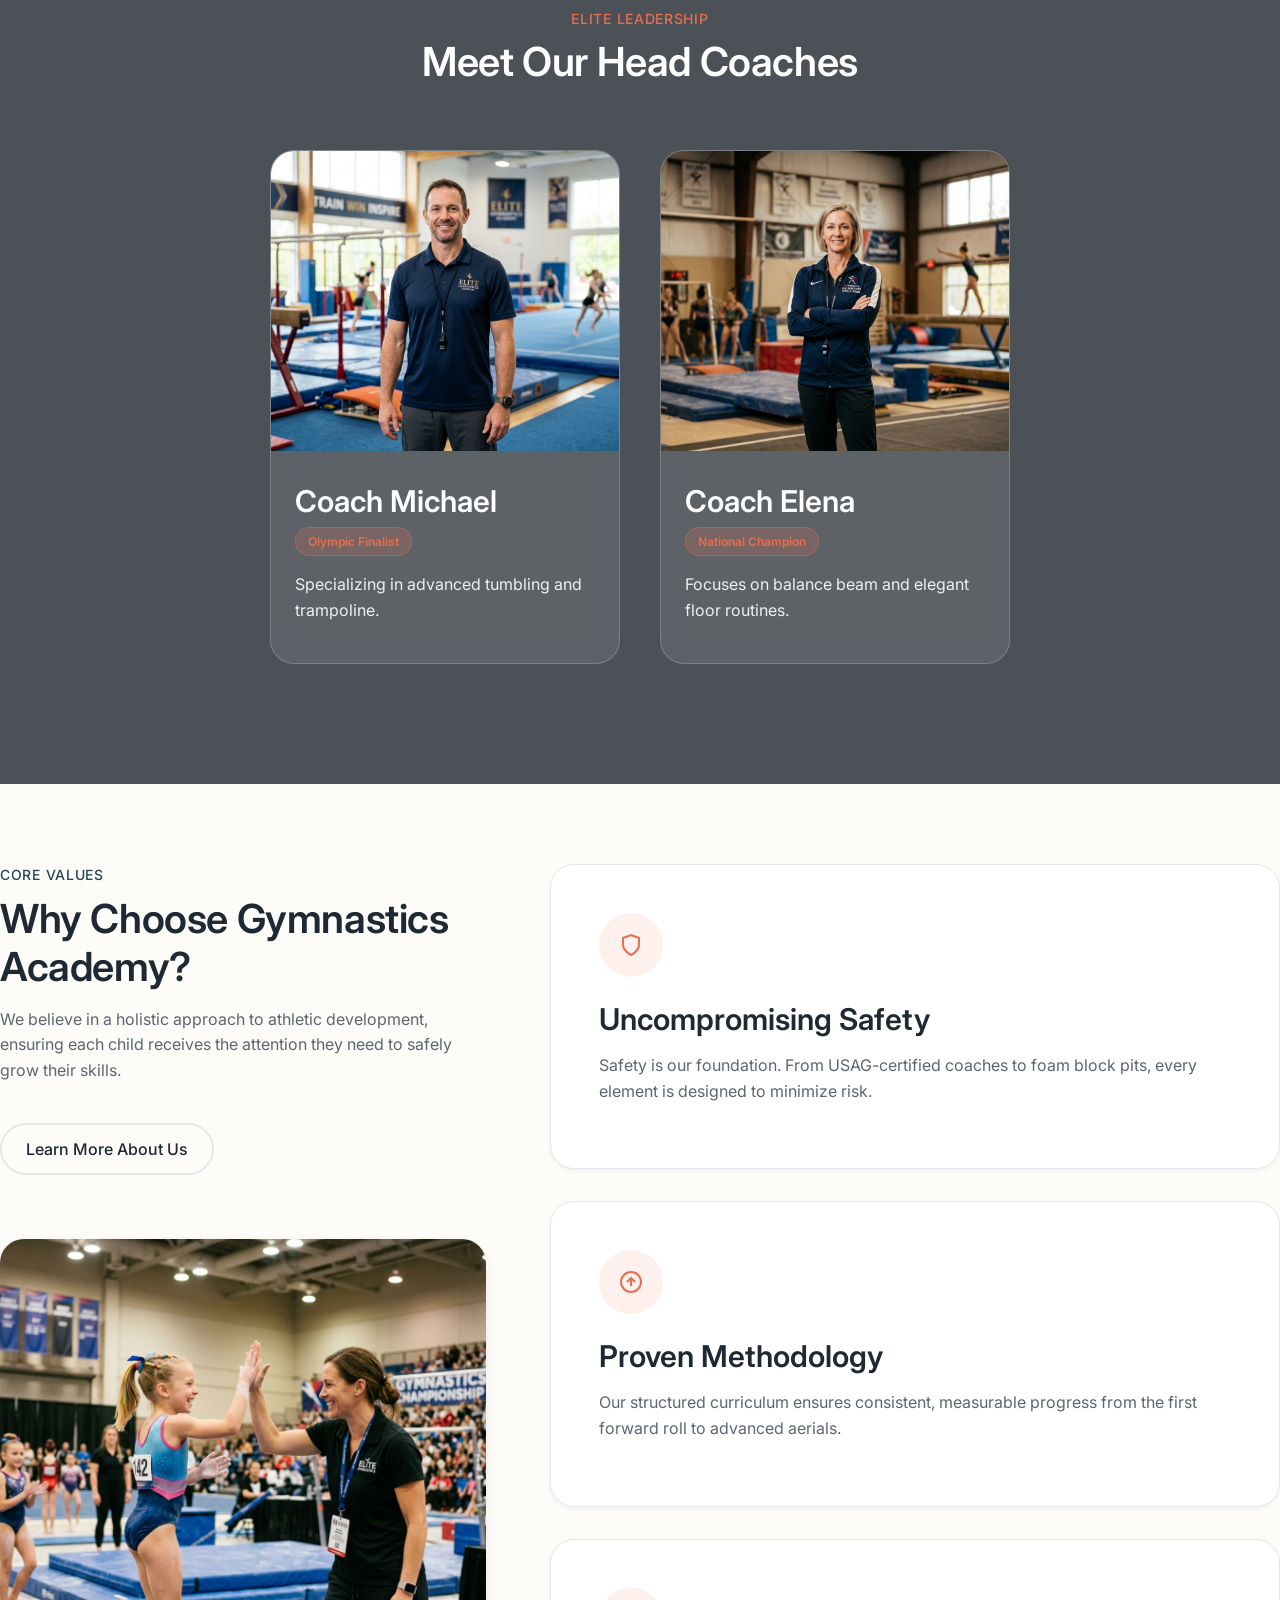
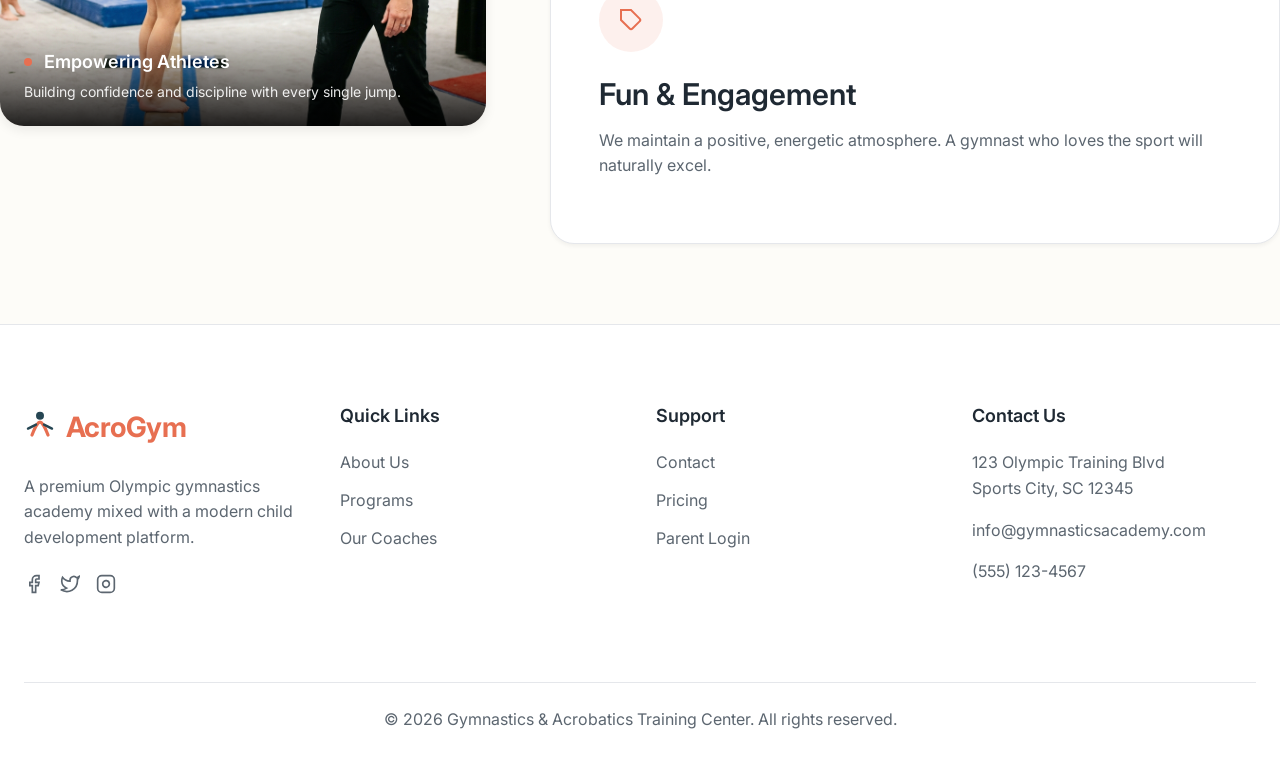
==== commit 6cd2137a: "3rd commit" ====
--- a/index.html
+++ b/index.html
@@ -40,7 +40,7 @@
         </div>
         
         <div class="nav-actions">
-            <a href="dashboard.html" class="nav-link dashboard-icon-link" aria-label="Dashboard" style="display: none; padding: 8px; border-radius: 8px; display: inline-flex; align-items: center; justify-content: center; height: 36px; width: 36px;">
+            <a href="dashboard.html" class="nav-link dashboard-icon-link" aria-label="Dashboard" style="display: none; display: inline-flex; align-items: center; justify-content: center; height: 36px; width: 36px;">
                 <svg width="20" height="20" viewBox="0 0 24 24" fill="none" stroke="currentColor" stroke-width="2" stroke-linecap="round" stroke-linejoin="round">
                     <rect x="3" y="3" width="7" height="7"></rect>
                     <rect x="14" y="3" width="7" height="7"></rect>
@@ -65,7 +65,7 @@
         @media (min-width: 1025px) {
             .nav-links { display: flex !important; }
             .mobile-menu-btn { display: none !important; }
-            .nav-actions .nav-link { display: block !important; }
+            .nav-actions .nav-link { display: inline-flex !important; }
         }
         @media (max-width: 1024px) {
             .nav-links { display: none; }
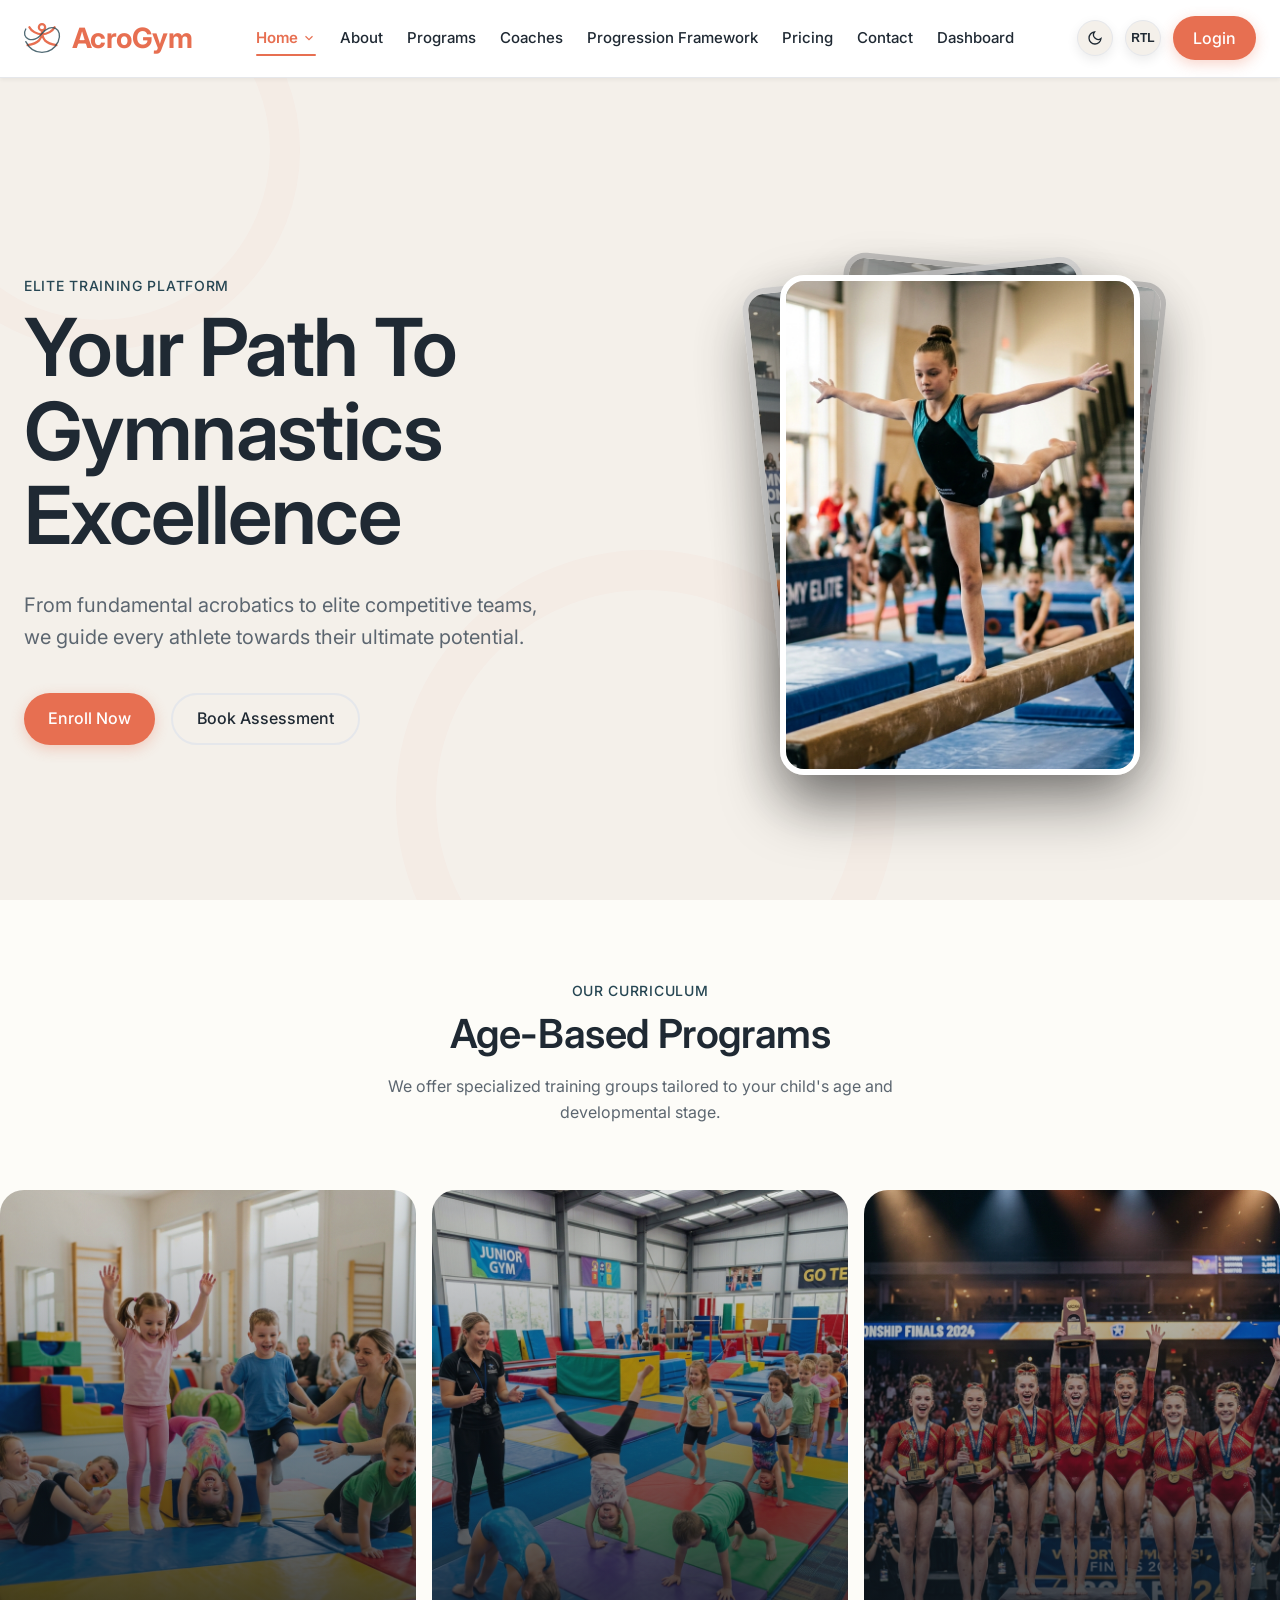
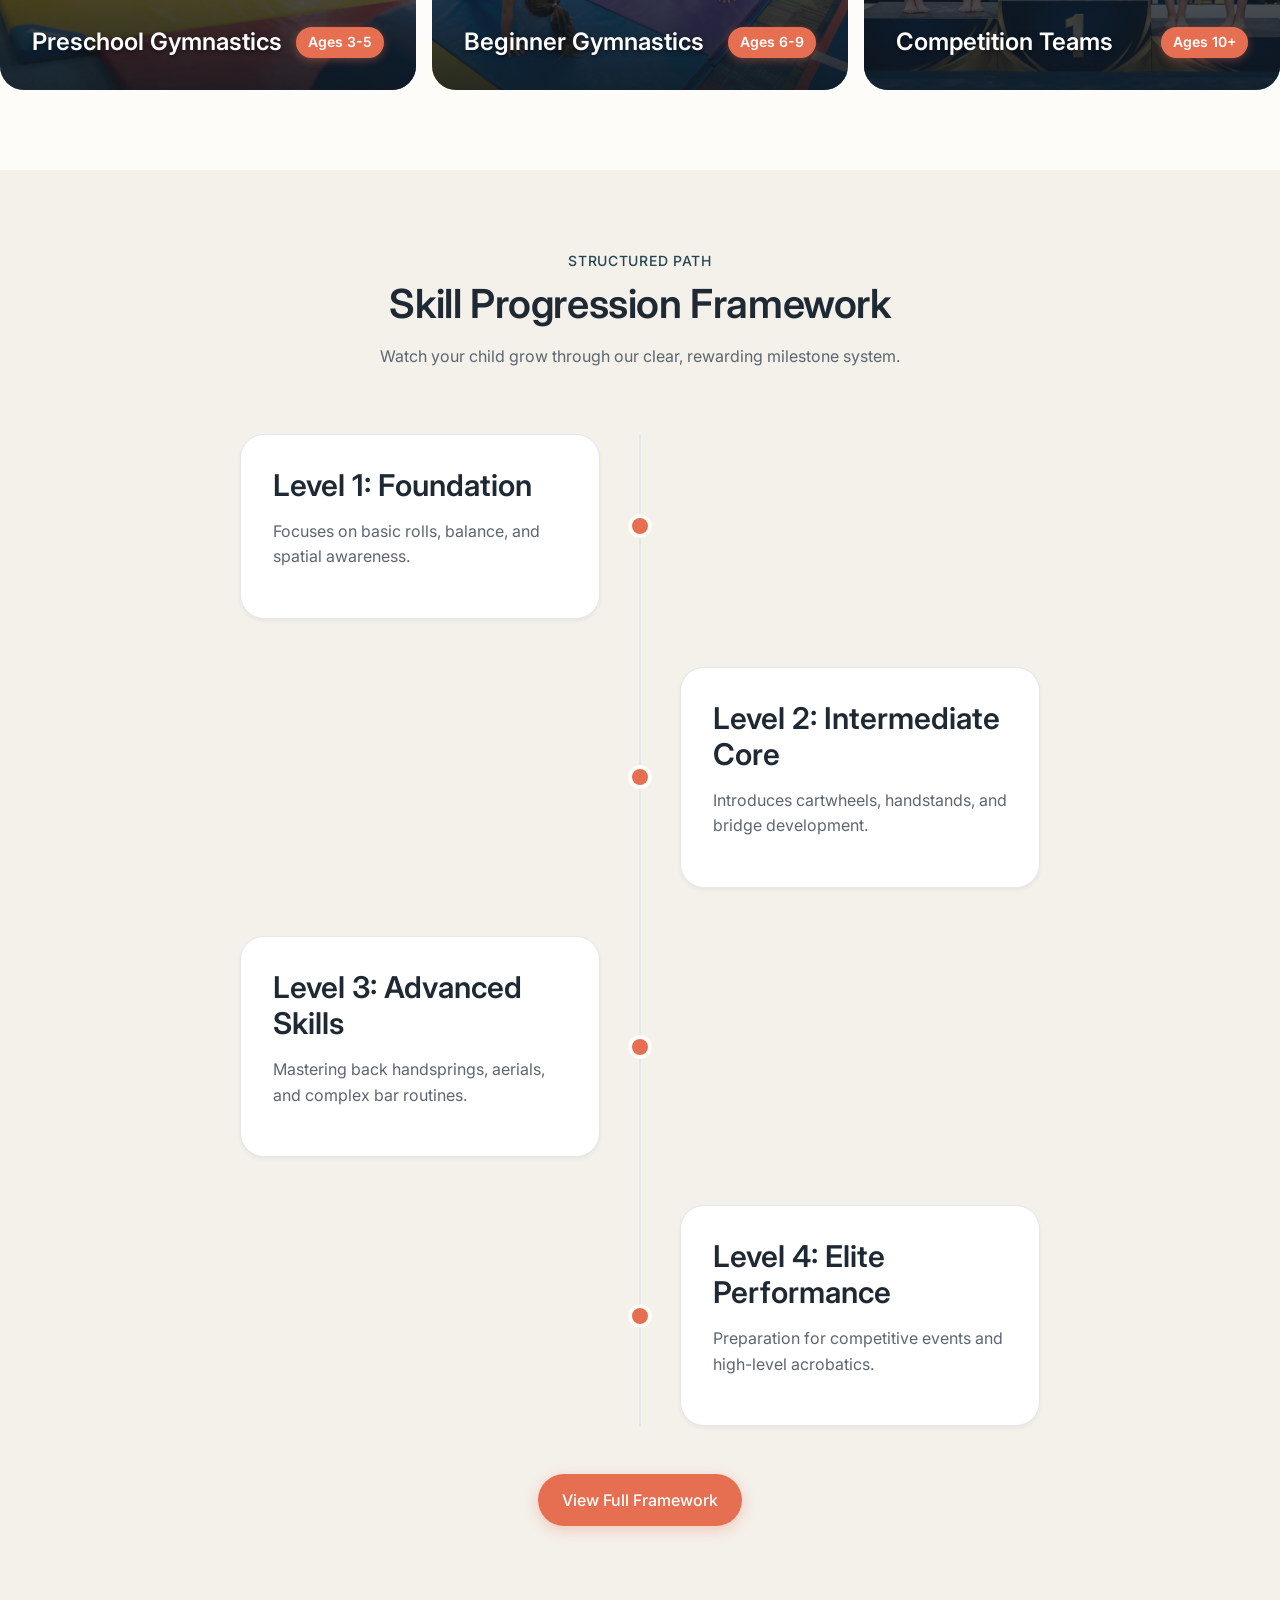
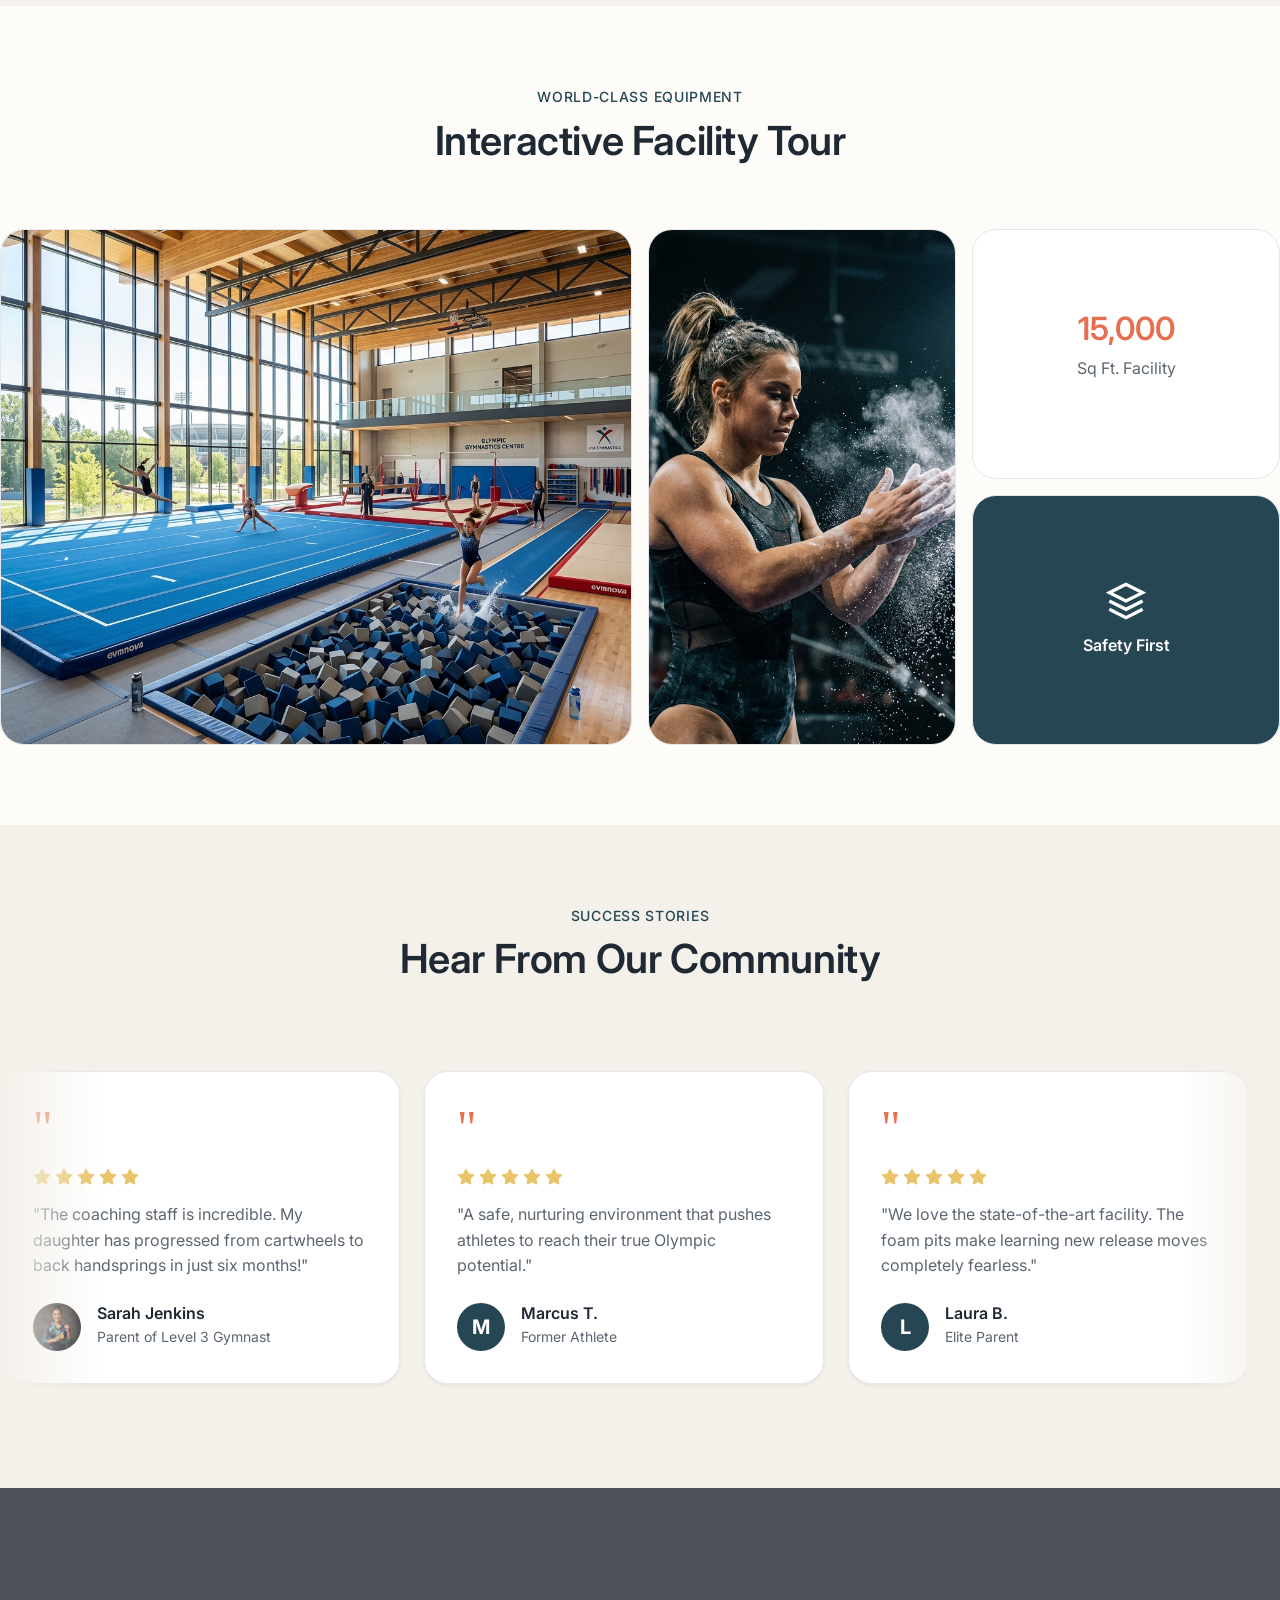
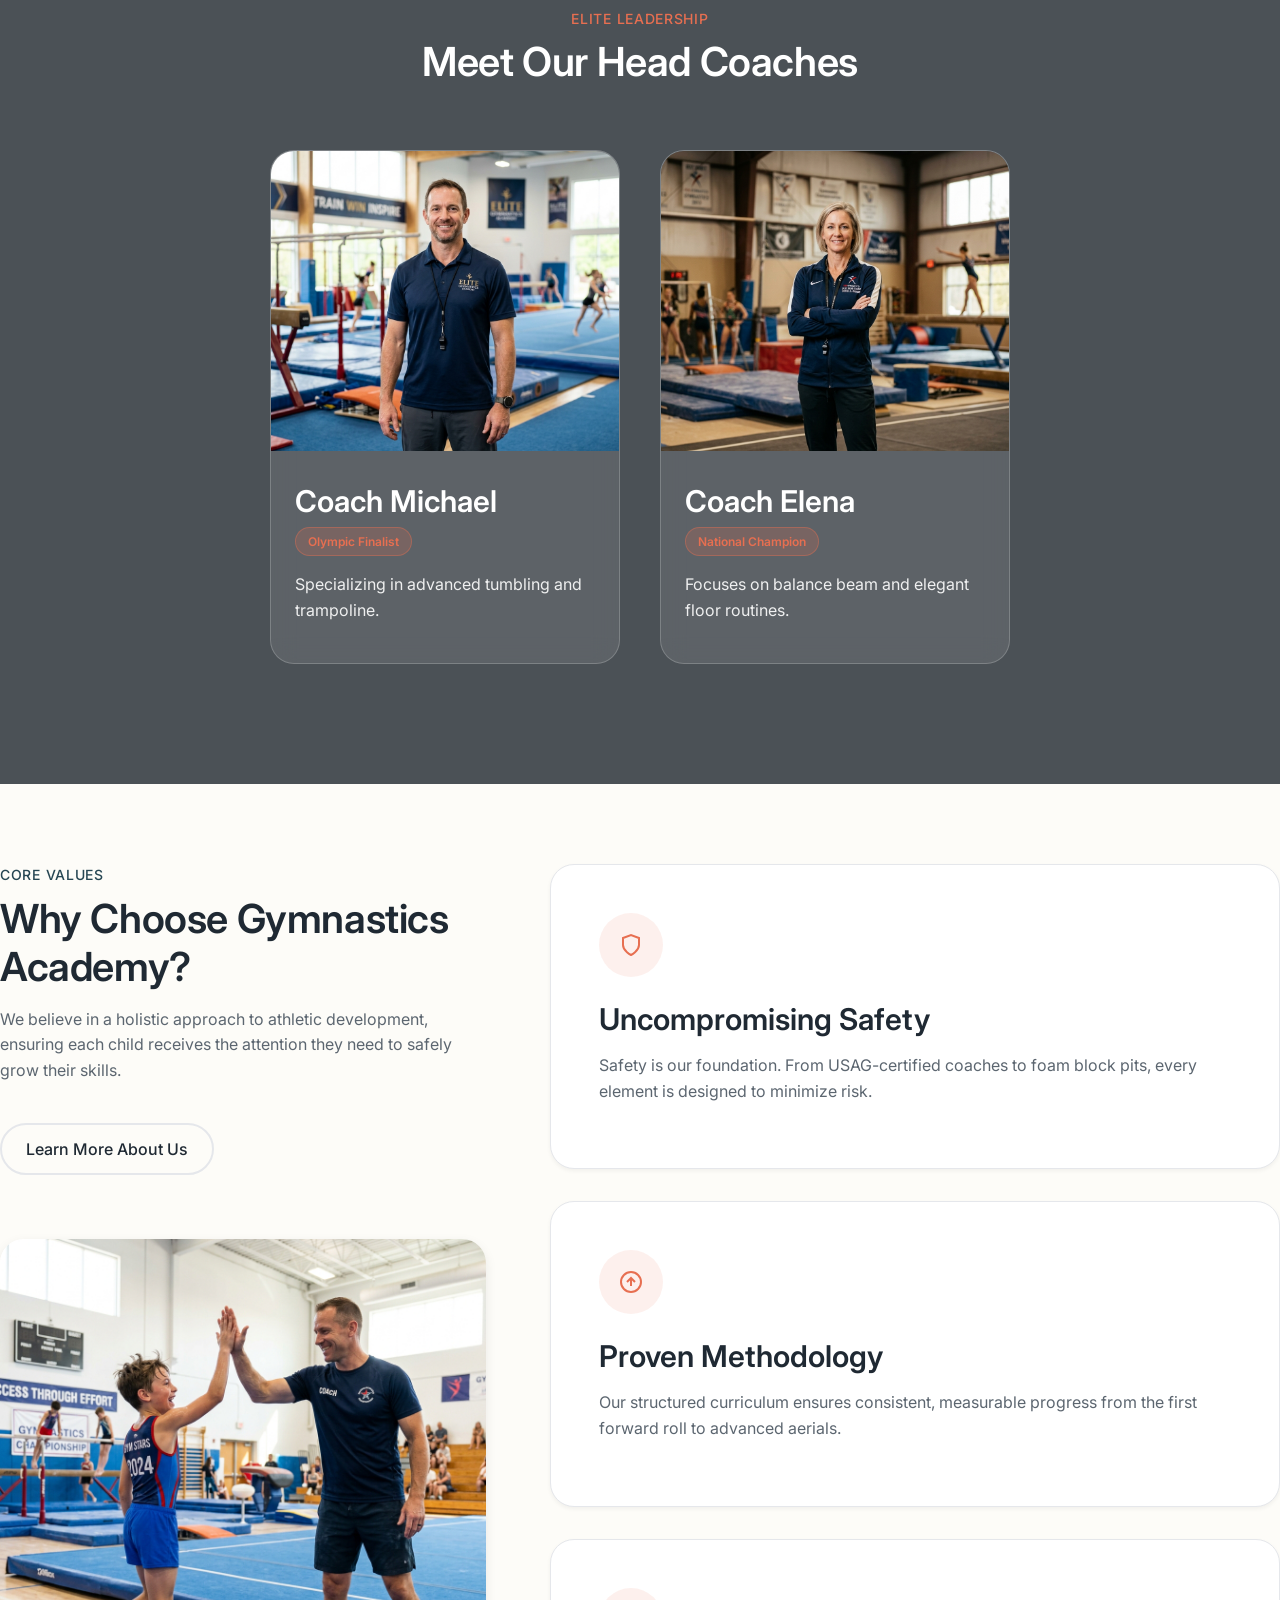
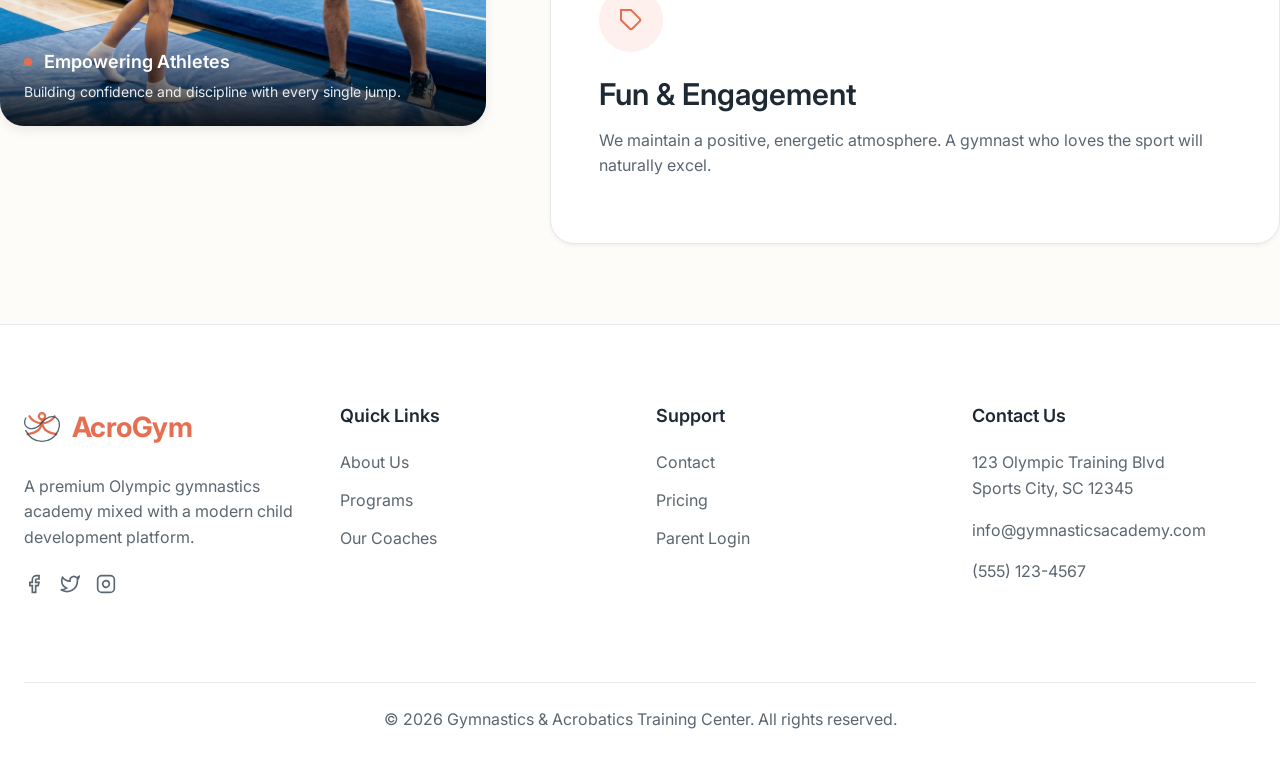
==== commit 9251494d: "5th commit" ====
--- a/index.html
+++ b/index.html
@@ -16,10 +16,14 @@
     <nav class="navbar">
         <div class="container navbar-container">
         <a href="index.html" class="nav-brand" style="text-decoration: none;">
-            <svg class="brand-icon" width="32" height="32" viewBox="0 0 40 40" fill="none" xmlns="http://www.w3.org/2000/svg" style="margin-right: 10px;">
-    <path d="M10 30C10 30 16 14 20 14C24 14 30 30 30 30" stroke="var(--primary-accent)" stroke-width="4" stroke-linecap="round" stroke-linejoin="round"/>
-    <circle cx="20" cy="6" r="5" fill="var(--secondary-accent)"/>
-    <path d="M5 22L15 17M35 22L25 17" stroke="currentColor" stroke-width="3" stroke-linecap="round"/>
+            <svg class="brand-icon" width="36" height="36" viewBox="0 0 40 40" fill="none" xmlns="http://www.w3.org/2000/svg" style="margin-right: 12px; overflow: visible;">
+    <!-- Elegant Continuous Line Art Gymnast -->
+    <!-- Head -->
+    <circle cx="20" cy="8" r="3.5" stroke="var(--primary-accent)" stroke-width="2.5" fill="none"/>
+    <!-- Body and Limbs (Split Leap) -->
+    <path d="M 20 11.5 C 20 22, 16 26, 4 28 M 20 11.5 C 20 22, 24 26, 36 28 M 20 16 C 14 16, 8 12, 6 8 M 20 16 C 26 16, 32 12, 34 8" stroke="var(--primary-accent)" stroke-width="2.5" stroke-linecap="round" stroke-linejoin="round"/>
+    <!-- Swirling Ribbon Effect -->
+    <path d="M 2 24 C 10 40, 30 40, 38 24 C 44 10, 30 2, 20 15 C 10 28, -4 20, 2 10" stroke="var(--secondary-accent)" stroke-width="1.5" stroke-linecap="round" stroke-linejoin="round" opacity="0.8"/>
 </svg><span style="display: inline-flex; align-items: center; letter-spacing: -0.02em; font-weight: 700;">Acro<span style="color: var(--primary-accent);">Gym</span></span>
         </a>
         
@@ -37,17 +41,10 @@
             <a href="progression-framework.html" class="nav-link">Progression Framework</a>
             <a href="pricing.html" class="nav-link">Pricing</a>
             <a href="contact.html" class="nav-link">Contact</a>
+            <a href="dashboard.html" class="nav-link">Dashboard</a>
         </div>
         
         <div class="nav-actions">
-            <a href="dashboard.html" class="nav-link dashboard-icon-link" aria-label="Dashboard" style="display: none; display: inline-flex; align-items: center; justify-content: center; height: 36px; width: 36px;">
-                <svg width="20" height="20" viewBox="0 0 24 24" fill="none" stroke="currentColor" stroke-width="2" stroke-linecap="round" stroke-linejoin="round">
-                    <rect x="3" y="3" width="7" height="7"></rect>
-                    <rect x="14" y="3" width="7" height="7"></rect>
-                    <rect x="14" y="14" width="7" height="7"></rect>
-                    <rect x="3" y="14" width="7" height="7"></rect>
-                </svg>
-            </a>
             <button class="control-btn" id="theme-toggle" aria-label="Toggle Dark Mode" style="width: 36px; height: 36px;">
                 <svg width="16" height="16" viewBox="0 0 24 24" fill="none" stroke="currentColor" stroke-width="2"><path d="M21 12.79A9 9 0 1 1 11.21 3 7 7 0 0 0 21 12.79z"></path></svg>
             </button>
@@ -138,7 +135,7 @@
         </div>
         
         <div class="premium-curriculum-layout">
-            <div class="curriculum-pane" style="background-image: url('assets/images/preschool_gymnastics_1781703621250.png');">
+            <div class="curriculum-pane" style="background-image: url('assets/images/index_preschool_curriculum.png');">
                 <div class="curriculum-pane-overlay"></div>
                 <div class="curriculum-pane-content">
                     <div class="curriculum-pane-header">
@@ -275,7 +272,7 @@
                 <!-- Testimonial 1 -->
                 <div class="testimonial-card">
                     <div class="quote-icon">"</div>
-                    <div class="rating-stars" style="display: flex; gap: 4px; margin-bottom: 16px; color: #F59E0B;">
+                    <div class="rating-stars" style="display: flex; gap: 4px; margin-bottom: 16px; color: var(--highlight);">
                         <svg width="18" height="18" viewBox="0 0 24 24" fill="currentColor" stroke="currentColor" stroke-width="2" stroke-linecap="round" stroke-linejoin="round"><polygon points="12 2 15.09 8.26 22 9.27 17 14.14 18.18 21.02 12 17.77 5.82 21.02 7 14.14 2 9.27 8.91 8.26 12 2"></polygon></svg>
                         <svg width="18" height="18" viewBox="0 0 24 24" fill="currentColor" stroke="currentColor" stroke-width="2" stroke-linecap="round" stroke-linejoin="round"><polygon points="12 2 15.09 8.26 22 9.27 17 14.14 18.18 21.02 12 17.77 5.82 21.02 7 14.14 2 9.27 8.91 8.26 12 2"></polygon></svg>
                         <svg width="18" height="18" viewBox="0 0 24 24" fill="currentColor" stroke="currentColor" stroke-width="2" stroke-linecap="round" stroke-linejoin="round"><polygon points="12 2 15.09 8.26 22 9.27 17 14.14 18.18 21.02 12 17.77 5.82 21.02 7 14.14 2 9.27 8.91 8.26 12 2"></polygon></svg>
@@ -294,7 +291,7 @@
                 <!-- Testimonial 2 -->
                 <div class="testimonial-card">
                     <div class="quote-icon">"</div>
-                    <div class="rating-stars" style="display: flex; gap: 4px; margin-bottom: 16px; color: #F59E0B;">
+                    <div class="rating-stars" style="display: flex; gap: 4px; margin-bottom: 16px; color: var(--highlight);">
                         <svg width="18" height="18" viewBox="0 0 24 24" fill="currentColor" stroke="currentColor" stroke-width="2" stroke-linecap="round" stroke-linejoin="round"><polygon points="12 2 15.09 8.26 22 9.27 17 14.14 18.18 21.02 12 17.77 5.82 21.02 7 14.14 2 9.27 8.91 8.26 12 2"></polygon></svg>
                         <svg width="18" height="18" viewBox="0 0 24 24" fill="currentColor" stroke="currentColor" stroke-width="2" stroke-linecap="round" stroke-linejoin="round"><polygon points="12 2 15.09 8.26 22 9.27 17 14.14 18.18 21.02 12 17.77 5.82 21.02 7 14.14 2 9.27 8.91 8.26 12 2"></polygon></svg>
                         <svg width="18" height="18" viewBox="0 0 24 24" fill="currentColor" stroke="currentColor" stroke-width="2" stroke-linecap="round" stroke-linejoin="round"><polygon points="12 2 15.09 8.26 22 9.27 17 14.14 18.18 21.02 12 17.77 5.82 21.02 7 14.14 2 9.27 8.91 8.26 12 2"></polygon></svg>
@@ -313,7 +310,7 @@
                 <!-- Testimonial 3 -->
                 <div class="testimonial-card">
                     <div class="quote-icon">"</div>
-                    <div class="rating-stars" style="display: flex; gap: 4px; margin-bottom: 16px; color: #F59E0B;">
+                    <div class="rating-stars" style="display: flex; gap: 4px; margin-bottom: 16px; color: var(--highlight);">
                         <svg width="18" height="18" viewBox="0 0 24 24" fill="currentColor" stroke="currentColor" stroke-width="2" stroke-linecap="round" stroke-linejoin="round"><polygon points="12 2 15.09 8.26 22 9.27 17 14.14 18.18 21.02 12 17.77 5.82 21.02 7 14.14 2 9.27 8.91 8.26 12 2"></polygon></svg>
                         <svg width="18" height="18" viewBox="0 0 24 24" fill="currentColor" stroke="currentColor" stroke-width="2" stroke-linecap="round" stroke-linejoin="round"><polygon points="12 2 15.09 8.26 22 9.27 17 14.14 18.18 21.02 12 17.77 5.82 21.02 7 14.14 2 9.27 8.91 8.26 12 2"></polygon></svg>
                         <svg width="18" height="18" viewBox="0 0 24 24" fill="currentColor" stroke="currentColor" stroke-width="2" stroke-linecap="round" stroke-linejoin="round"><polygon points="12 2 15.09 8.26 22 9.27 17 14.14 18.18 21.02 12 17.77 5.82 21.02 7 14.14 2 9.27 8.91 8.26 12 2"></polygon></svg>
@@ -332,7 +329,7 @@
                 <!-- Duplicate for Infinite Loop -->
                 <div class="testimonial-card">
                     <div class="quote-icon">"</div>
-                    <div class="rating-stars" style="display: flex; gap: 4px; margin-bottom: 16px; color: #F59E0B;">
+                    <div class="rating-stars" style="display: flex; gap: 4px; margin-bottom: 16px; color: var(--highlight);">
                         <svg width="18" height="18" viewBox="0 0 24 24" fill="currentColor" stroke="currentColor" stroke-width="2" stroke-linecap="round" stroke-linejoin="round"><polygon points="12 2 15.09 8.26 22 9.27 17 14.14 18.18 21.02 12 17.77 5.82 21.02 7 14.14 2 9.27 8.91 8.26 12 2"></polygon></svg>
                         <svg width="18" height="18" viewBox="0 0 24 24" fill="currentColor" stroke="currentColor" stroke-width="2" stroke-linecap="round" stroke-linejoin="round"><polygon points="12 2 15.09 8.26 22 9.27 17 14.14 18.18 21.02 12 17.77 5.82 21.02 7 14.14 2 9.27 8.91 8.26 12 2"></polygon></svg>
                         <svg width="18" height="18" viewBox="0 0 24 24" fill="currentColor" stroke="currentColor" stroke-width="2" stroke-linecap="round" stroke-linejoin="round"><polygon points="12 2 15.09 8.26 22 9.27 17 14.14 18.18 21.02 12 17.77 5.82 21.02 7 14.14 2 9.27 8.91 8.26 12 2"></polygon></svg>
@@ -341,7 +338,7 @@
                     </div>
                     <p>"The coaching staff is incredible. My daughter has progressed from cartwheels to back handsprings in just six months!"</p>
                     <div class="testimonial-author">
-                        <img src="assets/images/gymnast_gold_medal.png" alt="Avatar">
+                        <img src="assets/images/index_testimonial_avatar.png" alt="Avatar">
                         <div>
                             <h4>Sarah Jenkins</h4>
                             <span>Parent of Level 3 Gymnast</span>
@@ -350,7 +347,7 @@
                 </div>
                 <div class="testimonial-card">
                     <div class="quote-icon">"</div>
-                    <div class="rating-stars" style="display: flex; gap: 4px; margin-bottom: 16px; color: #F59E0B;">
+                    <div class="rating-stars" style="display: flex; gap: 4px; margin-bottom: 16px; color: var(--highlight);">
                         <svg width="18" height="18" viewBox="0 0 24 24" fill="currentColor" stroke="currentColor" stroke-width="2" stroke-linecap="round" stroke-linejoin="round"><polygon points="12 2 15.09 8.26 22 9.27 17 14.14 18.18 21.02 12 17.77 5.82 21.02 7 14.14 2 9.27 8.91 8.26 12 2"></polygon></svg>
                         <svg width="18" height="18" viewBox="0 0 24 24" fill="currentColor" stroke="currentColor" stroke-width="2" stroke-linecap="round" stroke-linejoin="round"><polygon points="12 2 15.09 8.26 22 9.27 17 14.14 18.18 21.02 12 17.77 5.82 21.02 7 14.14 2 9.27 8.91 8.26 12 2"></polygon></svg>
                         <svg width="18" height="18" viewBox="0 0 24 24" fill="currentColor" stroke="currentColor" stroke-width="2" stroke-linecap="round" stroke-linejoin="round"><polygon points="12 2 15.09 8.26 22 9.27 17 14.14 18.18 21.02 12 17.77 5.82 21.02 7 14.14 2 9.27 8.91 8.26 12 2"></polygon></svg>
@@ -368,7 +365,7 @@
                 </div>
                 <div class="testimonial-card">
                     <div class="quote-icon">"</div>
-                    <div class="rating-stars" style="display: flex; gap: 4px; margin-bottom: 16px; color: #F59E0B;">
+                    <div class="rating-stars" style="display: flex; gap: 4px; margin-bottom: 16px; color: var(--highlight);">
                         <svg width="18" height="18" viewBox="0 0 24 24" fill="currentColor" stroke="currentColor" stroke-width="2" stroke-linecap="round" stroke-linejoin="round"><polygon points="12 2 15.09 8.26 22 9.27 17 14.14 18.18 21.02 12 17.77 5.82 21.02 7 14.14 2 9.27 8.91 8.26 12 2"></polygon></svg>
                         <svg width="18" height="18" viewBox="0 0 24 24" fill="currentColor" stroke="currentColor" stroke-width="2" stroke-linecap="round" stroke-linejoin="round"><polygon points="12 2 15.09 8.26 22 9.27 17 14.14 18.18 21.02 12 17.77 5.82 21.02 7 14.14 2 9.27 8.91 8.26 12 2"></polygon></svg>
                         <svg width="18" height="18" viewBox="0 0 24 24" fill="currentColor" stroke="currentColor" stroke-width="2" stroke-linecap="round" stroke-linejoin="round"><polygon points="12 2 15.09 8.26 22 9.27 17 14.14 18.18 21.02 12 17.77 5.82 21.02 7 14.14 2 9.27 8.91 8.26 12 2"></polygon></svg>
@@ -389,7 +386,7 @@
     </section>
 
     <!-- 3. Head Coaches -->
-    <section class="section glass-section" style="background-image: url('assets/images/facility_spring_floor.png');">
+    <section class="section glass-section" style="background-image: url('assets/images/index_facility_bg.png');">
         <div class="glass-overlay"></div>
         <div class="container" style="position: relative; z-index: 2;">
             <div class="section-title" style="color: white;">
@@ -430,7 +427,7 @@
                 </div>
                 
                 <div class="sticky-image-card" style="position: relative; border-radius: var(--border-radius-lg); overflow: hidden; box-shadow: var(--shadow-md); margin-top: 24px;">
-                    <img src="assets/images/coach_high_five.png" alt="Coach high fiving gymnast" style="width: 100%; height: 100%; min-height: 280px; object-fit: cover; display: block; transition: transform 0.4s ease;" onmouseover="this.style.transform='scale(1.05)'" onmouseout="this.style.transform='scale(1)'">
+                    <img src="assets/images/coaches_mentoring.png" alt="Coach high fiving gymnast" style="width: 100%; height: 100%; min-height: 280px; object-fit: cover; display: block; transition: transform 0.4s ease;" onmouseover="this.style.transform='scale(1.05)'" onmouseout="this.style.transform='scale(1)'">
                     <div style="position: absolute; bottom: 0; left: 0; width: 100%; padding: 24px; background: linear-gradient(to top, rgba(0,0,0,0.85) 0%, transparent 100%);">
                         <div style="display: flex; align-items: center; gap: 12px; margin-bottom: 8px;">
                             <div style="background: var(--primary-accent); width: 8px; height: 8px; border-radius: 50%;"></div>
@@ -465,10 +462,14 @@
             <div class="grid grid-cols-4 gap-8">
                 <div>
                     <a href="index.html" class="nav-brand" style="margin-bottom: 24px; text-decoration: none; display: flex;">
-                        <svg class="brand-icon" width="32" height="32" viewBox="0 0 40 40" fill="none" xmlns="http://www.w3.org/2000/svg" style="margin-right: 10px;">
-    <path d="M10 30C10 30 16 14 20 14C24 14 30 30 30 30" stroke="var(--primary-accent)" stroke-width="4" stroke-linecap="round" stroke-linejoin="round"/>
-    <circle cx="20" cy="6" r="5" fill="var(--secondary-accent)"/>
-    <path d="M5 22L15 17M35 22L25 17" stroke="currentColor" stroke-width="3" stroke-linecap="round"/>
+                        <svg class="brand-icon" width="36" height="36" viewBox="0 0 40 40" fill="none" xmlns="http://www.w3.org/2000/svg" style="margin-right: 12px; overflow: visible;">
+    <!-- Elegant Continuous Line Art Gymnast -->
+    <!-- Head -->
+    <circle cx="20" cy="8" r="3.5" stroke="var(--primary-accent)" stroke-width="2.5" fill="none"/>
+    <!-- Body and Limbs (Split Leap) -->
+    <path d="M 20 11.5 C 20 22, 16 26, 4 28 M 20 11.5 C 20 22, 24 26, 36 28 M 20 16 C 14 16, 8 12, 6 8 M 20 16 C 26 16, 32 12, 34 8" stroke="var(--primary-accent)" stroke-width="2.5" stroke-linecap="round" stroke-linejoin="round"/>
+    <!-- Swirling Ribbon Effect -->
+    <path d="M 2 24 C 10 40, 30 40, 38 24 C 44 10, 30 2, 20 15 C 10 28, -4 20, 2 10" stroke="var(--secondary-accent)" stroke-width="1.5" stroke-linecap="round" stroke-linejoin="round" opacity="0.8"/>
 </svg><span style="display: inline-flex; align-items: center; letter-spacing: -0.02em; font-weight: 700;">Acro<span style="color: var(--primary-accent);">Gym</span></span>
                     </a>
                     <p>A premium Olympic gymnastics academy mixed with a modern child development platform.</p>
--- a/assets/css/style.css
+++ b/assets/css/style.css
@@ -237,7 +237,7 @@
 }
 
 .btn-primary:hover {
-    background-color: #D65A3D;
+    background-color: var(--primary-accent); filter: brightness(0.9);
     transform: translateY(-2px);
     box-shadow: 0 6px 20px rgba(231, 111, 81, 0.4);
     color: #FFFFFF;
@@ -249,7 +249,7 @@
 }
 
 .btn-secondary:hover {
-    background-color: #1A323D;
+    background-color: var(--secondary-accent); filter: brightness(0.9);
     transform: translateY(-2px);
     color: #FFFFFF;
 }
@@ -303,7 +303,7 @@
 }
 
 .form-control::placeholder {
-    color: #A0AEC0;
+    color: var(--text-secondary);
 }
 
 /* Cards */
@@ -1029,7 +1029,7 @@
 
 .badge-warning {
     background: rgba(233, 196, 106, 0.1);
-    color: #D4A373;
+    color: var(--highlight);
 }
 
 /* Mobile Dashboard */
@@ -1221,7 +1221,7 @@
 }
 
 .back-to-top:hover {
-    background: #D65A3D;
+    background: var(--primary-accent); filter: brightness(0.9);
     transform: translateY(-4px);
     box-shadow: var(--shadow-lg);
 }
@@ -2217,9 +2217,20 @@
 
 /* MERGED FROM pages.css */
 /* pages.css */
+.text-center {
+    text-align: center !important;
+}
+
 .page-hero {
     position: relative;
     background: transparent;
+}
+
+.page-hero h1,
+.page-hero h2,
+.page-hero .subheading,
+.page-hero p {
+    color: #FFFFFF !important;
 }
 
 .image-reveal-wrapper {
--- a/assets/css/dark-mode.css
+++ b/assets/css/dark-mode.css
@@ -33,7 +33,7 @@
 }
 
 [data-theme="dark"] .form-control::placeholder {
-    color: #4B5563;
+    color: var(--text-secondary);
 }
 
 [data-theme="dark"] .control-btn {
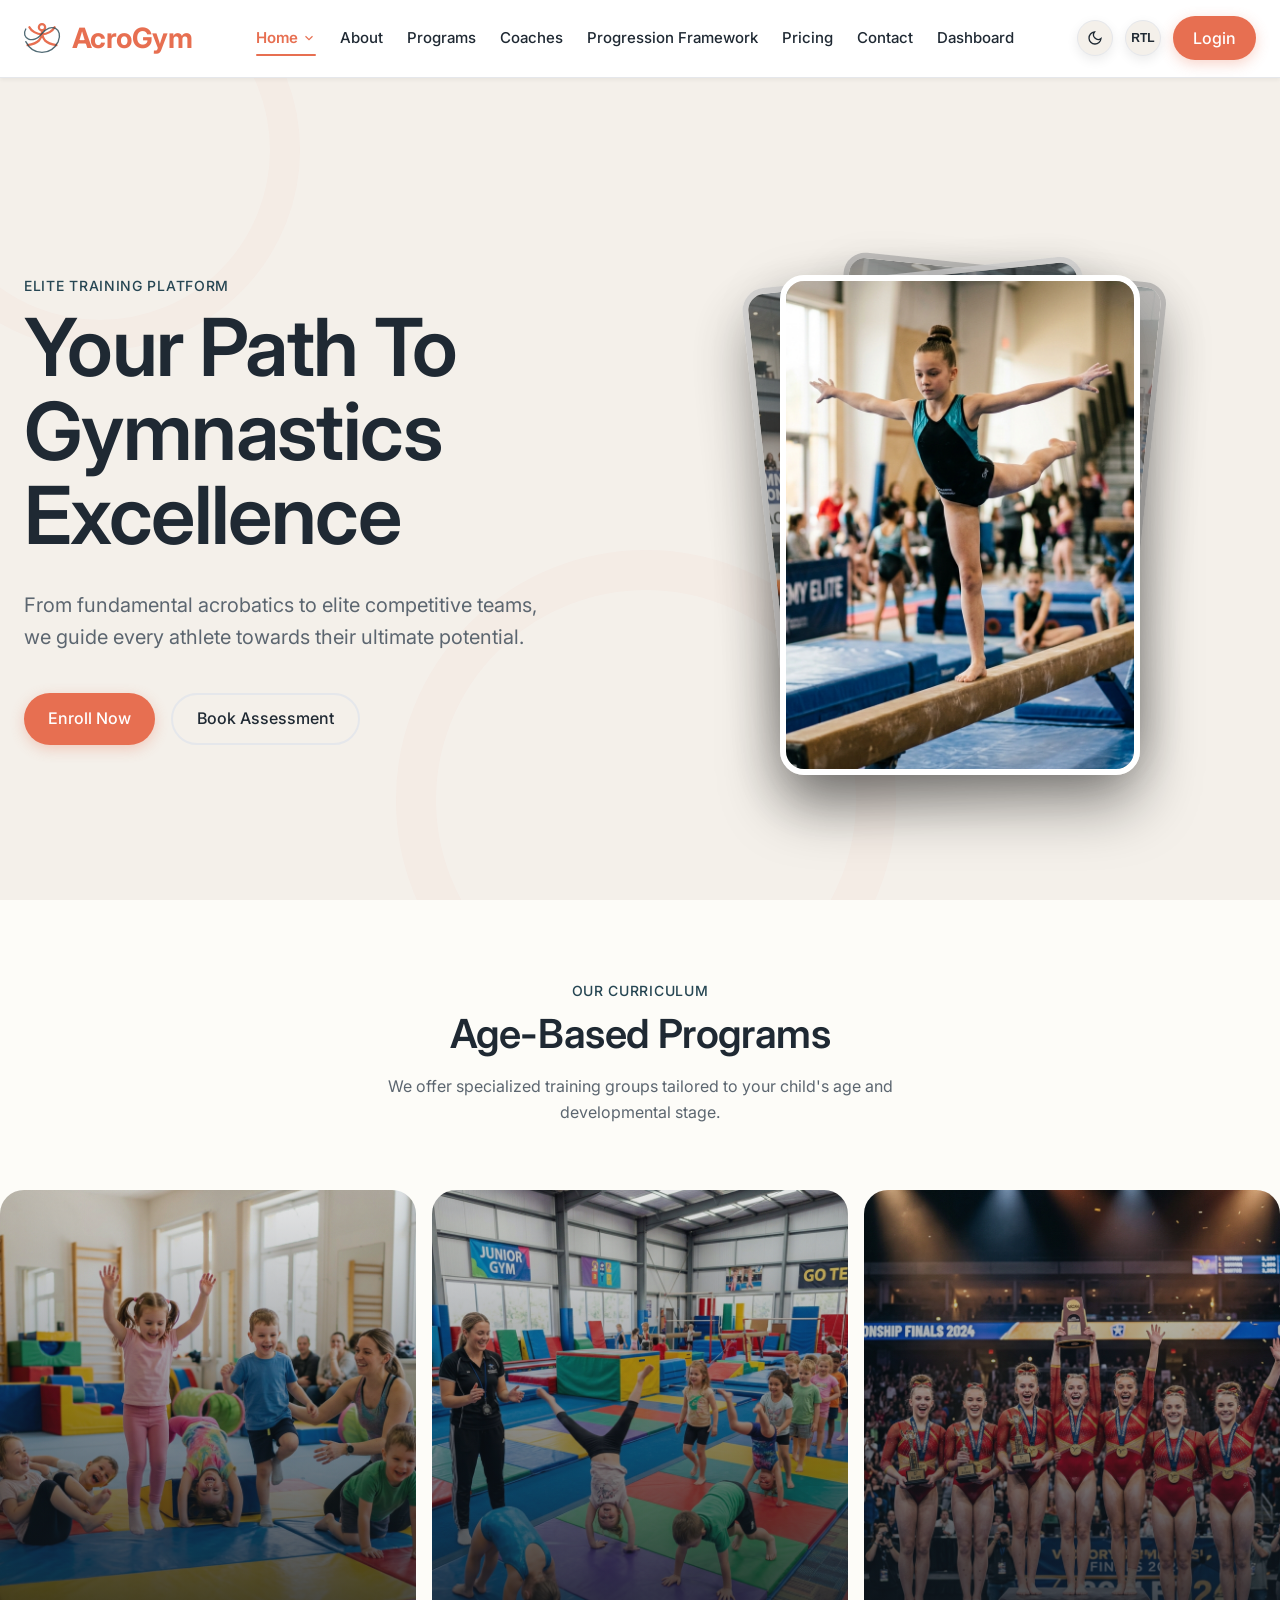
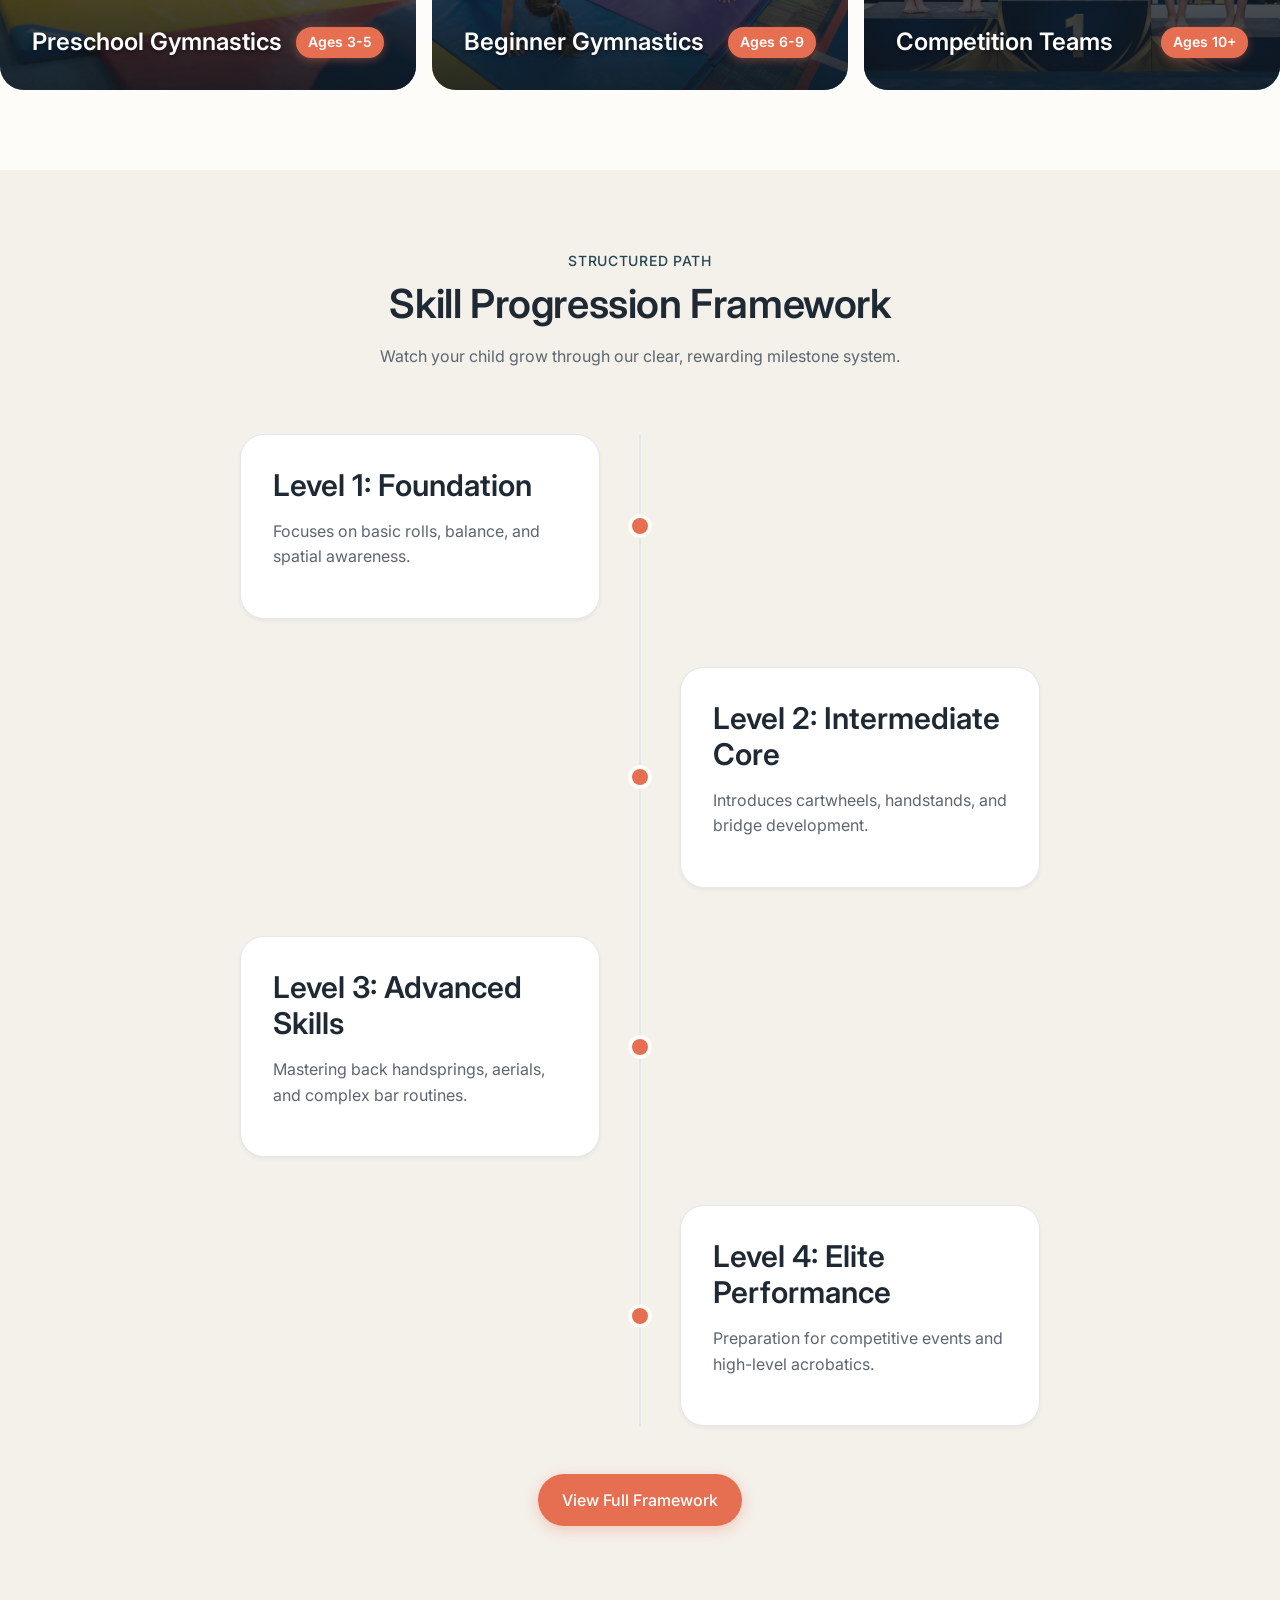
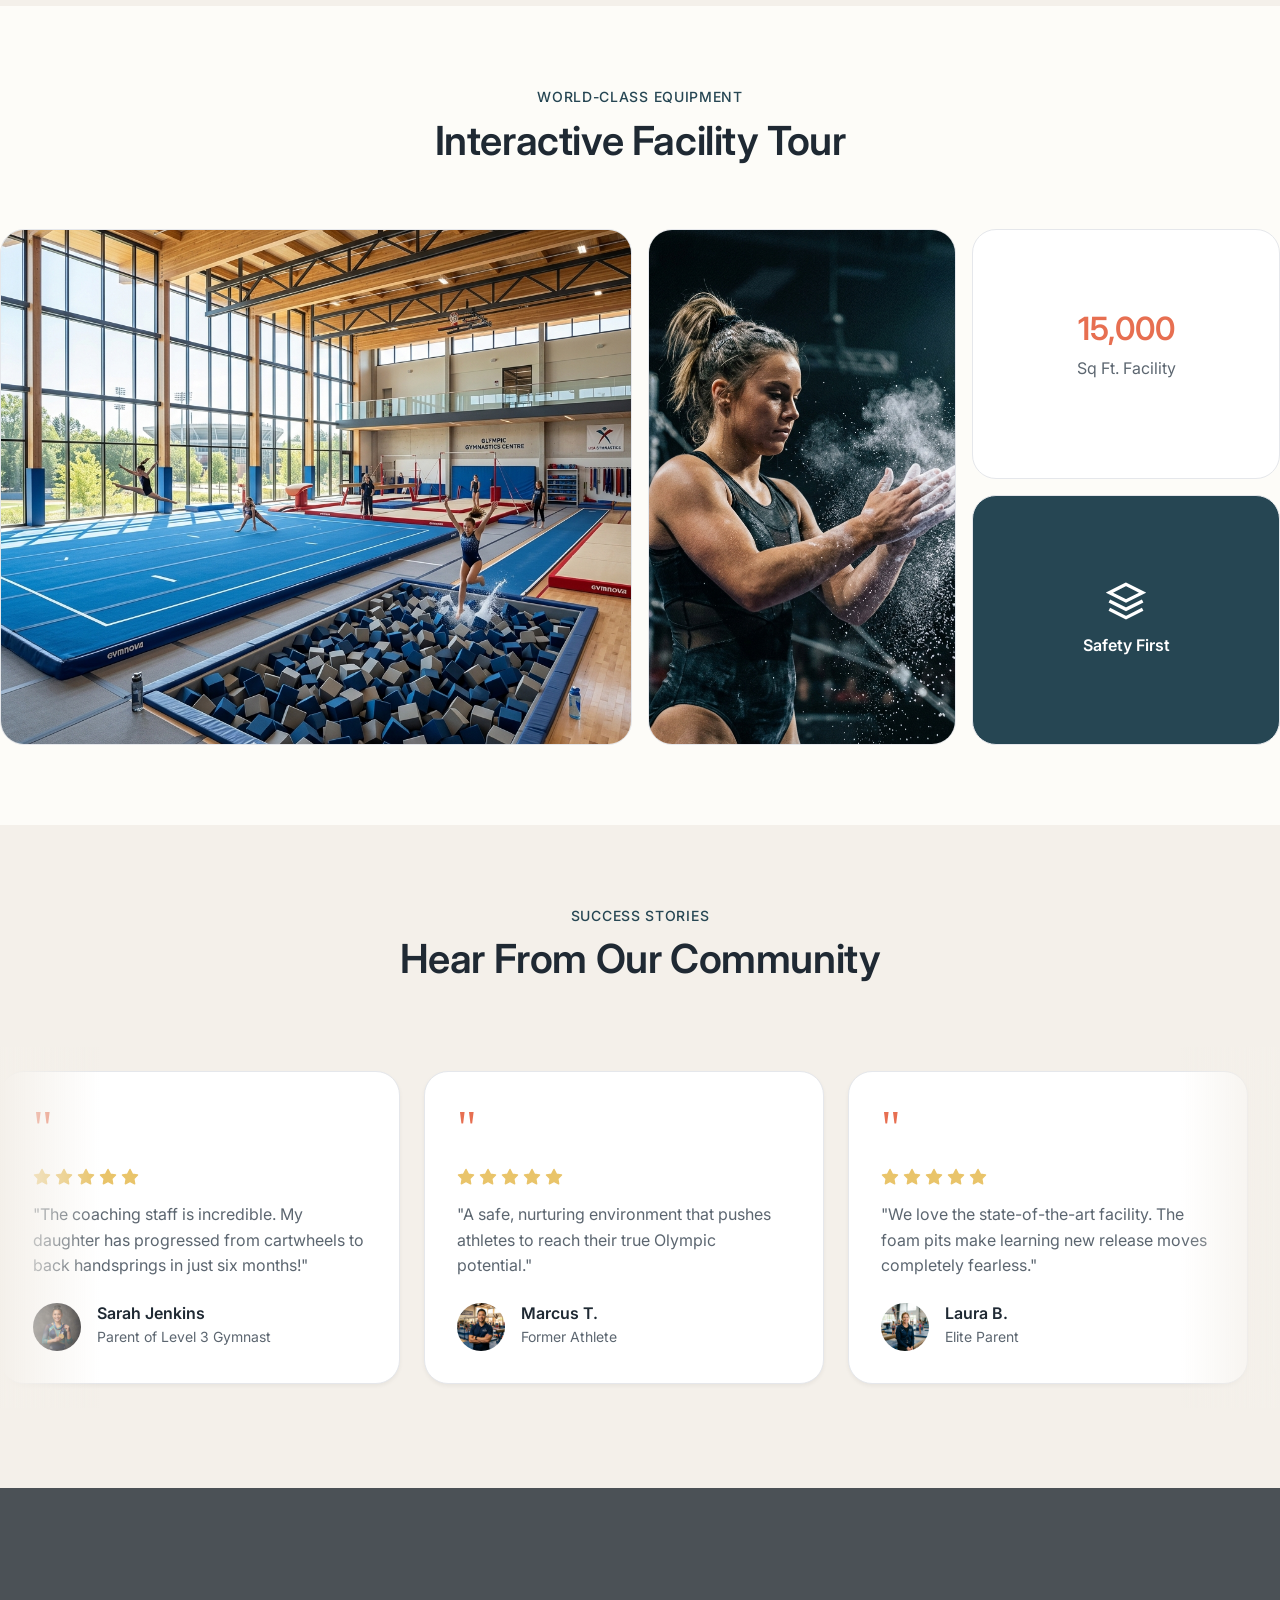
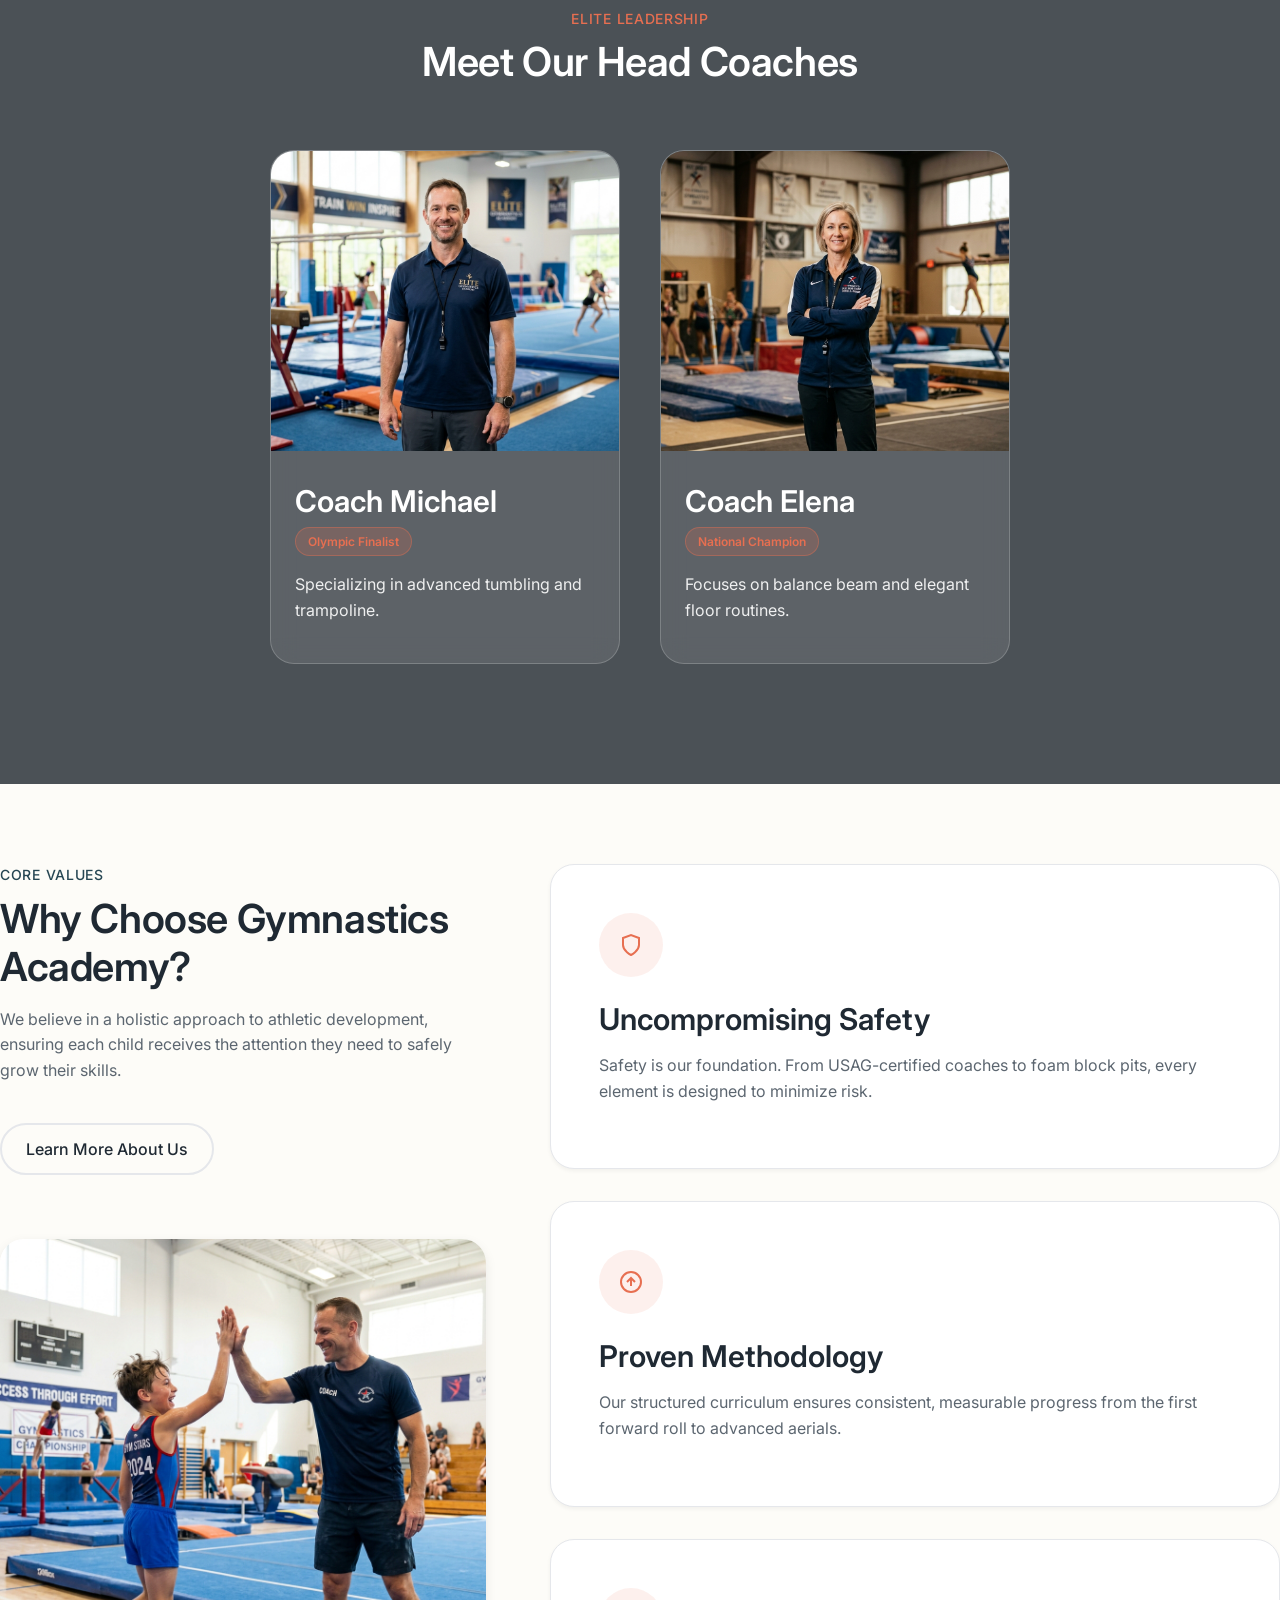
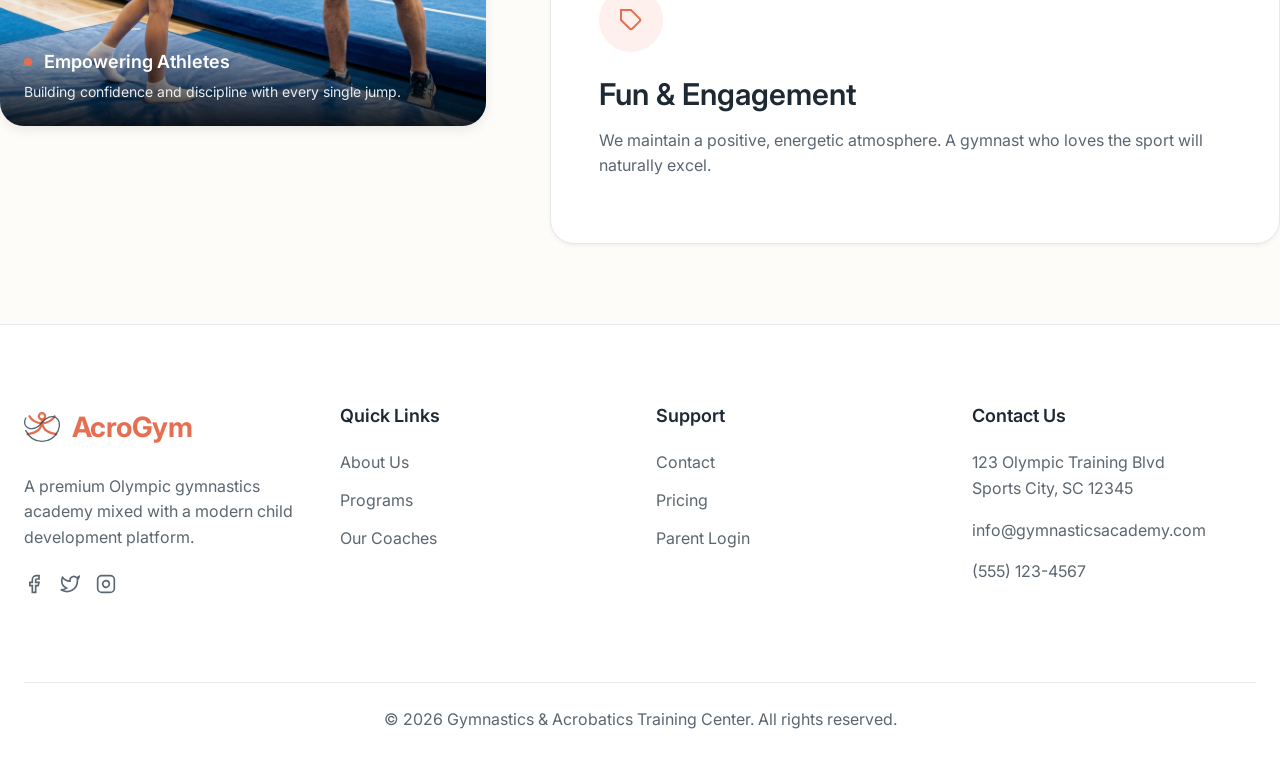
==== commit b051e33e: "6th commit" ====
--- a/index.html
+++ b/index.html
@@ -300,7 +300,7 @@
                     </div>
                     <p>"A safe, nurturing environment that pushes athletes to reach their true Olympic potential."</p>
                     <div class="testimonial-author">
-                        <div class="author-avatar-placeholder">M</div>
+                        <img src="assets/images/coach_marcus.png" alt="Avatar">
                         <div>
                             <h4>Marcus T.</h4>
                             <span>Former Athlete</span>
@@ -319,7 +319,7 @@
                     </div>
                     <p>"We love the state-of-the-art facility. The foam pits make learning new release moves completely fearless."</p>
                     <div class="testimonial-author">
-                        <div class="author-avatar-placeholder">L</div>
+                        <img src="assets/images/coach_female_1781704842189.png" alt="Avatar">
                         <div>
                             <h4>Laura B.</h4>
                             <span>Elite Parent</span>
@@ -338,7 +338,7 @@
                     </div>
                     <p>"The coaching staff is incredible. My daughter has progressed from cartwheels to back handsprings in just six months!"</p>
                     <div class="testimonial-author">
-                        <img src="assets/images/index_testimonial_avatar.png" alt="Avatar">
+                        <img src="assets/images/gymnast_gold_medal.png" alt="Avatar">
                         <div>
                             <h4>Sarah Jenkins</h4>
                             <span>Parent of Level 3 Gymnast</span>
@@ -356,7 +356,7 @@
                     </div>
                     <p>"A safe, nurturing environment that pushes athletes to reach their true Olympic potential."</p>
                     <div class="testimonial-author">
-                        <div class="author-avatar-placeholder">M</div>
+                        <img src="assets/images/coach_marcus.png" alt="Avatar">
                         <div>
                             <h4>Marcus T.</h4>
                             <span>Former Athlete</span>
@@ -374,7 +374,7 @@
                     </div>
                     <p>"We love the state-of-the-art facility. The foam pits make learning new release moves completely fearless."</p>
                     <div class="testimonial-author">
-                        <div class="author-avatar-placeholder">L</div>
+                        <img src="assets/images/coach_female_1781704842189.png" alt="Avatar">
                         <div>
                             <h4>Laura B.</h4>
                             <span>Elite Parent</span>
